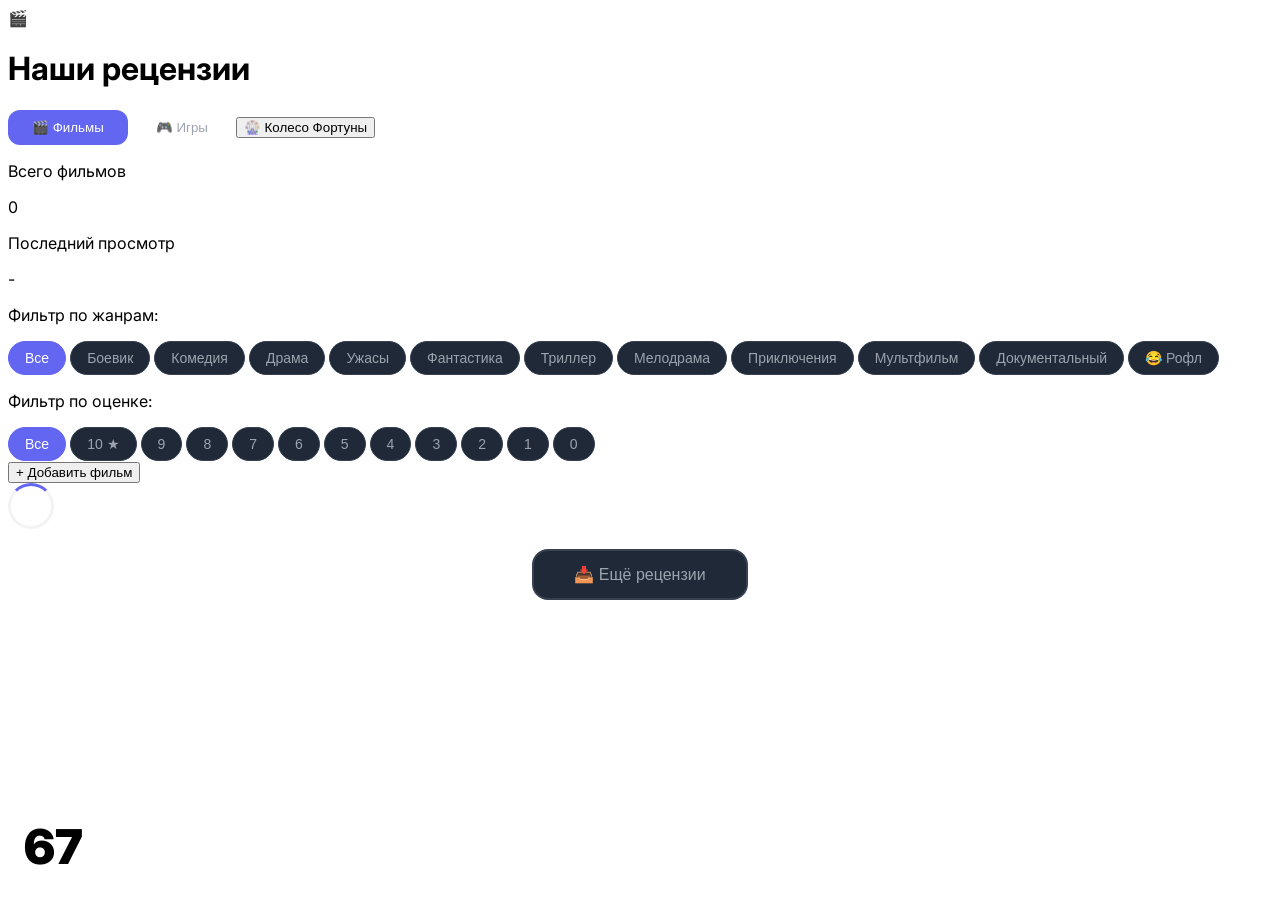
==== index.html @ 7b11441d "Update index.html" ====
<!DOCTYPE html>
<html lang="ru">
<head>
    <meta charset="UTF-8">
    <meta name="viewport" content="width=device-width, initial-scale=1.0">
    <title>🎬 Наши рецензии</title>
    <script src="https://cdn.tailwindcss.com"></script>
    <link href="https://fonts.googleapis.com/css2?family=Inter:wght@300;400;500;600;700&display=swap" rel="stylesheet">
    <style>
        body { font-family: 'Inter', sans-serif; }
        .movie-card, .game-card {
            transition: all 0.3s ease;
            cursor: pointer;
        }
        .movie-card:hover, .game-card:hover {
            transform: translateY(-5px);
            box-shadow: 0 20px 40px rgba(0,0,0,0.15);
        }
        .modal {
            display: none;
            animation: fadeIn 0.3s ease;
        }
        .modal.active {
            display: flex;
        }
        @keyframes fadeIn {
            from { opacity: 0; }
            to { opacity: 1; }
        }
        .poster-img {
            width: 100%;
            height: 300px;
            object-fit: cover;
            border-radius: 12px;
        }
        .loader {
            border: 3px solid #f3f3f3;
            border-top: 3px solid #6366f1;
            border-radius: 50%;
            width: 40px;
            height: 40px;
            animation: spin 1s linear infinite;
        }
        @keyframes spin {
            0% { transform: rotate(0deg); }
            100% { transform: rotate(360deg); }
        }
        .star-rating { color: #fbbf24; }
        .line-clamp-3 {
            display: -webkit-box;
            -webkit-line-clamp: 3;
            -webkit-box-orient: vertical;
            overflow: hidden;
        }
        .line-clamp-1 {
            display: -webkit-box;
            -webkit-line-clamp: 1;
            -webkit-box-orient: vertical;
            overflow: hidden;
        }
        .genre-tag {
            display: inline-block;
            padding: 4px 12px;
            border-radius: 20px;
            font-size: 12px;
            font-weight: 500;
            margin-right: 4px;
            margin-bottom: 4px;
        }
        .genre-action { background: #ef4444; color: white; }
        .genre-comedy { background: #f59e0b; color: white; }
        .genre-drama { background: #8b5cf6; color: white; }
        .genre-horror { background: #1f2937; color: #ef4444; border: 1px solid #ef4444; }
        .genre-scifi { background: #06b6d4; color: white; }
        .genre-thriller { background: #7c3aed; color: white; }
        .genre-romance { background: #ec4899; color: white; }
        .genre-adventure { background: #10b981; color: white; }
        .genre-animation { background: #f97316; color: white; }
        .genre-documentary { background: #6b7280; color: white; }
        .genre-rofl { 
            background: linear-gradient(135deg, #ff6b6b, #feca57, #48dbfb, #ff9ff3);
            color: #1f2937;
            font-weight: 700;
            text-shadow: 0 0 2px rgba(255,255,255,0.5);
            animation: rainbow 2s ease infinite;
        }
        @keyframes rainbow {
            0%, 100% { filter: hue-rotate(0deg); }
            50% { filter: hue-rotate(30deg); }
        }
        .draft-bubble {
            position: fixed;
            bottom: 24px;
            right: 24px;
            background: #6366f1;
            color: white;
            padding: 12px 20px;
            border-radius: 16px;
            cursor: pointer;
            box-shadow: 0 10px 30px rgba(99, 102, 241, 0.4);
            display: none;
            align-items: center;
            gap: 8px;
            z-index: 100;
            animation: slideUp 0.3s ease;
            transition: transform 0.2s;
        }
        .draft-bubble:hover {
            transform: scale(1.05);
        }
        .draft-bubble.active {
            display: flex;
        }
        @keyframes slideUp {
            from { transform: translateY(20px); opacity: 0; }
            to { transform: translateY(0); opacity: 1; }
        }
        .draft-badge {
            background: #ef4444;
            color: white;
            font-size: 11px;
            padding: 2px 8px;
            border-radius: 10px;
            font-weight: bold;
        }
        .filter-btn {
            padding: 8px 16px;
            border-radius: 20px;
            font-size: 14px;
            transition: all 0.2s;
            border: 1px solid #374151;
            background: #1f2937;
            color: #9ca3af;
            cursor: pointer;
        }
        .filter-btn:hover {
            border-color: #6366f1;
            color: #c7c8ff;
        }
        .filter-btn.active {
            background: #6366f1;
            color: white;
            border-color: #6366f1;
        }
        .spinning-67 {
            position: fixed;
            bottom: 24px;
            left: 24px;
            font-size: 48px;
            font-weight: 900;
            z-index: 100;
            animation: spin3d 3s linear infinite;
            transform-style: preserve-3d;
        }
        .spinning-67 .digit {
            display: inline-block;
            animation: colorCycle 2s linear infinite;
        }
        .spinning-67 .digit:nth-child(1) { animation-delay: 0s; }
        .spinning-67 .digit:nth-child(2) { animation-delay: 0.5s; }
        @keyframes spin3d {
            0% { transform: rotateY(0deg) rotateX(0deg); }
            25% { transform: rotateY(90deg) rotateX(10deg); }
            50% { transform: rotateY(180deg) rotateX(0deg); }
            75% { transform: rotateY(270deg) rotateX(-10deg); }
            100% { transform: rotateY(360deg) rotateX(0deg); }
        }
        @keyframes colorCycle {
            0% { color: #ef4444; text-shadow: 0 0 20px #ef4444; }
            16% { color: #f59e0b; text-shadow: 0 0 20px #f59e0b; }
            33% { color: #10b981; text-shadow: 0 0 20px #10b981; }
            50% { color: #06b6d4; text-shadow: 0 0 20px #06b6d4; }
            66% { color: #8b5cf6; text-shadow: 0 0 20px #8b5cf6; }
            83% { color: #ec4899; text-shadow: 0 0 20px #ec4899; }
            100% { color: #ef4444; text-shadow: 0 0 20px #ef4444; }
        }
        .load-more-btn {
            background: #1f2937;
            border: 2px solid #374151;
            color: #9ca3af;
            padding: 14px 40px;
            border-radius: 16px;
            font-size: 16px;
            font-weight: 500;
            cursor: pointer;
            transition: all 0.3s;
            margin: 20px auto;
            display: block;
        }
        .load-more-btn:hover {
            border-color: #6366f1;
            color: white;
            background: #374151;
        }
        .origin-badge {
            position: absolute;
            top: 3px;
            left: 3px;
            padding: 4px 10px;
            border-radius: 10px;
            font-size: 11px;
            font-weight: 700;
            z-index: 10;
        }
        .origin-russian {
            background: linear-gradient(135deg, #ffffff, #d4af37);
            color: #1e3a5f;
            border: 1px solid #d4af37;
        }
        .origin-foreign {
            background: linear-gradient(135deg, #3b82f6, #1e40af);
            color: white;
        }
        .multi-select {
            position: relative;
        }
        .multi-select-dropdown {
            display: none;
            position: absolute;
            top: 100%;
            left: 0;
            right: 0;
            background: #374151;
            border: 1px solid #4b5563;
            border-radius: 12px;
            margin-top: 4px;
            max-height: 200px;
            overflow-y: auto;
            z-index: 50;
            padding: 8px;
        }
        .multi-select-dropdown.active {
            display: block;
        }
        .multi-select-option {
            padding: 8px 12px;
            border-radius: 8px;
            cursor: pointer;
            display: flex;
            align-items: center;
            gap: 8px;
        }
        .multi-select-option:hover {
            background: #4b5563;
        }
        .multi-select-option input[type="checkbox"] {
            width: 16px;
            height: 16px;
            accent-color: #6366f1;
        }
        .multi-select-trigger {
            width: 100%;
            background: #374151;
            border: 1px solid #4b5563;
            border-radius: 12px;
            padding: 10px 14px;
            color: white;
            cursor: pointer;
            display: flex;
            justify-content: space-between;
            align-items: center;
        }
        .nav-tab {
            padding: 10px 24px;
            border-radius: 12px;
            font-weight: 500;
            cursor: pointer;
            transition: all 0.3s;
            border: none;
            background: transparent;
            color: #9ca3af;
        }
        .nav-tab:hover {
            color: white;
        }
        .nav-tab.active {
            background: #6366f1;
            color: white;
        }
        .section { display: none; }
        .section.active { display: block; }
        .rating-10 {
            display: flex;
            gap: 4px;
            flex-wrap: wrap;
        }
        .rating-10 .star-btn {
            font-size: 24px;
        }
        .rating-display {
            background: linear-gradient(135deg, #fbbf24, #f59e0b);
            color: #1f2937;
            padding: 4px 12px;
            border-radius: 20px;
            font-weight: bold;
            font-size: 14px;
        }
        .platform-tag {
            display: inline-block;
            padding: 3px 10px;
            border-radius: 8px;
            font-size: 11px;
            font-weight: 600;
            margin-right: 4px;
        }
        .platform-pc { background: #3b82f6; color: white; }
        .platform-ps { background: #003791; color: white; }
        .platform-xbox { background: #107c10; color: white; }
        .platform-switch { background: #e60012; color: white; }
        .platform-mobile { background: #8b5cf6; color: white; }
    
        /* Wheel of Fortune */
        .wheel-container {
            position: relative;
        }
        #wheelCanvas {
            transition: transform 0.1s linear;
        }
        #spinBtn {
            cursor: pointer;
            user-select: none;
        }
        #spinBtn:disabled {
            opacity: 0.5;
            cursor: not-allowed;
            transform: translate(-50%, -50%) scale(1) !important;
        }
        #spinBtn.spinning {
            animation: pulseSpin 0.5s ease infinite alternate;
        }
        @keyframes pulseSpin {
            from { box-shadow: 0 0 10px rgba(99, 102, 241, 0.5); }
            to { box-shadow: 0 0 25px rgba(168, 85, 247, 0.8); }
        }
        .wheel-segment-label {
            font-size: 11px;
            font-weight: 600;
            fill: white;
            text-anchor: middle;
            dominant-baseline: middle;
        }
</style>
<base target="_blank">
</head>
<body class="bg-gray-900 text-white min-h-screen">
    <!-- Spinning 67 -->
    <div class="spinning-67">
        <span class="digit">6</span><span class="digit">7</span>
    </div>

    <!-- Header -->
    <header class="bg-gray-800 border-b border-gray-700 sticky top-0 z-40">
        <div class="max-w-6xl mx-auto px-4 py-4">
            <div class="flex items-center justify-between mb-4">
                <div class="flex items-center gap-3">
                    <span class="text-3xl">🎬</span>
                    <h1 class="text-2xl font-bold bg-gradient-to-r from-indigo-400 to-purple-400 bg-clip-text text-transparent">
                        Наши рецензии
                    </h1>
                </div>
            </div>
            <nav class="flex gap-2 flex-wrap">
                <button class="nav-tab active" onclick="switchTab('movies')">🎬 Фильмы</button>
                <button class="nav-tab" onclick="switchTab('games')">🎮 Игры</button>
            
                <button onclick="openWheelModal()" class="ml-auto bg-gradient-to-r from-pink-500 to-purple-600 hover:from-pink-600 hover:to-purple-700 px-4 py-2 rounded-xl font-medium transition flex items-center gap-2 text-sm" title="Не знаешь что посмотреть?">
                    <span class="text-lg">🎡</span> Колесо Фортуны
                </button>
</nav>
        </div>
    </header>

    <!-- MOVIES SECTION -->
    <section id="moviesSection" class="section active">
        <main class="max-w-6xl mx-auto px-4 py-8">
            <!-- Stats -->
            <div class="grid grid-cols-1 md:grid-cols-2 gap-4 mb-6">
                <div class="bg-gray-800 rounded-2xl p-6 border border-gray-700">
                    <p class="text-gray-400 text-sm">Всего фильмов</p>
                    <p class="text-3xl font-bold text-indigo-400" id="totalMovies">0</p>
                </div>
                <div class="bg-gray-800 rounded-2xl p-6 border border-gray-700">
                    <p class="text-gray-400 text-sm">Последний просмотр</p>
                    <p class="text-xl font-bold text-pink-400 truncate" id="lastMovie">-</p>
                </div>
            </div>

            <!-- Genre Filter -->
            <div class="mb-6">
                <p class="text-gray-400 text-sm mb-3">Фильтр по жанрам:</p>
                <div class="flex flex-wrap gap-2" id="genreFilters">
                    <button class="filter-btn active" onclick="toggleGenre('all', this)">Все</button>
                    <button class="filter-btn" onclick="toggleGenre('Боевик', this)">Боевик</button>
                    <button class="filter-btn" onclick="toggleGenre('Комедия', this)">Комедия</button>
                    <button class="filter-btn" onclick="toggleGenre('Драма', this)">Драма</button>
                    <button class="filter-btn" onclick="toggleGenre('Ужасы', this)">Ужасы</button>
                    <button class="filter-btn" onclick="toggleGenre('Фантастика', this)">Фантастика</button>
                    <button class="filter-btn" onclick="toggleGenre('Триллер', this)">Триллер</button>
                    <button class="filter-btn" onclick="toggleGenre('Мелодрама', this)">Мелодрама</button>
                    <button class="filter-btn" onclick="toggleGenre('Приключения', this)">Приключения</button>
                    <button class="filter-btn" onclick="toggleGenre('Мультфильм', this)">Мультфильм</button>
                    <button class="filter-btn" onclick="toggleGenre('Документальный', this)">Документальный</button>
                    <button class="filter-btn" onclick="toggleGenre('Рофл', this)">😂 Рофл</button>
                </div>
            </div>


            <!-- Rating Filter -->
            <div class="mb-6">
                <p class="text-gray-400 text-sm mb-3">Фильтр по оценке:</p>
                <div class="flex flex-wrap gap-2 items-center" id="ratingFilters">
                    <button class="filter-btn active" onclick="toggleRating('all', this)">Все</button>
                    <button class="filter-btn" onclick="toggleRating(10, this)">10 ★</button>
                    <button class="filter-btn" onclick="toggleRating(9, this)">9</button>
                    <button class="filter-btn" onclick="toggleRating(8, this)">8</button>
                    <button class="filter-btn" onclick="toggleRating(7, this)">7</button>
                    <button class="filter-btn" onclick="toggleRating(6, this)">6</button>
                    <button class="filter-btn" onclick="toggleRating(5, this)">5</button>
                    <button class="filter-btn" onclick="toggleRating(4, this)">4</button>
                    <button class="filter-btn" onclick="toggleRating(3, this)">3</button>
                    <button class="filter-btn" onclick="toggleRating(2, this)">2</button>
                    <button class="filter-btn" onclick="toggleRating(1, this)">1</button>
                    <button class="filter-btn" onclick="toggleRating(0, this)">0</button>
                </div>
            </div>

            <button onclick="openAddModal('movie')" class="bg-indigo-600 hover:bg-indigo-700 px-6 py-2.5 rounded-xl font-medium transition flex items-center gap-2 mb-6">
                <span>+</span> Добавить фильм
            </button>

            <!-- Movies Grid -->
            <div id="moviesGrid" class="grid grid-cols-1 sm:grid-cols-2 lg:grid-cols-3 gap-6">
                <div class="col-span-full flex justify-center py-20">
                    <div class="loader"></div>
                </div>
            </div>

            <button id="loadMoreMoviesBtn" class="load-more-btn hidden" onclick="loadMore('movies')">
                📥 Ещё рецензии
            </button>
        </main>
    </section>

    <!-- GAMES SECTION -->
    <section id="gamesSection" class="section">
        <main class="max-w-6xl mx-auto px-4 py-8">
            <!-- Stats -->
            <div class="grid grid-cols-1 md:grid-cols-2 gap-4 mb-6">
                <div class="bg-gray-800 rounded-2xl p-6 border border-gray-700">
                    <p class="text-gray-400 text-sm">Всего игр</p>
                    <p class="text-3xl font-bold text-emerald-400" id="totalGames">0</p>
                </div>
                <div class="bg-gray-800 rounded-2xl p-6 border border-gray-700">
                    <p class="text-gray-400 text-sm">Последняя игра</p>
                    <p class="text-xl font-bold text-cyan-400 truncate" id="lastGame">-</p>
                </div>
            </div>

            <!-- Genre Filter Games -->
            <div class="mb-6">
                <p class="text-gray-400 text-sm mb-3">Фильтр по жанрам:</p>
                <div class="flex flex-wrap gap-2" id="genreFiltersGames">
                    <button class="filter-btn active" onclick="toggleGenreGame('all', this)">Все</button>
                    <button class="filter-btn" onclick="toggleGenreGame('Экшен', this)">Экшен</button>
                    <button class="filter-btn" onclick="toggleGenreGame('RPG', this)">RPG</button>
                    <button class="filter-btn" onclick="toggleGenreGame('Стратегия', this)">Стратегия</button>
                    <button class="filter-btn" onclick="toggleGenreGame('Хоррор', this)">Хоррор</button>
                    <button class="filter-btn" onclick="toggleGenreGame('Приключения', this)">Приключения</button>
                    <button class="filter-btn" onclick="toggleGenreGame('Гонки', this)">Гонки</button>
                    <button class="filter-btn" onclick="toggleGenreGame('Спорт', this)">Спорт</button>
                    <button class="filter-btn" onclick="toggleGenreGame('Платформер', this)">Платформер</button>
                    <button class="filter-btn" onclick="toggleGenreGame('Головоломка', this)">Головоломка</button>
                    <button class="filter-btn" onclick="toggleGenreGame('Симулятор', this)">Симулятор</button>
                    <button class="filter-btn" onclick="toggleGenreGame('Рофл', this)">😂 Рофл</button>
                </div>
            </div>


            <!-- Rating Filter Games -->
            <div class="mb-6">
                <p class="text-gray-400 text-sm mb-3">Фильтр по оценке:</p>
                <div class="flex flex-wrap gap-2 items-center" id="ratingFiltersGames">
                    <button class="filter-btn active" onclick="toggleRatingGame('all', this)">Все</button>
                    <button class="filter-btn" onclick="toggleRatingGame(10, this)">10 ★</button>
                    <button class="filter-btn" onclick="toggleRatingGame(9, this)">9</button>
                    <button class="filter-btn" onclick="toggleRatingGame(8, this)">8</button>
                    <button class="filter-btn" onclick="toggleRatingGame(7, this)">7</button>
                    <button class="filter-btn" onclick="toggleRatingGame(6, this)">6</button>
                    <button class="filter-btn" onclick="toggleRatingGame(5, this)">5</button>
                    <button class="filter-btn" onclick="toggleRatingGame(4, this)">4</button>
                    <button class="filter-btn" onclick="toggleRatingGame(3, this)">3</button>
                    <button class="filter-btn" onclick="toggleRatingGame(2, this)">2</button>
                    <button class="filter-btn" onclick="toggleRatingGame(1, this)">1</button>
                    <button class="filter-btn" onclick="toggleRatingGame(0, this)">0</button>
                </div>
            </div>

            <button onclick="openAddModal('game')" class="bg-emerald-600 hover:bg-emerald-700 px-6 py-2.5 rounded-xl font-medium transition flex items-center gap-2 mb-6">
                <span>+</span> Добавить игру
            </button>

            <!-- Games Grid -->
            <div id="gamesGrid" class="grid grid-cols-1 sm:grid-cols-2 lg:grid-cols-3 gap-6">
                <div class="col-span-full flex justify-center py-20">
                    <div class="loader"></div>
                </div>
            </div>

            <button id="loadMoreGamesBtn" class="load-more-btn hidden" onclick="loadMore('games')">
                📥 Ещё рецензии
            </button>
        </main>
    </section>

    <!-- Wheel of Fortune Modal -->
    <div id="wheelModal" class="modal fixed inset-0 bg-black/90 backdrop-blur-sm z-50 items-center justify-center p-4">
        <div class="bg-gray-800 rounded-2xl max-w-lg w-full border border-gray-700 relative overflow-hidden">
            <div class="p-6 border-b border-gray-700 flex justify-between items-center">
                <h2 class="text-xl font-bold">🎡 Что посмотреть?</h2>
                <button onclick="closeWheelModal()" class="text-gray-400 hover:text-white text-2xl">&times;</button>
            </div>
            <div class="p-6 flex flex-col items-center">
                <p class="text-gray-400 text-sm mb-4 text-center">Не знаешь что посмотреть? Крути колесо — выпадет случайный фильм с КиноПоиска!</p>

                <!-- Genre filter for wheel -->
                <div class="mb-4 w-full">
                    <p class="text-gray-400 text-sm mb-2 text-center">Фильтр по жанру:</p>
                    <div class="flex flex-wrap gap-2 justify-center" id="wheelGenreFilters">
                        <button class="filter-btn active" onclick="setWheelGenre('all', this)">Любой</button>
                        <button class="filter-btn" onclick="setWheelGenre('комедия', this)">Комедия</button>
                        <button class="filter-btn" onclick="setWheelGenre('боевик', this)">Боевик</button>
                        <button class="filter-btn" onclick="setWheelGenre('драма', this)">Драма</button>
                        <button class="filter-btn" onclick="setWheelGenre('ужасы', this)">Ужасы</button>
                        <button class="filter-btn" onclick="setWheelGenre('фантастика', this)">Фантастика</button>
                        <button class="filter-btn" onclick="setWheelGenre('триллер', this)">Триллер</button>
                        <button class="filter-btn" onclick="setWheelGenre('мелодрама', this)">Мелодрама</button>
                        <button class="filter-btn" onclick="setWheelGenre('приключения', this)">Приключения</button>
                        <button class="filter-btn" onclick="setWheelGenre('мультфильм', this)">Мультфильм</button>
                        <button class="filter-btn" onclick="setWheelGenre('детектив', this)">Детектив</button>
                        <button class="filter-btn" onclick="setWheelGenre('фэнтези', this)">Фэнтези</button>
                    </div>
                </div>

                <div class="relative mb-6">
                    <!-- Pointer -->
                    <div class="absolute -top-3 left-1/2 -translate-x-1/2 z-10" style="filter: drop-shadow(0 2px 4px rgba(0,0,0,0.5));">
                        <svg width="30" height="40" viewBox="0 0 30 40">
                            <polygon points="15,40 0,0 30,0" fill="#ef4444"/>
                        </svg>
                    </div>
                    <!-- Canvas -->
                    <canvas id="wheelCanvas" width="320" height="320" class="rounded-full border-4 border-gray-700"></canvas>
                    <!-- Center button -->
                    <button id="spinBtn" onclick="spinWheel()" class="absolute top-1/2 left-1/2 -translate-x-1/2 -translate-y-1/2 w-16 h-16 bg-gradient-to-br from-indigo-500 to-purple-600 rounded-full flex items-center justify-center text-white font-bold text-sm shadow-lg hover:scale-110 transition border-4 border-gray-800 z-20">
                        КРУТИ
                    </button>
                </div>

                <!-- Loading -->
                <div id="wheelLoading" class="hidden mb-4 flex flex-col items-center">
                    <div class="loader"></div>
                    <p class="text-gray-400 text-sm mt-2">Ищем фильм на КиноПоиске...</p>
                </div>

                <!-- Result area -->
                <div id="wheelResult" class="hidden w-full">
                    <div class="bg-gray-700/50 rounded-xl p-4">
                        <div class="flex gap-4">
                            <img id="wheelResultPoster" src="" alt="" class="w-24 h-36 object-cover rounded-lg flex-shrink-0">
                            <div class="flex-1 min-w-0">
                                <h3 id="wheelResultTitle" class="text-lg font-bold text-white mb-1 truncate"></h3>
                                <p id="wheelResultYear" class="text-gray-400 text-sm mb-1"></p>
                                <div id="wheelResultGenres" class="flex flex-wrap gap-1 mb-2"></div>
                                <div class="flex items-center gap-3 mb-2">
                                    <div class="flex items-center gap-1">
                                        <span class="text-yellow-400">★</span>
                                        <span id="wheelResultKpRating" class="text-white font-bold"></span>
                                        <span class="text-gray-500 text-xs">КП</span>
                                    </div>
                                    <div class="flex items-center gap-1">
                                        <span class="text-yellow-400">★</span>
                                        <span id="wheelResultImdbRating" class="text-white font-bold"></span>
                                        <span class="text-gray-500 text-xs">IMDb</span>
                                    </div>
                                </div>
                                <p id="wheelResultDesc" class="text-gray-300 text-sm line-clamp-3"></p>
                            </div>
                        </div>
                        <div class="mt-3 flex gap-2">
                            <a id="wheelKpLink" href="#" target="_blank" class="flex-1 bg-indigo-600 hover:bg-indigo-700 px-4 py-2 rounded-lg text-sm font-medium transition text-center">
                                Открыть на КиноПоиске
                            </a>
                            <button onclick="spinWheel()" class="bg-gray-700 hover:bg-gray-600 px-4 py-2 rounded-lg text-sm font-medium transition">
                                🔄 Ещё раз
                            </button>
                        </div>
                    </div>
                </div>
            </div>
        </div>
    </div>

<!-- Add Movie Modal -->
    <div id="addMovieModal" class="modal fixed inset-0 bg-black/80 backdrop-blur-sm z-50 items-center justify-center p-4">
        <div class="bg-gray-800 rounded-2xl max-w-lg w-full max-h-[90vh] overflow-y-auto border border-gray-700">
            <div class="p-6 border-b border-gray-700 flex justify-between items-center">
                <h2 class="text-xl font-bold">🎬 Новая рецензия на фильм</h2>
                <button onclick="closeAddModal('movie')" class="text-gray-400 hover:text-white text-2xl">&times;</button>
            </div>
            <form id="addMovieForm" class="p-6 space-y-4">
                <div>
                    <label class="block text-sm text-gray-400 mb-2">Название фильма *</label>
                    <input type="text" id="movieTitle" required class="w-full bg-gray-700 border border-gray-600 rounded-xl px-4 py-3 text-white focus:outline-none focus:border-indigo-500" placeholder="Например: Криминальное чтиво">
                </div>
                <div>
                    <label class="block text-sm text-gray-400 mb-2">Происхождение *</label>
                    <div class="flex gap-3">
                        <label class="flex items-center gap-2 cursor-pointer bg-gray-700 border border-gray-600 rounded-xl px-4 py-3 flex-1 hover:border-indigo-500 transition">
                            <input type="radio" name="movieOrigin" value="Русский" required class="accent-indigo-500 w-5 h-5">
                            <span>🇷🇺 Русский</span>
                        </label>
                        <label class="flex items-center gap-2 cursor-pointer bg-gray-700 border border-gray-600 rounded-xl px-4 py-3 flex-1 hover:border-indigo-500 transition">
                            <input type="radio" name="movieOrigin" value="Не русский" required class="accent-indigo-500 w-5 h-5">
                            <span>🌍 Не русский</span>
                        </label>
                    </div>
                </div>
                <div>
                    <label class="block text-sm text-gray-400 mb-2">Жанры (можно несколько) *</label>
                    <div class="multi-select" id="genreMultiSelect">
                        <div class="multi-select-trigger" onclick="toggleGenreDropdown()">
                            <span id="genreSelectedText">Выберите жанры...</span>
                            <span>▼</span>
                        </div>
                        <div class="multi-select-dropdown" id="genreDropdown">
                            <div class="multi-select-option" onclick="toggleGenreOption('Боевик')"><input type="checkbox" id="genre-Боевик"> Боевик</div>
                            <div class="multi-select-option" onclick="toggleGenreOption('Комедия')"><input type="checkbox" id="genre-Комедия"> Комедия</div>
                            <div class="multi-select-option" onclick="toggleGenreOption('Драма')"><input type="checkbox" id="genre-Драма"> Драма</div>
                            <div class="multi-select-option" onclick="toggleGenreOption('Ужасы')"><input type="checkbox" id="genre-Ужасы"> Ужасы</div>
                            <div class="multi-select-option" onclick="toggleGenreOption('Фантастика')"><input type="checkbox" id="genre-Фантастика"> Фантастика</div>
                            <div class="multi-select-option" onclick="toggleGenreOption('Триллер')"><input type="checkbox" id="genre-Триллер"> Триллер</div>
                            <div class="multi-select-option" onclick="toggleGenreOption('Мелодрама')"><input type="checkbox" id="genre-Мелодрама"> Мелодрама</div>
                            <div class="multi-select-option" onclick="toggleGenreOption('Приключения')"><input type="checkbox" id="genre-Приключения"> Приключения</div>
                            <div class="multi-select-option" onclick="toggleGenreOption('Мультфильм')"><input type="checkbox" id="genre-Мультфильм"> Мультфильм</div>
                            <div class="multi-select-option" onclick="toggleGenreOption('Документальный')"><input type="checkbox" id="genre-Документальный"> Документальный</div>
                            <div class="multi-select-option" onclick="toggleGenreOption('Рофл')"><input type="checkbox" id="genre-Рофл"> 😂 Рофл</div>
                        </div>
                    </div>
                    <input type="hidden" id="movieGenres" required>
                </div>
                <div>
                    <label class="block text-sm text-gray-400 mb-2">Оценка (0-10)</label>
                    <div class="rating-10" id="starInputMovie">
                        <button type="button" onclick="setRatingMovie(0)" class="star-btn text-2xl text-gray-600 hover:text-yellow-400 transition" data-rating="0">☆</button>
                        <button type="button" onclick="setRatingMovie(1)" class="star-btn text-2xl text-gray-600 hover:text-yellow-400 transition" data-rating="1">★</button>
                        <button type="button" onclick="setRatingMovie(2)" class="star-btn text-2xl text-gray-600 hover:text-yellow-400 transition" data-rating="2">★</button>
                        <button type="button" onclick="setRatingMovie(3)" class="star-btn text-2xl text-gray-600 hover:text-yellow-400 transition" data-rating="3">★</button>
                        <button type="button" onclick="setRatingMovie(4)" class="star-btn text-2xl text-gray-600 hover:text-yellow-400 transition" data-rating="4">★</button>
                        <button type="button" onclick="setRatingMovie(5)" class="star-btn text-2xl text-gray-600 hover:text-yellow-400 transition" data-rating="5">★</button>
                        <button type="button" onclick="setRatingMovie(6)" class="star-btn text-2xl text-gray-600 hover:text-yellow-400 transition" data-rating="6">★</button>
                        <button type="button" onclick="setRatingMovie(7)" class="star-btn text-2xl text-gray-600 hover:text-yellow-400 transition" data-rating="7">★</button>
                        <button type="button" onclick="setRatingMovie(8)" class="star-btn text-2xl text-gray-600 hover:text-yellow-400 transition" data-rating="8">★</button>
                        <button type="button" onclick="setRatingMovie(9)" class="star-btn text-2xl text-gray-600 hover:text-yellow-400 transition" data-rating="9">★</button>
                        <button type="button" onclick="setRatingMovie(10)" class="star-btn text-2xl text-gray-600 hover:text-yellow-400 transition" data-rating="10">★</button>
                    </div>
                    <input type="hidden" id="movieRating" value="0">
                    <p class="text-yellow-400 font-bold mt-2" id="movieRatingDisplay">0 / 10</p>
                </div>
                <div>
                    <label class="block text-sm text-gray-400 mb-2">Рецензия *</label>
                    <textarea id="movieReview" required rows="4" class="w-full bg-gray-700 border border-gray-600 rounded-xl px-4 py-3 text-white focus:outline-none focus:border-indigo-500 resize-none" placeholder="Напишите ваши впечатления..."></textarea>
                </div>
                <div>
                    <label class="block text-sm text-gray-400 mb-2">Ссылка на постер (URL)</label>
                    <input type="url" id="moviePosterUrl" class="w-full bg-gray-700 border border-gray-600 rounded-xl px-4 py-3 text-white focus:outline-none focus:border-indigo-500" placeholder="https://...">
                </div>
                <div>
                    <label class="block text-sm text-gray-400 mb-2">Кто смотрел</label>
                    <input type="text" id="movieWatcher" class="w-full bg-gray-700 border border-gray-600 rounded-xl px-4 py-3 text-white focus:outline-none focus:border-indigo-500" placeholder="Имя">
                </div>
                <button type="submit" class="w-full bg-indigo-600 hover:bg-indigo-700 py-3 rounded-xl font-medium transition flex items-center justify-center gap-2">
                    <span id="submitMovieText">Добавить рецензию</span>
                    <div id="submitMovieLoader" class="loader w-5 h-5 border-2 hidden"></div>
                </button>
            </form>
        </div>
    </div>

    <!-- Add Game Modal -->
    <div id="addGameModal" class="modal fixed inset-0 bg-black/80 backdrop-blur-sm z-50 items-center justify-center p-4">
        <div class="bg-gray-800 rounded-2xl max-w-lg w-full max-h-[90vh] overflow-y-auto border border-gray-700">
            <div class="p-6 border-b border-gray-700 flex justify-between items-center">
                <h2 class="text-xl font-bold">🎮 Новая рецензия на игру</h2>
                <button onclick="closeAddModal('game')" class="text-gray-400 hover:text-white text-2xl">&times;</button>
            </div>
            <form id="addGameForm" class="p-6 space-y-4">
                <div>
                    <label class="block text-sm text-gray-400 mb-2">Название игры *</label>
                    <input type="text" id="gameTitle" required class="w-full bg-gray-700 border border-gray-600 rounded-xl px-4 py-3 text-white focus:outline-none focus:border-emerald-500" placeholder="Например: The Witcher 3">
                </div>
                <div>
                    <label class="block text-sm text-gray-400 mb-2">Платформа *</label>
                    <div class="flex flex-wrap gap-2">
                        <label class="flex items-center gap-2 cursor-pointer bg-gray-700 border border-gray-600 rounded-xl px-3 py-2 hover:border-emerald-500 transition">
                            <input type="checkbox" name="gamePlatform" value="PC" class="accent-emerald-500 w-4 h-4">
                            <span>🖥️ PC</span>
                        </label>
                        <label class="flex items-center gap-2 cursor-pointer bg-gray-700 border border-gray-600 rounded-xl px-3 py-2 hover:border-emerald-500 transition">
                            <input type="checkbox" name="gamePlatform" value="PlayStation" class="accent-emerald-500 w-4 h-4">
                            <span>🎮 PS</span>
                        </label>
                        <label class="flex items-center gap-2 cursor-pointer bg-gray-700 border border-gray-600 rounded-xl px-3 py-2 hover:border-emerald-500 transition">
                            <input type="checkbox" name="gamePlatform" value="Xbox" class="accent-emerald-500 w-4 h-4">
                            <span>🎯 Xbox</span>
                        </label>
                        <label class="flex items-center gap-2 cursor-pointer bg-gray-700 border border-gray-600 rounded-xl px-3 py-2 hover:border-emerald-500 transition">
                            <input type="checkbox" name="gamePlatform" value="Switch" class="accent-emerald-500 w-4 h-4">
                            <span>🔴 Switch</span>
                        </label>
                        <label class="flex items-center gap-2 cursor-pointer bg-gray-700 border border-gray-600 rounded-xl px-3 py-2 hover:border-emerald-500 transition">
                            <input type="checkbox" name="gamePlatform" value="Mobile" class="accent-emerald-500 w-4 h-4">
                            <span>📱 Mobile</span>
                        </label>
                    </div>
                    <input type="hidden" id="gamePlatforms" required>
                </div>
                <div>
                    <label class="block text-sm text-gray-400 mb-2">Жанры (можно несколько) *</label>
                    <div class="multi-select" id="genreGameMultiSelect">
                        <div class="multi-select-trigger" onclick="toggleGenreGameDropdown()">
                            <span id="genreGameSelectedText">Выберите жанры...</span>
                            <span>▼</span>
                        </div>
                        <div class="multi-select-dropdown" id="genreGameDropdown">
                            <div class="multi-select-option" onclick="toggleGenreGameOption('Экшен')"><input type="checkbox" id="gamegenre-Экшен"> Экшен</div>
                            <div class="multi-select-option" onclick="toggleGenreGameOption('RPG')"><input type="checkbox" id="gamegenre-RPG"> RPG</div>
                            <div class="multi-select-option" onclick="toggleGenreGameOption('Стратегия')"><input type="checkbox" id="gamegenre-Стратегия"> Стратегия</div>
                            <div class="multi-select-option" onclick="toggleGenreGameOption('Хоррор')"><input type="checkbox" id="gamegenre-Хоррор"> Хоррор</div>
                            <div class="multi-select-option" onclick="toggleGenreGameOption('Приключения')"><input type="checkbox" id="gamegenre-Приключения"> Приключения</div>
                            <div class="multi-select-option" onclick="toggleGenreGameOption('Гонки')"><input type="checkbox" id="gamegenre-Гонки"> Гонки</div>
                            <div class="multi-select-option" onclick="toggleGenreGameOption('Спорт')"><input type="checkbox" id="gamegenre-Спорт"> Спорт</div>
                            <div class="multi-select-option" onclick="toggleGenreGameOption('Платформер')"><input type="checkbox" id="gamegenre-Платформер"> Платформер</div>
                            <div class="multi-select-option" onclick="toggleGenreGameOption('Головоломка')"><input type="checkbox" id="gamegenre-Головоломка"> Головоломка</div>
                            <div class="multi-select-option" onclick="toggleGenreGameOption('Симулятор')"><input type="checkbox" id="gamegenre-Симулятор"> Симулятор</div>
                            <div class="multi-select-option" onclick="toggleGenreGameOption('Рофл')"><input type="checkbox" id="gamegenre-Рофл"> 😂 Рофл</div>
                        </div>
                    </div>
                    <input type="hidden" id="gameGenres" required>
                </div>
                <div>
                    <label class="block text-sm text-gray-400 mb-2">Оценка (0-10)</label>
                    <div class="rating-10" id="starInputGame">
                        <button type="button" onclick="setRatingGame(0)" class="star-btn text-2xl text-gray-600 hover:text-yellow-400 transition" data-rating="0">☆</button>
                        <button type="button" onclick="setRatingGame(1)" class="star-btn text-2xl text-gray-600 hover:text-yellow-400 transition" data-rating="1">★</button>
                        <button type="button" onclick="setRatingGame(2)" class="star-btn text-2xl text-gray-600 hover:text-yellow-400 transition" data-rating="2">★</button>
                        <button type="button" onclick="setRatingGame(3)" class="star-btn text-2xl text-gray-600 hover:text-yellow-400 transition" data-rating="3">★</button>
                        <button type="button" onclick="setRatingGame(4)" class="star-btn text-2xl text-gray-600 hover:text-yellow-400 transition" data-rating="4">★</button>
                        <button type="button" onclick="setRatingGame(5)" class="star-btn text-2xl text-gray-600 hover:text-yellow-400 transition" data-rating="5">★</button>
                        <button type="button" onclick="setRatingGame(6)" class="star-btn text-2xl text-gray-600 hover:text-yellow-400 transition" data-rating="6">★</button>
                        <button type="button" onclick="setRatingGame(7)" class="star-btn text-2xl text-gray-600 hover:text-yellow-400 transition" data-rating="7">★</button>
                        <button type="button" onclick="setRatingGame(8)" class="star-btn text-2xl text-gray-600 hover:text-yellow-400 transition" data-rating="8">★</button>
                        <button type="button" onclick="setRatingGame(9)" class="star-btn text-2xl text-gray-600 hover:text-yellow-400 transition" data-rating="9">★</button>
                        <button type="button" onclick="setRatingGame(10)" class="star-btn text-2xl text-gray-600 hover:text-yellow-400 transition" data-rating="10">★</button>
                    </div>
                    <input type="hidden" id="gameRating" value="0">
                    <p class="text-yellow-400 font-bold mt-2" id="gameRatingDisplay">0 / 10</p>
                </div>
                <div>
                    <label class="block text-sm text-gray-400 mb-2">Рецензия *</label>
                    <textarea id="gameReview" required rows="4" class="w-full bg-gray-700 border border-gray-600 rounded-xl px-4 py-3 text-white focus:outline-none focus:border-emerald-500 resize-none" placeholder="Напишите ваши впечатления..."></textarea>
                </div>
                <div>
                    <label class="block text-sm text-gray-400 mb-2">Ссылка на постер (URL)</label>
                    <input type="url" id="gamePosterUrl" class="w-full bg-gray-700 border border-gray-600 rounded-xl px-4 py-3 text-white focus:outline-none focus:border-emerald-500" placeholder="https://...">
                </div>
                <div>
                    <label class="block text-sm text-gray-400 mb-2">Кто играл</label>
                    <input type="text" id="gamePlayer" class="w-full bg-gray-700 border border-gray-600 rounded-xl px-4 py-3 text-white focus:outline-none focus:border-emerald-500" placeholder="Имя">
                </div>
                <button type="submit" class="w-full bg-emerald-600 hover:bg-emerald-700 py-3 rounded-xl font-medium transition flex items-center justify-center gap-2">
                    <span id="submitGameText">Добавить рецензию</span>
                    <div id="submitGameLoader" class="loader w-5 h-5 border-2 hidden"></div>
                </button>
            </form>
        </div>
    </div>

    <!-- View Movie Modal -->
    <div id="viewMovieModal" class="modal fixed inset-0 bg-black/90 backdrop-blur-sm z-50 items-center justify-center p-4">
        <div class="bg-gray-800 rounded-2xl max-w-2xl w-full max-h-[90vh] overflow-y-auto border border-gray-700">
            <div class="relative">
                <img id="viewMoviePoster" src="" alt="" class="w-full h-64 object-cover">
                <div id="viewMovieOrigin" class="origin-badge"></div>
                <button onclick="closeViewModal('movie')" class="absolute top-4 right-4 bg-black/50 hover:bg-black/70 text-white w-10 h-10 rounded-full flex items-center justify-center text-xl transition backdrop-blur-sm">&times;</button>
            </div>
            <div class="p-6">
                <div class="flex items-start justify-between mb-4">
                    <div>
                        <h2 id="viewMovieTitle" class="text-2xl font-bold mb-1"></h2>
                        <div id="viewMovieGenres" class="mb-2 flex flex-wrap gap-1"></div>
                        <p class="text-gray-400 text-sm">Посмотрел: <span id="viewMovieWatcher" class="text-indigo-400"></span></p>
                    </div>
                    <div class="rating-display" id="viewMovieRating"></div>
                </div>
                <div class="bg-gray-700/50 rounded-xl p-4 mb-4">
                    <p id="viewMovieReview" class="text-gray-200 leading-relaxed"></p>
                </div>
                <p class="text-gray-500 text-xs" id="viewMovieDate"></p>
            </div>
        </div>
    </div>

    <!-- View Game Modal -->
    <div id="viewGameModal" class="modal fixed inset-0 bg-black/90 backdrop-blur-sm z-50 items-center justify-center p-4">
        <div class="bg-gray-800 rounded-2xl max-w-2xl w-full max-h-[90vh] overflow-y-auto border border-gray-700">
            <div class="relative">
                <img id="viewGamePoster" src="" alt="" class="w-full h-64 object-cover">
                <div id="viewGamePlatforms" class="absolute top-3 left-3 flex flex-wrap gap-1"></div>
                <button onclick="closeViewModal('game')" class="absolute top-4 right-4 bg-black/50 hover:bg-black/70 text-white w-10 h-10 rounded-full flex items-center justify-center text-xl transition backdrop-blur-sm">&times;</button>
            </div>
            <div class="p-6">
                <div class="flex items-start justify-between mb-4">
                    <div>
                        <h2 id="viewGameTitle" class="text-2xl font-bold mb-1"></h2>
                        <div id="viewGameGenres" class="mb-2 flex flex-wrap gap-1"></div>
                        <p class="text-gray-400 text-sm">Играл: <span id="viewGamePlayer" class="text-emerald-400"></span></p>
                    </div>
                    <div class="rating-display" id="viewGameRating"></div>
                </div>
                <div class="bg-gray-700/50 rounded-xl p-4 mb-4">
                    <p id="viewGameReview" class="text-gray-200 leading-relaxed"></p>
                </div>
                <p class="text-gray-500 text-xs" id="viewGameDate"></p>
            </div>
        </div>
    </div>

    <!-- Draft Bubble -->
    <div id="draftBubble" class="draft-bubble" onclick="restoreDraft()">
        <span>📝</span>
        <span>Черновик</span>
        <span class="draft-badge" id="draftBadge">!</span>
    </div>

    <!-- Firebase SDK -->
    <script type="module">
        import { initializeApp } from "https://www.gstatic.com/firebasejs/10.7.1/firebase-app.js";
        import { getFirestore, collection, addDoc, getDocs, query, orderBy } from "https://www.gstatic.com/firebasejs/10.7.1/firebase-firestore.js";

        const firebaseConfig = {
            apiKey: "AIzaSyArs2HWc_mLpkJfqhm6aFmkl9_4wSbjqNA",
            authDomain: "filmp-aced7.firebaseapp.com",
            projectId: "filmp-aced7",
            storageBucket: "filmp-aced7.firebasestorage.app",
            messagingSenderId: "84762572851",
            appId: "1:84762572851:web:e623ac57ae0e415c308b46"
        };

        const app = initializeApp(firebaseConfig);
        console.log('Script started, Firebase initialized');
        // Test if Firebase is working
        try {
            const testQuery = query(collection(db, "movies"), orderBy("date", "desc"));
            console.log('Firebase query created successfully');
        } catch (e) {
            console.error('Firebase query failed:', e);
        }
        const db = getFirestore(app);

        let currentTab = 'movies';
        let movies = [], games = [];
        let displayedMovies = 0, displayedGames = 0;
        const PAGE_SIZE = 9;
        let selectedGenres = ['all'], selectedGameGenres = ['all'];
        let selectedRating = 'all', selectedGameRating = 'all';
        let selectedGenresForm = [], selectedGameGenresForm = [];
        let draftData = null;
        let currentMovieRating = 0, currentGameRating = 0;

        // ==================== TAB SWITCHING ====================
        window.switchTab = function(tab) {
            currentTab = tab;
            document.querySelectorAll('.section').forEach(s => s.classList.remove('active'));
            document.querySelectorAll('.nav-tab').forEach(t => t.classList.remove('active'));
            
            document.getElementById(tab + 'Section').classList.add('active');
            event.target.classList.add('active');
        }

        // ==================== MOVIES ====================
        async function loadMovies() {
            const grid = document.getElementById('moviesGrid');
            grid.innerHTML = '<div class="col-span-full flex justify-center py-20"><div class="loader"></div></div>';
            
            try {
                const q = query(collection(db, "movies"), orderBy("date", "desc"));
                const snapshot = await getDocs(q);
                movies = [];
                snapshot.forEach(doc => {
                    const data = doc.data();
                    if (data.genre && !data.genres) data.genres = [data.genre];
                    movies.push({ id: doc.id, ...data });
                });
                updateMovieStats();
                displayedMovies = 0;
                renderMovies();
            } catch (error) {
                grid.innerHTML = `<div class="col-span-full text-center py-20 text-red-400">Ошибка: ${error.message}</div>`;
            }
        }

        function updateMovieStats() {
            document.getElementById('totalMovies').textContent = movies.length;
            if (movies.length > 0) document.getElementById('lastMovie').textContent = movies[0].title;
        }

        function getGenreClass(genre) {
            const map = {
                'Боевик': 'genre-action', 'Комедия': 'genre-comedy', 'Драма': 'genre-drama',
                'Ужасы': 'genre-horror', 'Фантастика': 'genre-scifi', 'Триллер': 'genre-thriller',
                'Мелодрама': 'genre-romance', 'Приключения': 'genre-adventure',
                'Мультфильм': 'genre-animation', 'Документальный': 'genre-documentary', 'Рофл': 'genre-rofl',
                'Экшен': 'genre-action', 'RPG': 'genre-drama', 'Стратегия': 'genre-thriller',
                'Хоррор': 'genre-horror', 'Гонки': 'genre-adventure', 'Спорт': 'genre-action',
                'Платформер': 'genre-animation', 'Головоломка': 'genre-scifi', 'Симулятор': 'genre-documentary'
            };
            return map[genre] || 'genre-documentary';
        }

        function getFilteredMovies() {
            let result = movies;
            // Genre filter
            if (!selectedGenres.includes('all')) {
                result = result.filter(m => {
                    const mg = m.genres || (m.genre ? [m.genre] : []);
                    return selectedGenres.some(g => mg.includes(g));
                });
            }
            // Rating filter - exact match
            if (selectedRating !== 'all') {
                const targetRating = parseInt(selectedRating);
                result = result.filter(m => (m.rating || 0) === targetRating);
            }
            return result;
        }

        function renderMovies() {
            const grid = document.getElementById('moviesGrid');
            const filtered = getFilteredMovies();
            
            if (filtered.length === 0) {
                grid.innerHTML = `<div class="col-span-full text-center py-20"><span class="text-6xl">🎬</span><p class="text-gray-400 mt-4">Нет фильмов</p></div>`;
                document.getElementById('loadMoreMoviesBtn').classList.add('hidden');
                return;
            }

            const toShow = filtered.slice(0, displayedMovies + PAGE_SIZE);
            const hasMore = filtered.length > toShow.length;

            grid.innerHTML = toShow.map(movie => {
                const genreTags = (movie.genres || []).map(g => `<span class="genre-tag ${getGenreClass(g)}">${g}</span>`).join('');
                const originClass = movie.origin === 'Русский' ? 'origin-russian' : 'origin-foreign';
                return `
                <div class="movie-card bg-gray-800 rounded-2xl overflow-hidden border border-gray-700" onclick='openViewModal("movie", "${movie.id}")'>
                    <div class="relative">
                        <img src="${movie.posterUrl || 'https://placehold.co/400x300/2d3748/718096?text=Нет+постера'}" class="poster-img" onerror="this.src='https://placehold.co/400x300/2d3748/718096?text=Нет+постера'">
                        <div class="origin-badge ${originClass}">${movie.origin === 'Русский' ? '🇷🇺' : '🌍'} ${movie.origin || ''}</div>
                        <div class="absolute top-3 right-3 rating-display">${movie.rating || 0}/10</div>
                        <div class="absolute bottom-3 left-3 flex flex-wrap gap-1">${genreTags}</div>
                    </div>
                    <div class="p-5">
                        <h3 class="text-lg font-bold mb-2 line-clamp-1">${movie.title}</h3>
                        <p class="text-gray-400 text-sm line-clamp-3 mb-3">${movie.review}</p>
                        <div class="flex items-center justify-between text-xs text-gray-500">
                            <span>👤 ${movie.watcher || 'Аноним'}</span>
                            <span>${movie.date ? new Date(movie.date).toLocaleDateString('ru-RU') : ''}</span>
                        </div>
                    </div>
                </div>`;
            }).join('');

            displayedMovies = toShow.length;
            document.getElementById('loadMoreMoviesBtn').classList.toggle('hidden', !hasMore);
        }

        window.toggleGenre = function(genre, btn) {
            if (genre === 'all') {
                selectedGenres = ['all'];
                document.querySelectorAll('#genreFilters .filter-btn').forEach(b => b.classList.remove('active'));
                btn.classList.add('active');
            } else {
                if (selectedGenres.includes('all')) {
                    selectedGenres = [];
                    document.querySelectorAll('#genreFilters .filter-btn').forEach(b => b.classList.remove('active'));
                }
                if (selectedGenres.includes(genre)) {
                    selectedGenres = selectedGenres.filter(g => g !== genre);
                    btn.classList.remove('active');
                } else {
                    selectedGenres.push(genre);
                    btn.classList.add('active');
                }
                if (selectedGenres.length === 0) {
                    selectedGenres = ['all'];
                    document.querySelector('#genreFilters .filter-btn:first-child').classList.add('active');
                }
            }
            displayedMovies = 0;
            renderMovies();
        }

        // ==================== GAMES ====================
        async function loadGames() {
            const grid = document.getElementById('gamesGrid');
            grid.innerHTML = '<div class="col-span-full flex justify-center py-20"><div class="loader"></div></div>';
            
            try {
                const q = query(collection(db, "games"), orderBy("date", "desc"));
                const snapshot = await getDocs(q);
                games = [];
                snapshot.forEach(doc => games.push({ id: doc.id, ...doc.data() }));
                updateGameStats();
                displayedGames = 0;
                renderGames();
            } catch (error) {
                grid.innerHTML = `<div class="col-span-full text-center py-20 text-red-400">Ошибка: ${error.message}</div>`;
            }
        }

        function updateGameStats() {
            document.getElementById('totalGames').textContent = games.length;
            if (games.length > 0) document.getElementById('lastGame').textContent = games[0].title;
        }

        function getPlatformClass(p) {
            const map = { 'PC': 'platform-pc', 'PlayStation': 'platform-ps', 'Xbox': 'platform-xbox', 'Switch': 'platform-switch', 'Mobile': 'platform-mobile' };
            return map[p] || 'platform-pc';
        }

        function getFilteredGames() {
            let result = games;
            // Genre filter
            if (!selectedGameGenres.includes('all')) {
                result = result.filter(g => {
                    const gg = g.genres || [];
                    return selectedGameGenres.some(genre => gg.includes(genre));
                });
            }
            // Rating filter - exact match
            if (selectedGameRating !== 'all') {
                const targetRating = parseInt(selectedGameRating);
                result = result.filter(g => (g.rating || 0) === targetRating);
            }
            return result;
        }

        function renderGames() {
            const grid = document.getElementById('gamesGrid');
            const filtered = getFilteredGames();
            
            if (filtered.length === 0) {
                grid.innerHTML = `<div class="col-span-full text-center py-20"><span class="text-6xl">🎮</span><p class="text-gray-400 mt-4">Нет игр</p></div>`;
                document.getElementById('loadMoreGamesBtn').classList.add('hidden');
                return;
            }

            const toShow = filtered.slice(0, displayedGames + PAGE_SIZE);
            const hasMore = filtered.length > toShow.length;

            grid.innerHTML = toShow.map(game => {
                const genreTags = (game.genres || []).map(g => `<span class="genre-tag ${getGenreClass(g)}">${g}</span>`).join('');
                const platformTags = (game.platforms || []).map(p => `<span class="platform-tag ${getPlatformClass(p)}">${p}</span>`).join('');
                return `
                <div class="game-card bg-gray-800 rounded-2xl overflow-hidden border border-gray-700" onclick='openViewModal("game", "${game.id}")'>
                    <div class="relative">
                        <img src="${game.posterUrl || 'https://placehold.co/400x300/2d3748/718096?text=Нет+постера'}" class="poster-img" onerror="this.src='https://placehold.co/400x300/2d3748/718096?text=Нет+постера'">
                        <div class="absolute top-3 left-3 flex flex-wrap gap-1">${platformTags}</div>
                        <div class="absolute top-3 right-3 rating-display">${game.rating || 0}/10</div>
                        <div class="absolute bottom-3 left-3 flex flex-wrap gap-1">${genreTags}</div>
                    </div>
                    <div class="p-5">
                        <h3 class="text-lg font-bold mb-2 line-clamp-1">${game.title}</h3>
                        <p class="text-gray-400 text-sm line-clamp-3 mb-3">${game.review}</p>
                        <div class="flex items-center justify-between text-xs text-gray-500">
                            <span>👤 ${game.player || 'Аноним'}</span>
                            <span>${game.date ? new Date(game.date).toLocaleDateString('ru-RU') : ''}</span>
                        </div>
                    </div>
                </div>`;
            }).join('');

            displayedGames = toShow.length;
            document.getElementById('loadMoreGamesBtn').classList.toggle('hidden', !hasMore);
        }

        window.toggleGenreGame = function(genre, btn) {
            if (genre === 'all') {
                selectedGameGenres = ['all'];
                document.querySelectorAll('#genreFiltersGames .filter-btn').forEach(b => b.classList.remove('active'));
                btn.classList.add('active');
            } else {
                if (selectedGameGenres.includes('all')) {
                    selectedGameGenres = [];
                    document.querySelectorAll('#genreFiltersGames .filter-btn').forEach(b => b.classList.remove('active'));
                }
                if (selectedGameGenres.includes(genre)) {
                    selectedGameGenres = selectedGameGenres.filter(g => g !== genre);
                    btn.classList.remove('active');
                } else {
                    selectedGameGenres.push(genre);
                    btn.classList.add('active');
                }
                if (selectedGameGenres.length === 0) {
                    selectedGameGenres = ['all'];
                    document.querySelector('#genreFiltersGames .filter-btn:first-child').classList.add('active');
                }
            }
            displayedGames = 0;
            renderGames();
        }

        
        // ==================== RATING FILTERS ====================
        window.toggleRating = function(rating, btn) {
            if (rating === 'all') {
                selectedRating = 'all';
                document.querySelectorAll('#ratingFilters .filter-btn').forEach(b => b.classList.remove('active'));
                btn.classList.add('active');
            } else {
                selectedRating = rating;
                document.querySelectorAll('#ratingFilters .filter-btn').forEach(b => b.classList.remove('active'));
                btn.classList.add('active');
            }
            displayedMovies = 0;
            renderMovies();
        }

        window.toggleRatingGame = function(rating, btn) {
            if (rating === 'all') {
                selectedGameRating = 'all';
                document.querySelectorAll('#ratingFiltersGames .filter-btn').forEach(b => b.classList.remove('active'));
                btn.classList.add('active');
            } else {
                selectedGameRating = rating;
                document.querySelectorAll('#ratingFiltersGames .filter-btn').forEach(b => b.classList.remove('active'));
                btn.classList.add('active');
            }
            displayedGames = 0;
            renderGames();
        }

// ==================== ADD MODALS ====================
        window.openAddModal = function(type) {
            document.getElementById('add' + (type === 'movie' ? 'Movie' : 'Game') + 'Modal').classList.add('active');
            document.body.style.overflow = 'hidden';
        }

        window.closeAddModal = function(type) {
            document.getElementById('add' + (type === 'movie' ? 'Movie' : 'Game') + 'Modal').classList.remove('active');
            document.body.style.overflow = '';
        }

        // Movie rating 0-10
        window.setRatingMovie = function(rating) {
            currentMovieRating = rating;
            document.getElementById('movieRating').value = rating;
            document.getElementById('movieRatingDisplay').textContent = rating + ' / 10';
            document.querySelectorAll('#starInputMovie .star-btn').forEach((btn, i) => {
                btn.classList.toggle('text-yellow-400', i <= rating);
                btn.classList.toggle('text-gray-600', i > rating);
            });
            saveDraft();
        }

        // Game rating 0-10
        window.setRatingGame = function(rating) {
            currentGameRating = rating;
            document.getElementById('gameRating').value = rating;
            document.getElementById('gameRatingDisplay').textContent = rating + ' / 10';
            document.querySelectorAll('#starInputGame .star-btn').forEach((btn, i) => {
                btn.classList.toggle('text-yellow-400', i <= rating);
                btn.classList.toggle('text-gray-600', i > rating);
            });
            saveDraft();
        }

        // Genre dropdowns
        window.toggleGenreDropdown = function() {
            document.getElementById('genreDropdown').classList.toggle('active');
        }
        window.toggleGenreGameDropdown = function() {
            document.getElementById('genreGameDropdown').classList.toggle('active');
        }

        document.addEventListener('click', (e) => {
            if (!document.getElementById('genreMultiSelect')?.contains(e.target)) {
                document.getElementById('genreDropdown')?.classList.remove('active');
            }
            if (!document.getElementById('genreGameMultiSelect')?.contains(e.target)) {
                document.getElementById('genreGameDropdown')?.classList.remove('active');
            }
        });

        window.toggleGenreOption = function(genre) {
            const cb = document.getElementById('genre-' + genre);
            cb.checked = !cb.checked;
            if (cb.checked) { if (!selectedGenresForm.includes(genre)) selectedGenresForm.push(genre); }
            else { selectedGenresForm = selectedGenresForm.filter(g => g !== genre); }
            document.getElementById('genreSelectedText').textContent = selectedGenresForm.length ? selectedGenresForm.join(', ') : 'Выберите жанры...';
            document.getElementById('movieGenres').value = selectedGenresForm.join(',');
            saveDraft();
        }

        window.toggleGenreGameOption = function(genre) {
            const cb = document.getElementById('gamegenre-' + genre);
            cb.checked = !cb.checked;
            if (cb.checked) { if (!selectedGameGenresForm.includes(genre)) selectedGameGenresForm.push(genre); }
            else { selectedGameGenresForm = selectedGameGenresForm.filter(g => g !== genre); }
            document.getElementById('genreGameSelectedText').textContent = selectedGameGenresForm.length ? selectedGameGenresForm.join(', ') : 'Выберите жанры...';
            document.getElementById('gameGenres').value = selectedGameGenresForm.join(',');
            saveDraft();
        }

        // ==================== VIEW MODALS ====================
        window.openViewModal = function(type, id) {
            const item = type === 'movie' ? movies.find(m => m.id === id) : games.find(g => g.id === id);
            if (!item) return;

            if (type === 'movie') {
                const genreTags = (item.genres || []).map(g => `<span class="genre-tag ${getGenreClass(g)}">${g}</span>`).join('');
                const originClass = item.origin === 'Русский' ? 'origin-russian' : 'origin-foreign';
                document.getElementById('viewMoviePoster').src = item.posterUrl || 'https://placehold.co/800x400/2d3748/718096?text=Нет+постера';
                document.getElementById('viewMovieOrigin').className = `origin-badge ${originClass}`;
                document.getElementById('viewMovieOrigin').textContent = (item.origin === 'Русский' ? '🇷🇺 ' : '🌍 ') + (item.origin || '');
                document.getElementById('viewMovieTitle').textContent = item.title;
                document.getElementById('viewMovieGenres').innerHTML = genreTags;
                document.getElementById('viewMovieWatcher').textContent = item.watcher || 'Аноним';
                document.getElementById('viewMovieRating').textContent = (item.rating || 0) + '/10';
                document.getElementById('viewMovieReview').textContent = item.review;
                document.getElementById('viewMovieDate').textContent = item.date ? 'Добавлено: ' + new Date(item.date).toLocaleString('ru-RU') : '';
                document.getElementById('viewMovieModal').classList.add('active');
            } else {
                const genreTags = (item.genres || []).map(g => `<span class="genre-tag ${getGenreClass(g)}">${g}</span>`).join('');
                const platformTags = (item.platforms || []).map(p => `<span class="platform-tag ${getPlatformClass(p)}">${p}</span>`).join('');
                document.getElementById('viewGamePoster').src = item.posterUrl || 'https://placehold.co/800x400/2d3748/718096?text=Нет+постера';
                document.getElementById('viewGamePlatforms').innerHTML = platformTags;
                document.getElementById('viewGameTitle').textContent = item.title;
                document.getElementById('viewGameGenres').innerHTML = genreTags;
                document.getElementById('viewGamePlayer').textContent = item.player || 'Аноним';
                document.getElementById('viewGameRating').textContent = (item.rating || 0) + '/10';
                document.getElementById('viewGameReview').textContent = item.review;
                document.getElementById('viewGameDate').textContent = item.date ? 'Добавлено: ' + new Date(item.date).toLocaleString('ru-RU') : '';
                document.getElementById('viewGameModal').classList.add('active');
            }
            document.body.style.overflow = 'hidden';
        }

        window.closeViewModal = function(type) {
            document.getElementById('view' + (type === 'movie' ? 'Movie' : 'Game') + 'Modal').classList.remove('active');
            document.body.style.overflow = '';
        }

        // ==================== LOAD MORE ====================
        window.loadMore = function(type) {
            if (type === 'movies') renderMovies();
            else renderGames();
        }

        // ==================== DRAFT ====================
        function checkDraft() {
            const saved = localStorage.getItem('movieDraft');
            if (saved) {
                draftData = JSON.parse(saved);
                document.getElementById('draftBubble').classList.add('active');
            }
        }

        function saveDraft() {
            const type = document.getElementById('addMovieModal').classList.contains('active') ? 'movie' : 'game';
            if (type === 'movie') {
                const origin = document.querySelector('input[name="movieOrigin"]:checked')?.value || '';
                draftData = {
                    type: 'movie',
                    title: document.getElementById('movieTitle').value,
                    origin, genres: selectedGenresForm, rating: currentMovieRating,
                    review: document.getElementById('movieReview').value,
                    posterUrl: document.getElementById('moviePosterUrl').value,
                    watcher: document.getElementById('movieWatcher').value
                };
            }
            localStorage.setItem('movieDraft', JSON.stringify(draftData));
            document.getElementById('draftBubble').classList.add('active');
        }

        window.restoreDraft = function() {
            if (!draftData) return;
            if (draftData.type === 'movie') {
                openAddModal('movie');
                document.getElementById('movieTitle').value = draftData.title || '';
                if (draftData.origin) {
                    const r = document.querySelector(`input[name="movieOrigin"][value="${draftData.origin}"]`);
                    if (r) r.checked = true;
                }
                selectedGenresForm = [...(draftData.genres || [])];
                document.querySelectorAll('#genreDropdown input').forEach(cb => {
                    cb.checked = selectedGenresForm.includes(cb.id.replace('genre-', ''));
                });
                document.getElementById('genreSelectedText').textContent = selectedGenresForm.length ? selectedGenresForm.join(', ') : 'Выберите жанры...';
                if (draftData.rating) setRatingMovie(draftData.rating);
                document.getElementById('movieReview').value = draftData.review || '';
                document.getElementById('moviePosterUrl').value = draftData.posterUrl || '';
                document.getElementById('movieWatcher').value = draftData.watcher || '';
            }
        }

        function clearDraft() {
            localStorage.removeItem('movieDraft');
            draftData = null;
            document.getElementById('draftBubble').classList.remove('active');
        }

        ['movieTitle', 'movieReview', 'moviePosterUrl', 'movieWatcher'].forEach(id => {
            document.getElementById(id)?.addEventListener('input', saveDraft);
        });
        document.querySelectorAll('input[name="movieOrigin"]').forEach(r => r.addEventListener('change', saveDraft));

        // ==================== FORMS ====================
        document.getElementById('addMovieForm').addEventListener('submit', async (e) => {
            e.preventDefault();
            const btn = e.target.querySelector('button[type="submit"]');
            const text = document.getElementById('submitMovieText');
            const loader = document.getElementById('submitMovieLoader');
            btn.disabled = true; text.textContent = 'Сохраняем...'; loader.classList.remove('hidden');

            try {
                await addDoc(collection(db, "movies"), {
                    title: document.getElementById('movieTitle').value,
                    origin: document.querySelector('input[name="movieOrigin"]:checked')?.value || '',
                    genres: selectedGenresForm,
                    rating: parseInt(document.getElementById('movieRating').value) || 0,
                    review: document.getElementById('movieReview').value,
                    watcher: document.getElementById('movieWatcher').value || 'Аноним',
                    posterUrl: document.getElementById('moviePosterUrl').value || '',
                    date: new Date().toISOString()
                });
                clearDraft(); e.target.reset(); setRatingMovie(0); selectedGenresForm = [];
                document.querySelectorAll('#genreDropdown input').forEach(cb => cb.checked = false);
                document.getElementById('genreSelectedText').textContent = 'Выберите жанры...';
                closeAddModal('movie'); loadMovies();
            } catch (err) { alert('Ошибка: ' + err.message); }
            finally { btn.disabled = false; text.textContent = 'Добавить рецензию'; loader.classList.add('hidden'); }
        });

        document.getElementById('addGameForm').addEventListener('submit', async (e) => {
            e.preventDefault();
            const btn = e.target.querySelector('button[type="submit"]');
            const text = document.getElementById('submitGameText');
            const loader = document.getElementById('submitGameLoader');
            btn.disabled = true; text.textContent = 'Сохраняем...'; loader.classList.remove('hidden');

            const platforms = Array.from(document.querySelectorAll('input[name="gamePlatform"]:checked')).map(cb => cb.value);

            try {
                await addDoc(collection(db, "games"), {
                    title: document.getElementById('gameTitle').value,
                    platforms: platforms,
                    genres: selectedGameGenresForm,
                    rating: parseInt(document.getElementById('gameRating').value) || 0,
                    review: document.getElementById('gameReview').value,
                    player: document.getElementById('gamePlayer').value || 'Аноним',
                    posterUrl: document.getElementById('gamePosterUrl').value || '',
                    date: new Date().toISOString()
                });
                e.target.reset(); setRatingGame(0); selectedGameGenresForm = [];
                document.querySelectorAll('#genreGameDropdown input').forEach(cb => cb.checked = false);
                document.getElementById('genreGameSelectedText').textContent = 'Выберите жанры...';
                closeAddModal('game'); loadGames();
            } catch (err) { alert('Ошибка: ' + err.message); }
            finally { btn.disabled = false; text.textContent = 'Добавить рецензию'; loader.classList.add('hidden'); }
        });

        // Close modals on backdrop
        document.getElementById('addMovieModal').addEventListener('click', (e) => { if (e.target === e.currentTarget) closeAddModal('movie'); });
        document.getElementById('addGameModal').addEventListener('click', (e) => { if (e.target === e.currentTarget) closeAddModal('game'); });
        document.getElementById('viewMovieModal').addEventListener('click', (e) => { if (e.target === e.currentTarget) closeViewModal('movie'); });
        document.getElementById('viewGameModal').addEventListener('click', (e) => { if (e.target === e.currentTarget) closeViewModal('game'); });

        document.addEventListener('keydown', (e) => {
            if (e.key === 'Escape') {
                closeAddModal('movie'); closeAddModal('game');
                closeViewModal('movie'); closeViewModal('game');
            }
        });

        // ==================== WHEEL OF FORTUNE ====================
        const KP_API_TOKEN = 'SHQAGPN-ZJG4EBW-GSTNMRY-FRXB727';
        let wheelGenre = 'all';
        let wheelRotation = 0;
        let isSpinning = false;
        let wheelResultItem = null;

        window.openWheelModal = function() {
            document.getElementById('wheelModal').classList.add('active');
            document.body.style.overflow = 'hidden';
            drawWheel();
        }

        window.closeWheelModal = function() {
            document.getElementById('wheelModal').classList.remove('active');
            document.body.style.overflow = '';
        }

        window.setWheelGenre = function(genre, btn) {
            wheelGenre = genre;
            document.querySelectorAll('#wheelGenreFilters .filter-btn').forEach(b => b.classList.remove('active'));
            btn.classList.add('active');
            document.getElementById('wheelResult').classList.add('hidden');
        }

        function drawWheel() {
            const canvas = document.getElementById('wheelCanvas');
            const ctx = canvas.getContext('2d');
            const centerX = canvas.width / 2;
            const centerY = canvas.height / 2;
            const radius = 150;
            const count = 12;

            ctx.clearRect(0, 0, canvas.width, canvas.height);

            const colors = [
                '#6366f1', '#8b5cf6', '#ec4899', '#f43f5e',
                '#f97316', '#eab308', '#22c55e', '#06b6d4',
                '#3b82f6', '#a855f7', '#d946ef', '#f59e0b'
            ];

            const anglePerItem = (2 * Math.PI) / count;

            for (let i = 0; i < count; i++) {
                const startAngle = i * anglePerItem + wheelRotation;
                const endAngle = (i + 1) * anglePerItem + wheelRotation;

                ctx.fillStyle = colors[i % colors.length];
                ctx.beginPath();
                ctx.moveTo(centerX, centerY);
                ctx.arc(centerX, centerY, radius, startAngle, endAngle);
                ctx.closePath();
                ctx.fill();

                ctx.strokeStyle = '#1f2937';
                ctx.lineWidth = 2;
                ctx.stroke();

                // Draw emoji icons instead of text
                const textAngle = startAngle + anglePerItem / 2;
                const textRadius = radius * 0.6;
                const textX = centerX + Math.cos(textAngle) * textRadius;
                const textY = centerY + Math.sin(textAngle) * textRadius;

                ctx.save();
                ctx.translate(textX, textY);
                ctx.rotate(textAngle + Math.PI / 2);
                ctx.font = '24px serif';
                ctx.textAlign = 'center';
                ctx.textBaseline = 'middle';
                const emojis = ['🎬', '🍿', '🎞️', '📽️', '🎭', '🎪', '🎨', '🎤', '🎧', '🎸', '🎹', '🎺'];
                ctx.fillText(emojis[i], 0, 0);
                ctx.restore();
            }

            // Center circle
            ctx.fillStyle = '#1f2937';
            ctx.beginPath();
            ctx.arc(centerX, centerY, 35, 0, 2 * Math.PI);
            ctx.fill();
        }

        async function fetchRandomMovieFromKinopoisk() {
            const url = new URL('https://api.kinopoisk.dev/v1.4/movie/random');
            if (wheelGenre !== 'all') {
                url.searchParams.append('genres.name', wheelGenre);
            }
            url.searchParams.append('type', 'movie');

            const response = await fetch(url, {
                headers: { 'X-API-KEY': KP_API_TOKEN }
            });

            if (!response.ok) {
                throw new Error('Ошибка API КиноПоиска: ' + response.status);
            }

            return await response.json();
        }

        window.spinWheel = async function() {
            if (isSpinning) return;

            isSpinning = true;
            const spinBtn = document.getElementById('spinBtn');
            spinBtn.disabled = true;
            spinBtn.classList.add('spinning');
            spinBtn.textContent = '...';
            document.getElementById('wheelResult').classList.add('hidden');
            document.getElementById('wheelLoading').classList.remove('hidden');

            // Start spinning animation
            const duration = 3000;
            const startTime = performance.now();
            const startRotation = wheelRotation;
            const extraSpins = 5 + Math.random() * 3;
            const targetRotation = extraSpins * 2 * Math.PI;
            const rotationDelta = targetRotation;

            function easeOutCubic(t) {
                return 1 - Math.pow(1 - t, 3);
            }

            function animate(currentTime) {
                const elapsed = currentTime - startTime;
                const progress = Math.min(elapsed / duration, 1);
                const eased = easeOutCubic(progress);
                wheelRotation = startRotation + rotationDelta * eased;
                drawWheel();

                if (progress < 1) {
                    requestAnimationFrame(animate);
                }
            }
            requestAnimationFrame(animate);

            // Fetch movie while wheel spins
            let movieData = null;
            let errorMsg = null;

            try {
                movieData = await fetchRandomMovieFromKinopoisk();
            } catch (err) {
                errorMsg = err.message;
            }

            // Wait for animation to finish
            await new Promise(r => setTimeout(r, duration));

            isSpinning = false;
            spinBtn.disabled = false;
            spinBtn.classList.remove('spinning');
            spinBtn.textContent = 'КРУТИ';
            document.getElementById('wheelLoading').classList.add('hidden');

            if (errorMsg) {
                alert('Ошибка: ' + errorMsg + '\n\nВозможно, нужно указать токен API КиноПоиска. Получите его на kinopoisk.dev');
                return;
            }

            wheelResultItem = movieData;
            showWheelResult(movieData);
        }

        function showWheelResult(movie) {
            const resultDiv = document.getElementById('wheelResult');
            const posterEl = document.getElementById('wheelResultPoster');
            const titleEl = document.getElementById('wheelResultTitle');
            const yearEl = document.getElementById('wheelResultYear');
            const genresEl = document.getElementById('wheelResultGenres');
            const kpRatingEl = document.getElementById('wheelResultKpRating');
            const imdbRatingEl = document.getElementById('wheelResultImdbRating');
            const descEl = document.getElementById('wheelResultDesc');
            const kpLinkEl = document.getElementById('wheelKpLink');

            // Poster
            const posterUrl = movie.poster?.url || movie.poster?.previewUrl || '';
            posterEl.src = posterUrl || 'https://placehold.co/96x144/2d3748/718096?text=Нет+постера';
            posterEl.onerror = function() { this.src = 'https://placehold.co/96x144/2d3748/718096?text=Нет+постера'; };

            // Title
            titleEl.textContent = movie.name || movie.alternativeName || 'Без названия';

            // Year
            yearEl.textContent = movie.year ? `${movie.year} г.` : '';
            if (movie.movieLength) {
                yearEl.textContent += ` • ${movie.movieLength} мин.`;
            }
            if (movie.countries && movie.countries.length > 0) {
                yearEl.textContent += ` • ${movie.countries.map(c => c.name).join(', ')}`;
            }

            // Genres
            const genres = (movie.genres || []).map(g => g.name);
            genresEl.innerHTML = genres.map(g => `<span class="genre-tag ${getGenreClass(g.charAt(0).toUpperCase() + g.slice(1))}">${g.charAt(0).toUpperCase() + g.slice(1)}</span>`).join('');

            // Ratings
            const kpRating = movie.rating?.kp || 0;
            const imdbRating = movie.rating?.imdb || 0;
            kpRatingEl.textContent = kpRating ? kpRating.toFixed(1) : '—';
            imdbRatingEl.textContent = imdbRating ? imdbRating.toFixed(1) : '—';

            // Description
            descEl.textContent = movie.description || movie.shortDescription || 'Описание отсутствует';

            // Link to Kinopoisk
            const kpId = movie.id || movie.kinopoiskId;
            kpLinkEl.href = kpId ? `https://www.kinopoisk.ru/film/${kpId}/` : '#';

            resultDiv.classList.remove('hidden');
        }

        // Close wheel modal on backdrop
        document.getElementById('wheelModal').addEventListener('click', (e) => {
            if (e.target === e.currentTarget) closeWheelModal();
        });

// Init
        // Global error handler for Firebase initialization issues
        window.addEventListener('error', (e) => {
            console.error('Global error:', e.error);
        });

        // Timeout fallback - if loading takes too long, show error
        const loadTimeout = setTimeout(() => {
            const moviesGrid = document.getElementById('moviesGrid');
            const gamesGrid = document.getElementById('gamesGrid');
            if (moviesGrid && moviesGrid.innerHTML.includes('loader')) {
                moviesGrid.innerHTML = `<div class="col-span-full text-center py-20"><div class="text-6xl mb-4">⚠️</div><p class="text-red-400 font-bold mb-2">Не удалось загрузить данные</p><p class="text-gray-400 text-sm max-w-md mx-auto">Проверьте консоль (F12 → Console) для деталей ошибки. Возможно, проблема с Firebase или CORS.</p></div>`;
            }
            if (gamesGrid && gamesGrid.innerHTML.includes('loader')) {
                gamesGrid.innerHTML = `<div class="col-span-full text-center py-20"><div class="text-6xl mb-4">⚠️</div><p class="text-red-400 font-bold mb-2">Не удалось загрузить данные</p><p class="text-gray-400 text-sm max-w-md mx-auto">Проверьте консоль (F12 → Console) для деталей ошибки.</p></div>`;
            }
        }, 10000); // 10 seconds timeout

        checkDraft();
        loadMovies().then(() => clearTimeout(loadTimeout)).catch(() => clearTimeout(loadTimeout));
        loadGames().then(() => clearTimeout(loadTimeout)).catch(() => clearTimeout(loadTimeout));
    </script>
</body>
</html>
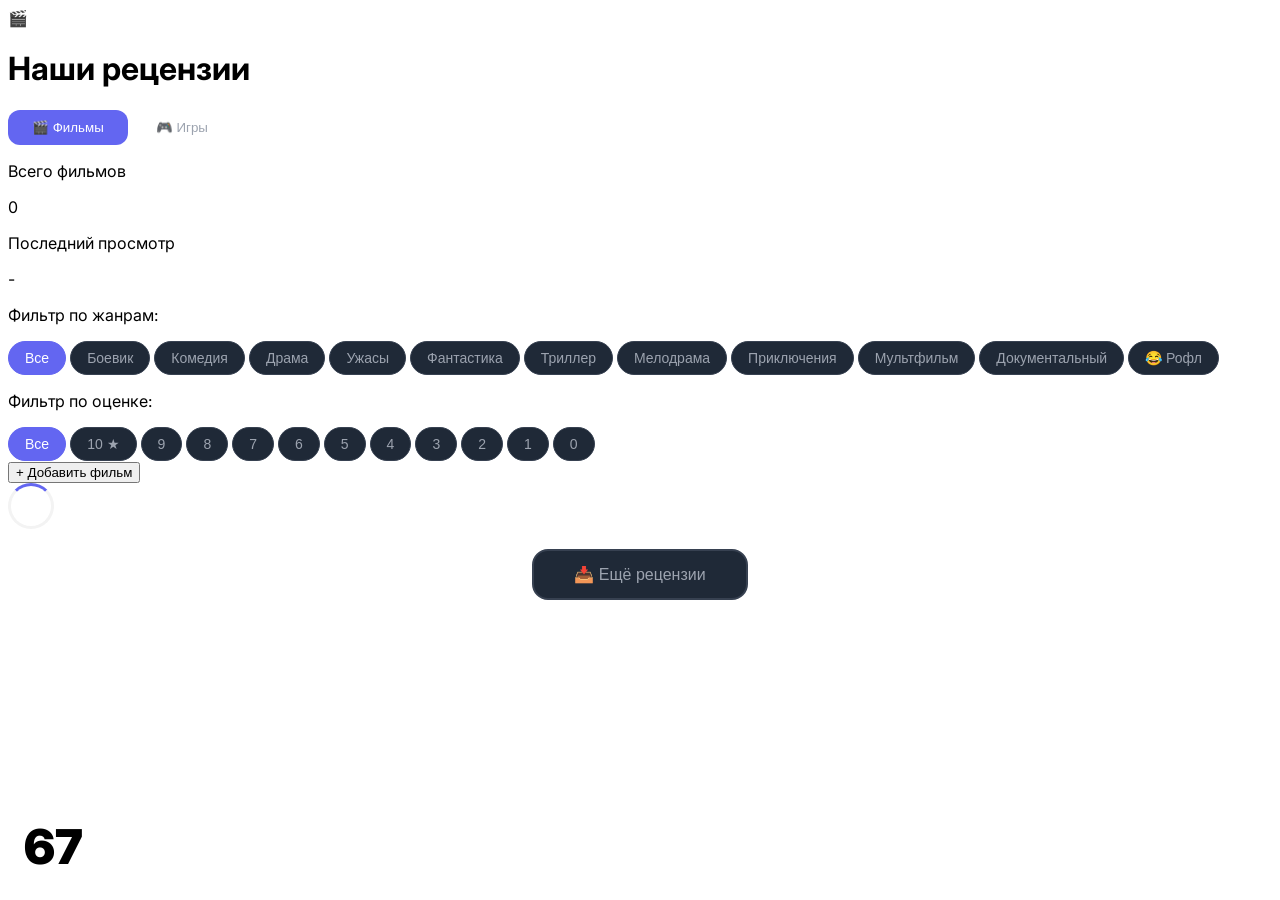
==== commit 1c15d267: "Add files via upload" ====
--- a/index.html
+++ b/index.html
@@ -1,1635 +1,386 @@
-<!DOCTYPE html>
-<html lang="ru">
-<head>
-    <meta charset="UTF-8">
-    <meta name="viewport" content="width=device-width, initial-scale=1.0">
-    <title>🎬 Наши рецензии</title>
-    <script src="https://cdn.tailwindcss.com"></script>
-    <link href="https://fonts.googleapis.com/css2?family=Inter:wght@300;400;500;600;700&display=swap" rel="stylesheet">
-    <style>
-        body { font-family: 'Inter', sans-serif; }
-        .movie-card, .game-card {
-            transition: all 0.3s ease;
-            cursor: pointer;
-        }
-        .movie-card:hover, .game-card:hover {
-            transform: translateY(-5px);
-            box-shadow: 0 20px 40px rgba(0,0,0,0.15);
-        }
-        .modal {
-            display: none;
-            animation: fadeIn 0.3s ease;
-        }
-        .modal.active {
-            display: flex;
-        }
-        @keyframes fadeIn {
-            from { opacity: 0; }
-            to { opacity: 1; }
-        }
-        .poster-img {
-            width: 100%;
-            height: 300px;
-            object-fit: cover;
-            border-radius: 12px;
-        }
-        .loader {
-            border: 3px solid #f3f3f3;
-            border-top: 3px solid #6366f1;
-            border-radius: 50%;
-            width: 40px;
-            height: 40px;
-            animation: spin 1s linear infinite;
-        }
-        @keyframes spin {
-            0% { transform: rotate(0deg); }
-            100% { transform: rotate(360deg); }
-        }
-        .star-rating { color: #fbbf24; }
-        .line-clamp-3 {
-            display: -webkit-box;
-            -webkit-line-clamp: 3;
-            -webkit-box-orient: vertical;
-            overflow: hidden;
-        }
-        .line-clamp-1 {
-            display: -webkit-box;
-            -webkit-line-clamp: 1;
-            -webkit-box-orient: vertical;
-            overflow: hidden;
-        }
-        .genre-tag {
-            display: inline-block;
-            padding: 4px 12px;
-            border-radius: 20px;
-            font-size: 12px;
-            font-weight: 500;
-            margin-right: 4px;
-            margin-bottom: 4px;
-        }
-        .genre-action { background: #ef4444; color: white; }
-        .genre-comedy { background: #f59e0b; color: white; }
-        .genre-drama { background: #8b5cf6; color: white; }
-        .genre-horror { background: #1f2937; color: #ef4444; border: 1px solid #ef4444; }
-        .genre-scifi { background: #06b6d4; color: white; }
-        .genre-thriller { background: #7c3aed; color: white; }
-        .genre-romance { background: #ec4899; color: white; }
-        .genre-adventure { background: #10b981; color: white; }
-        .genre-animation { background: #f97316; color: white; }
-        .genre-documentary { background: #6b7280; color: white; }
-        .genre-rofl { 
-            background: linear-gradient(135deg, #ff6b6b, #feca57, #48dbfb, #ff9ff3);
-            color: #1f2937;
-            font-weight: 700;
-            text-shadow: 0 0 2px rgba(255,255,255,0.5);
-            animation: rainbow 2s ease infinite;
-        }
-        @keyframes rainbow {
-            0%, 100% { filter: hue-rotate(0deg); }
-            50% { filter: hue-rotate(30deg); }
-        }
-        .draft-bubble {
-            position: fixed;
-            bottom: 24px;
-            right: 24px;
-            background: #6366f1;
-            color: white;
-            padding: 12px 20px;
-            border-radius: 16px;
-            cursor: pointer;
-            box-shadow: 0 10px 30px rgba(99, 102, 241, 0.4);
-            display: none;
-            align-items: center;
-            gap: 8px;
-            z-index: 100;
-            animation: slideUp 0.3s ease;
-            transition: transform 0.2s;
-        }
-        .draft-bubble:hover {
-            transform: scale(1.05);
-        }
-        .draft-bubble.active {
-            display: flex;
-        }
-        @keyframes slideUp {
-            from { transform: translateY(20px); opacity: 0; }
-            to { transform: translateY(0); opacity: 1; }
-        }
-        .draft-badge {
-            background: #ef4444;
-            color: white;
-            font-size: 11px;
-            padding: 2px 8px;
-            border-radius: 10px;
-            font-weight: bold;
-        }
-        .filter-btn {
-            padding: 8px 16px;
-            border-radius: 20px;
-            font-size: 14px;
-            transition: all 0.2s;
-            border: 1px solid #374151;
-            background: #1f2937;
-            color: #9ca3af;
-            cursor: pointer;
-        }
-        .filter-btn:hover {
-            border-color: #6366f1;
-            color: #c7c8ff;
-        }
-        .filter-btn.active {
-            background: #6366f1;
-            color: white;
-            border-color: #6366f1;
-        }
-        .spinning-67 {
-            position: fixed;
-            bottom: 24px;
-            left: 24px;
-            font-size: 48px;
-            font-weight: 900;
-            z-index: 100;
-            animation: spin3d 3s linear infinite;
-            transform-style: preserve-3d;
-        }
-        .spinning-67 .digit {
-            display: inline-block;
-            animation: colorCycle 2s linear infinite;
-        }
-        .spinning-67 .digit:nth-child(1) { animation-delay: 0s; }
-        .spinning-67 .digit:nth-child(2) { animation-delay: 0.5s; }
-        @keyframes spin3d {
-            0% { transform: rotateY(0deg) rotateX(0deg); }
-            25% { transform: rotateY(90deg) rotateX(10deg); }
-            50% { transform: rotateY(180deg) rotateX(0deg); }
-            75% { transform: rotateY(270deg) rotateX(-10deg); }
-            100% { transform: rotateY(360deg) rotateX(0deg); }
-        }
-        @keyframes colorCycle {
-            0% { color: #ef4444; text-shadow: 0 0 20px #ef4444; }
-            16% { color: #f59e0b; text-shadow: 0 0 20px #f59e0b; }
-            33% { color: #10b981; text-shadow: 0 0 20px #10b981; }
-            50% { color: #06b6d4; text-shadow: 0 0 20px #06b6d4; }
-            66% { color: #8b5cf6; text-shadow: 0 0 20px #8b5cf6; }
-            83% { color: #ec4899; text-shadow: 0 0 20px #ec4899; }
-            100% { color: #ef4444; text-shadow: 0 0 20px #ef4444; }
-        }
-        .load-more-btn {
-            background: #1f2937;
-            border: 2px solid #374151;
-            color: #9ca3af;
-            padding: 14px 40px;
-            border-radius: 16px;
-            font-size: 16px;
-            font-weight: 500;
-            cursor: pointer;
-            transition: all 0.3s;
-            margin: 20px auto;
-            display: block;
-        }
-        .load-more-btn:hover {
-            border-color: #6366f1;
-            color: white;
-            background: #374151;
-        }
-        .origin-badge {
-            position: absolute;
-            top: 3px;
-            left: 3px;
-            padding: 4px 10px;
-            border-radius: 10px;
-            font-size: 11px;
-            font-weight: 700;
-            z-index: 10;
-        }
-        .origin-russian {
-            background: linear-gradient(135deg, #ffffff, #d4af37);
-            color: #1e3a5f;
-            border: 1px solid #d4af37;
-        }
-        .origin-foreign {
-            background: linear-gradient(135deg, #3b82f6, #1e40af);
-            color: white;
-        }
-        .multi-select {
-            position: relative;
-        }
-        .multi-select-dropdown {
-            display: none;
-            position: absolute;
-            top: 100%;
-            left: 0;
-            right: 0;
-            background: #374151;
-            border: 1px solid #4b5563;
-            border-radius: 12px;
-            margin-top: 4px;
-            max-height: 200px;
-            overflow-y: auto;
-            z-index: 50;
-            padding: 8px;
-        }
-        .multi-select-dropdown.active {
-            display: block;
-        }
-        .multi-select-option {
-            padding: 8px 12px;
-            border-radius: 8px;
-            cursor: pointer;
-            display: flex;
-            align-items: center;
-            gap: 8px;
-        }
-        .multi-select-option:hover {
-            background: #4b5563;
-        }
-        .multi-select-option input[type="checkbox"] {
-            width: 16px;
-            height: 16px;
-            accent-color: #6366f1;
-        }
-        .multi-select-trigger {
-            width: 100%;
-            background: #374151;
-            border: 1px solid #4b5563;
-            border-radius: 12px;
-            padding: 10px 14px;
-            color: white;
-            cursor: pointer;
-            display: flex;
-            justify-content: space-between;
-            align-items: center;
-        }
-        .nav-tab {
-            padding: 10px 24px;
-            border-radius: 12px;
-            font-weight: 500;
-            cursor: pointer;
-            transition: all 0.3s;
-            border: none;
-            background: transparent;
-            color: #9ca3af;
-        }
-        .nav-tab:hover {
-            color: white;
-        }
-        .nav-tab.active {
-            background: #6366f1;
-            color: white;
-        }
-        .section { display: none; }
-        .section.active { display: block; }
-        .rating-10 {
-            display: flex;
-            gap: 4px;
-            flex-wrap: wrap;
-        }
-        .rating-10 .star-btn {
-            font-size: 24px;
-        }
-        .rating-display {
-            background: linear-gradient(135deg, #fbbf24, #f59e0b);
-            color: #1f2937;
-            padding: 4px 12px;
-            border-radius: 20px;
-            font-weight: bold;
-            font-size: 14px;
-        }
-        .platform-tag {
-            display: inline-block;
-            padding: 3px 10px;
-            border-radius: 8px;
-            font-size: 11px;
-            font-weight: 600;
-            margin-right: 4px;
-        }
-        .platform-pc { background: #3b82f6; color: white; }
-        .platform-ps { background: #003791; color: white; }
-        .platform-xbox { background: #107c10; color: white; }
-        .platform-switch { background: #e60012; color: white; }
-        .platform-mobile { background: #8b5cf6; color: white; }
-    
-        /* Wheel of Fortune */
-        .wheel-container {
-            position: relative;
-        }
-        #wheelCanvas {
-            transition: transform 0.1s linear;
-        }
-        #spinBtn {
-            cursor: pointer;
-            user-select: none;
-        }
-        #spinBtn:disabled {
-            opacity: 0.5;
-            cursor: not-allowed;
-            transform: translate(-50%, -50%) scale(1) !important;
-        }
-        #spinBtn.spinning {
-            animation: pulseSpin 0.5s ease infinite alternate;
-        }
-        @keyframes pulseSpin {
-            from { box-shadow: 0 0 10px rgba(99, 102, 241, 0.5); }
-            to { box-shadow: 0 0 25px rgba(168, 85, 247, 0.8); }
-        }
-        .wheel-segment-label {
-            font-size: 11px;
-            font-weight: 600;
-            fill: white;
-            text-anchor: middle;
-            dominant-baseline: middle;
-        }
-</style>
-<base target="_blank">
-</head>
-<body class="bg-gray-900 text-white min-h-screen">
-    <!-- Spinning 67 -->
-    <div class="spinning-67">
-        <span class="digit">6</span><span class="digit">7</span>
-    </div>
-
-    <!-- Header -->
-    <header class="bg-gray-800 border-b border-gray-700 sticky top-0 z-40">
-        <div class="max-w-6xl mx-auto px-4 py-4">
-            <div class="flex items-center justify-between mb-4">
-                <div class="flex items-center gap-3">
-                    <span class="text-3xl">🎬</span>
-                    <h1 class="text-2xl font-bold bg-gradient-to-r from-indigo-400 to-purple-400 bg-clip-text text-transparent">
-                        Наши рецензии
-                    </h1>
-                </div>
-            </div>
-            <nav class="flex gap-2 flex-wrap">
-                <button class="nav-tab active" onclick="switchTab('movies')">🎬 Фильмы</button>
-                <button class="nav-tab" onclick="switchTab('games')">🎮 Игры</button>
-            
-                <button onclick="openWheelModal()" class="ml-auto bg-gradient-to-r from-pink-500 to-purple-600 hover:from-pink-600 hover:to-purple-700 px-4 py-2 rounded-xl font-medium transition flex items-center gap-2 text-sm" title="Не знаешь что посмотреть?">
-                    <span class="text-lg">🎡</span> Колесо Фортуны
-                </button>
-</nav>
-        </div>
-    </header>
-
-    <!-- MOVIES SECTION -->
-    <section id="moviesSection" class="section active">
-        <main class="max-w-6xl mx-auto px-4 py-8">
-            <!-- Stats -->
-            <div class="grid grid-cols-1 md:grid-cols-2 gap-4 mb-6">
-                <div class="bg-gray-800 rounded-2xl p-6 border border-gray-700">
-                    <p class="text-gray-400 text-sm">Всего фильмов</p>
-                    <p class="text-3xl font-bold text-indigo-400" id="totalMovies">0</p>
-                </div>
-                <div class="bg-gray-800 rounded-2xl p-6 border border-gray-700">
-                    <p class="text-gray-400 text-sm">Последний просмотр</p>
-                    <p class="text-xl font-bold text-pink-400 truncate" id="lastMovie">-</p>
-                </div>
-            </div>
-
-            <!-- Genre Filter -->
-            <div class="mb-6">
-                <p class="text-gray-400 text-sm mb-3">Фильтр по жанрам:</p>
-                <div class="flex flex-wrap gap-2" id="genreFilters">
-                    <button class="filter-btn active" onclick="toggleGenre('all', this)">Все</button>
-                    <button class="filter-btn" onclick="toggleGenre('Боевик', this)">Боевик</button>
-                    <button class="filter-btn" onclick="toggleGenre('Комедия', this)">Комедия</button>
-                    <button class="filter-btn" onclick="toggleGenre('Драма', this)">Драма</button>
-                    <button class="filter-btn" onclick="toggleGenre('Ужасы', this)">Ужасы</button>
-                    <button class="filter-btn" onclick="toggleGenre('Фантастика', this)">Фантастика</button>
-                    <button class="filter-btn" onclick="toggleGenre('Триллер', this)">Триллер</button>
-                    <button class="filter-btn" onclick="toggleGenre('Мелодрама', this)">Мелодрама</button>
-                    <button class="filter-btn" onclick="toggleGenre('Приключения', this)">Приключения</button>
-                    <button class="filter-btn" onclick="toggleGenre('Мультфильм', this)">Мультфильм</button>
-                    <button class="filter-btn" onclick="toggleGenre('Документальный', this)">Документальный</button>
-                    <button class="filter-btn" onclick="toggleGenre('Рофл', this)">😂 Рофл</button>
-                </div>
-            </div>
-
-
-            <!-- Rating Filter -->
-            <div class="mb-6">
-                <p class="text-gray-400 text-sm mb-3">Фильтр по оценке:</p>
-                <div class="flex flex-wrap gap-2 items-center" id="ratingFilters">
-                    <button class="filter-btn active" onclick="toggleRating('all', this)">Все</button>
-                    <button class="filter-btn" onclick="toggleRating(10, this)">10 ★</button>
-                    <button class="filter-btn" onclick="toggleRating(9, this)">9</button>
-                    <button class="filter-btn" onclick="toggleRating(8, this)">8</button>
-                    <button class="filter-btn" onclick="toggleRating(7, this)">7</button>
-                    <button class="filter-btn" onclick="toggleRating(6, this)">6</button>
-                    <button class="filter-btn" onclick="toggleRating(5, this)">5</button>
-                    <button class="filter-btn" onclick="toggleRating(4, this)">4</button>
-                    <button class="filter-btn" onclick="toggleRating(3, this)">3</button>
-                    <button class="filter-btn" onclick="toggleRating(2, this)">2</button>
-                    <button class="filter-btn" onclick="toggleRating(1, this)">1</button>
-                    <button class="filter-btn" onclick="toggleRating(0, this)">0</button>
-                </div>
-            </div>
-
-            <button onclick="openAddModal('movie')" class="bg-indigo-600 hover:bg-indigo-700 px-6 py-2.5 rounded-xl font-medium transition flex items-center gap-2 mb-6">
-                <span>+</span> Добавить фильм
-            </button>
-
-            <!-- Movies Grid -->
-            <div id="moviesGrid" class="grid grid-cols-1 sm:grid-cols-2 lg:grid-cols-3 gap-6">
-                <div class="col-span-full flex justify-center py-20">
-                    <div class="loader"></div>
-                </div>
-            </div>
-
-            <button id="loadMoreMoviesBtn" class="load-more-btn hidden" onclick="loadMore('movies')">
-                📥 Ещё рецензии
-            </button>
-        </main>
-    </section>
-
-    <!-- GAMES SECTION -->
-    <section id="gamesSection" class="section">
-        <main class="max-w-6xl mx-auto px-4 py-8">
-            <!-- Stats -->
-            <div class="grid grid-cols-1 md:grid-cols-2 gap-4 mb-6">
-                <div class="bg-gray-800 rounded-2xl p-6 border border-gray-700">
-                    <p class="text-gray-400 text-sm">Всего игр</p>
-                    <p class="text-3xl font-bold text-emerald-400" id="totalGames">0</p>
-                </div>
-                <div class="bg-gray-800 rounded-2xl p-6 border border-gray-700">
-                    <p class="text-gray-400 text-sm">Последняя игра</p>
-                    <p class="text-xl font-bold text-cyan-400 truncate" id="lastGame">-</p>
-                </div>
-            </div>
-
-            <!-- Genre Filter Games -->
-            <div class="mb-6">
-                <p class="text-gray-400 text-sm mb-3">Фильтр по жанрам:</p>
-                <div class="flex flex-wrap gap-2" id="genreFiltersGames">
-                    <button class="filter-btn active" onclick="toggleGenreGame('all', this)">Все</button>
-                    <button class="filter-btn" onclick="toggleGenreGame('Экшен', this)">Экшен</button>
-                    <button class="filter-btn" onclick="toggleGenreGame('RPG', this)">RPG</button>
-                    <button class="filter-btn" onclick="toggleGenreGame('Стратегия', this)">Стратегия</button>
-                    <button class="filter-btn" onclick="toggleGenreGame('Хоррор', this)">Хоррор</button>
-                    <button class="filter-btn" onclick="toggleGenreGame('Приключения', this)">Приключения</button>
-                    <button class="filter-btn" onclick="toggleGenreGame('Гонки', this)">Гонки</button>
-                    <button class="filter-btn" onclick="toggleGenreGame('Спорт', this)">Спорт</button>
-                    <button class="filter-btn" onclick="toggleGenreGame('Платформер', this)">Платформер</button>
-                    <button class="filter-btn" onclick="toggleGenreGame('Головоломка', this)">Головоломка</button>
-                    <button class="filter-btn" onclick="toggleGenreGame('Симулятор', this)">Симулятор</button>
-                    <button class="filter-btn" onclick="toggleGenreGame('Рофл', this)">😂 Рофл</button>
-                </div>
-            </div>
-
-
-            <!-- Rating Filter Games -->
-            <div class="mb-6">
-                <p class="text-gray-400 text-sm mb-3">Фильтр по оценке:</p>
-                <div class="flex flex-wrap gap-2 items-center" id="ratingFiltersGames">
-                    <button class="filter-btn active" onclick="toggleRatingGame('all', this)">Все</button>
-                    <button class="filter-btn" onclick="toggleRatingGame(10, this)">10 ★</button>
-                    <button class="filter-btn" onclick="toggleRatingGame(9, this)">9</button>
-                    <button class="filter-btn" onclick="toggleRatingGame(8, this)">8</button>
-                    <button class="filter-btn" onclick="toggleRatingGame(7, this)">7</button>
-                    <button class="filter-btn" onclick="toggleRatingGame(6, this)">6</button>
-                    <button class="filter-btn" onclick="toggleRatingGame(5, this)">5</button>
-                    <button class="filter-btn" onclick="toggleRatingGame(4, this)">4</button>
-                    <button class="filter-btn" onclick="toggleRatingGame(3, this)">3</button>
-                    <button class="filter-btn" onclick="toggleRatingGame(2, this)">2</button>
-                    <button class="filter-btn" onclick="toggleRatingGame(1, this)">1</button>
-                    <button class="filter-btn" onclick="toggleRatingGame(0, this)">0</button>
-                </div>
-            </div>
-
-            <button onclick="openAddModal('game')" class="bg-emerald-600 hover:bg-emerald-700 px-6 py-2.5 rounded-xl font-medium transition flex items-center gap-2 mb-6">
-                <span>+</span> Добавить игру
-            </button>
-
-            <!-- Games Grid -->
-            <div id="gamesGrid" class="grid grid-cols-1 sm:grid-cols-2 lg:grid-cols-3 gap-6">
-                <div class="col-span-full flex justify-center py-20">
-                    <div class="loader"></div>
-                </div>
-            </div>
-
-            <button id="loadMoreGamesBtn" class="load-more-btn hidden" onclick="loadMore('games')">
-                📥 Ещё рецензии
-            </button>
-        </main>
-    </section>
-
-    <!-- Wheel of Fortune Modal -->
-    <div id="wheelModal" class="modal fixed inset-0 bg-black/90 backdrop-blur-sm z-50 items-center justify-center p-4">
-        <div class="bg-gray-800 rounded-2xl max-w-lg w-full border border-gray-700 relative overflow-hidden">
-            <div class="p-6 border-b border-gray-700 flex justify-between items-center">
-                <h2 class="text-xl font-bold">🎡 Что посмотреть?</h2>
-                <button onclick="closeWheelModal()" class="text-gray-400 hover:text-white text-2xl">&times;</button>
-            </div>
-            <div class="p-6 flex flex-col items-center">
-                <p class="text-gray-400 text-sm mb-4 text-center">Не знаешь что посмотреть? Крути колесо — выпадет случайный фильм с КиноПоиска!</p>
-
-                <!-- Genre filter for wheel -->
-                <div class="mb-4 w-full">
-                    <p class="text-gray-400 text-sm mb-2 text-center">Фильтр по жанру:</p>
-                    <div class="flex flex-wrap gap-2 justify-center" id="wheelGenreFilters">
-                        <button class="filter-btn active" onclick="setWheelGenre('all', this)">Любой</button>
-                        <button class="filter-btn" onclick="setWheelGenre('комедия', this)">Комедия</button>
-                        <button class="filter-btn" onclick="setWheelGenre('боевик', this)">Боевик</button>
-                        <button class="filter-btn" onclick="setWheelGenre('драма', this)">Драма</button>
-                        <button class="filter-btn" onclick="setWheelGenre('ужасы', this)">Ужасы</button>
-                        <button class="filter-btn" onclick="setWheelGenre('фантастика', this)">Фантастика</button>
-                        <button class="filter-btn" onclick="setWheelGenre('триллер', this)">Триллер</button>
-                        <button class="filter-btn" onclick="setWheelGenre('мелодрама', this)">Мелодрама</button>
-                        <button class="filter-btn" onclick="setWheelGenre('приключения', this)">Приключения</button>
-                        <button class="filter-btn" onclick="setWheelGenre('мультфильм', this)">Мультфильм</button>
-                        <button class="filter-btn" onclick="setWheelGenre('детектив', this)">Детектив</button>
-                        <button class="filter-btn" onclick="setWheelGenre('фэнтези', this)">Фэнтези</button>
-                    </div>
-                </div>
-
-                <div class="relative mb-6">
-                    <!-- Pointer -->
-                    <div class="absolute -top-3 left-1/2 -translate-x-1/2 z-10" style="filter: drop-shadow(0 2px 4px rgba(0,0,0,0.5));">
-                        <svg width="30" height="40" viewBox="0 0 30 40">
-                            <polygon points="15,40 0,0 30,0" fill="#ef4444"/>
-                        </svg>
-                    </div>
-                    <!-- Canvas -->
-                    <canvas id="wheelCanvas" width="320" height="320" class="rounded-full border-4 border-gray-700"></canvas>
-                    <!-- Center button -->
-                    <button id="spinBtn" onclick="spinWheel()" class="absolute top-1/2 left-1/2 -translate-x-1/2 -translate-y-1/2 w-16 h-16 bg-gradient-to-br from-indigo-500 to-purple-600 rounded-full flex items-center justify-center text-white font-bold text-sm shadow-lg hover:scale-110 transition border-4 border-gray-800 z-20">
-                        КРУТИ
-                    </button>
-                </div>
-
-                <!-- Loading -->
-                <div id="wheelLoading" class="hidden mb-4 flex flex-col items-center">
-                    <div class="loader"></div>
-                    <p class="text-gray-400 text-sm mt-2">Ищем фильм на КиноПоиске...</p>
-                </div>
-
-                <!-- Result area -->
-                <div id="wheelResult" class="hidden w-full">
-                    <div class="bg-gray-700/50 rounded-xl p-4">
-                        <div class="flex gap-4">
-                            <img id="wheelResultPoster" src="" alt="" class="w-24 h-36 object-cover rounded-lg flex-shrink-0">
-                            <div class="flex-1 min-w-0">
-                                <h3 id="wheelResultTitle" class="text-lg font-bold text-white mb-1 truncate"></h3>
-                                <p id="wheelResultYear" class="text-gray-400 text-sm mb-1"></p>
-                                <div id="wheelResultGenres" class="flex flex-wrap gap-1 mb-2"></div>
-                                <div class="flex items-center gap-3 mb-2">
-                                    <div class="flex items-center gap-1">
-                                        <span class="text-yellow-400">★</span>
-                                        <span id="wheelResultKpRating" class="text-white font-bold"></span>
-                                        <span class="text-gray-500 text-xs">КП</span>
-                                    </div>
-                                    <div class="flex items-center gap-1">
-                                        <span class="text-yellow-400">★</span>
-                                        <span id="wheelResultImdbRating" class="text-white font-bold"></span>
-                                        <span class="text-gray-500 text-xs">IMDb</span>
-                                    </div>
-                                </div>
-                                <p id="wheelResultDesc" class="text-gray-300 text-sm line-clamp-3"></p>
-                            </div>
-                        </div>
-                        <div class="mt-3 flex gap-2">
-                            <a id="wheelKpLink" href="#" target="_blank" class="flex-1 bg-indigo-600 hover:bg-indigo-700 px-4 py-2 rounded-lg text-sm font-medium transition text-center">
-                                Открыть на КиноПоиске
-                            </a>
-                            <button onclick="spinWheel()" class="bg-gray-700 hover:bg-gray-600 px-4 py-2 rounded-lg text-sm font-medium transition">
-                                🔄 Ещё раз
-                            </button>
-                        </div>
-                    </div>
-                </div>
-            </div>
-        </div>
-    </div>
-
-<!-- Add Movie Modal -->
-    <div id="addMovieModal" class="modal fixed inset-0 bg-black/80 backdrop-blur-sm z-50 items-center justify-center p-4">
-        <div class="bg-gray-800 rounded-2xl max-w-lg w-full max-h-[90vh] overflow-y-auto border border-gray-700">
-            <div class="p-6 border-b border-gray-700 flex justify-between items-center">
-                <h2 class="text-xl font-bold">🎬 Новая рецензия на фильм</h2>
-                <button onclick="closeAddModal('movie')" class="text-gray-400 hover:text-white text-2xl">&times;</button>
-            </div>
-            <form id="addMovieForm" class="p-6 space-y-4">
-                <div>
-                    <label class="block text-sm text-gray-400 mb-2">Название фильма *</label>
-                    <input type="text" id="movieTitle" required class="w-full bg-gray-700 border border-gray-600 rounded-xl px-4 py-3 text-white focus:outline-none focus:border-indigo-500" placeholder="Например: Криминальное чтиво">
-                </div>
-                <div>
-                    <label class="block text-sm text-gray-400 mb-2">Происхождение *</label>
-                    <div class="flex gap-3">
-                        <label class="flex items-center gap-2 cursor-pointer bg-gray-700 border border-gray-600 rounded-xl px-4 py-3 flex-1 hover:border-indigo-500 transition">
-                            <input type="radio" name="movieOrigin" value="Русский" required class="accent-indigo-500 w-5 h-5">
-                            <span>🇷🇺 Русский</span>
-                        </label>
-                        <label class="flex items-center gap-2 cursor-pointer bg-gray-700 border border-gray-600 rounded-xl px-4 py-3 flex-1 hover:border-indigo-500 transition">
-                            <input type="radio" name="movieOrigin" value="Не русский" required class="accent-indigo-500 w-5 h-5">
-                            <span>🌍 Не русский</span>
-                        </label>
-                    </div>
-                </div>
-                <div>
-                    <label class="block text-sm text-gray-400 mb-2">Жанры (можно несколько) *</label>
-                    <div class="multi-select" id="genreMultiSelect">
-                        <div class="multi-select-trigger" onclick="toggleGenreDropdown()">
-                            <span id="genreSelectedText">Выберите жанры...</span>
-                            <span>▼</span>
-                        </div>
-                        <div class="multi-select-dropdown" id="genreDropdown">
-                            <div class="multi-select-option" onclick="toggleGenreOption('Боевик')"><input type="checkbox" id="genre-Боевик"> Боевик</div>
-                            <div class="multi-select-option" onclick="toggleGenreOption('Комедия')"><input type="checkbox" id="genre-Комедия"> Комедия</div>
-                            <div class="multi-select-option" onclick="toggleGenreOption('Драма')"><input type="checkbox" id="genre-Драма"> Драма</div>
-                            <div class="multi-select-option" onclick="toggleGenreOption('Ужасы')"><input type="checkbox" id="genre-Ужасы"> Ужасы</div>
-                            <div class="multi-select-option" onclick="toggleGenreOption('Фантастика')"><input type="checkbox" id="genre-Фантастика"> Фантастика</div>
-                            <div class="multi-select-option" onclick="toggleGenreOption('Триллер')"><input type="checkbox" id="genre-Триллер"> Триллер</div>
-                            <div class="multi-select-option" onclick="toggleGenreOption('Мелодрама')"><input type="checkbox" id="genre-Мелодрама"> Мелодрама</div>
-                            <div class="multi-select-option" onclick="toggleGenreOption('Приключения')"><input type="checkbox" id="genre-Приключения"> Приключения</div>
-                            <div class="multi-select-option" onclick="toggleGenreOption('Мультфильм')"><input type="checkbox" id="genre-Мультфильм"> Мультфильм</div>
-                            <div class="multi-select-option" onclick="toggleGenreOption('Документальный')"><input type="checkbox" id="genre-Документальный"> Документальный</div>
-                            <div class="multi-select-option" onclick="toggleGenreOption('Рофл')"><input type="checkbox" id="genre-Рофл"> 😂 Рофл</div>
-                        </div>
-                    </div>
-                    <input type="hidden" id="movieGenres" required>
-                </div>
-                <div>
-                    <label class="block text-sm text-gray-400 mb-2">Оценка (0-10)</label>
-                    <div class="rating-10" id="starInputMovie">
-                        <button type="button" onclick="setRatingMovie(0)" class="star-btn text-2xl text-gray-600 hover:text-yellow-400 transition" data-rating="0">☆</button>
-                        <button type="button" onclick="setRatingMovie(1)" class="star-btn text-2xl text-gray-600 hover:text-yellow-400 transition" data-rating="1">★</button>
-                        <button type="button" onclick="setRatingMovie(2)" class="star-btn text-2xl text-gray-600 hover:text-yellow-400 transition" data-rating="2">★</button>
-                        <button type="button" onclick="setRatingMovie(3)" class="star-btn text-2xl text-gray-600 hover:text-yellow-400 transition" data-rating="3">★</button>
-                        <button type="button" onclick="setRatingMovie(4)" class="star-btn text-2xl text-gray-600 hover:text-yellow-400 transition" data-rating="4">★</button>
-                        <button type="button" onclick="setRatingMovie(5)" class="star-btn text-2xl text-gray-600 hover:text-yellow-400 transition" data-rating="5">★</button>
-                        <button type="button" onclick="setRatingMovie(6)" class="star-btn text-2xl text-gray-600 hover:text-yellow-400 transition" data-rating="6">★</button>
-                        <button type="button" onclick="setRatingMovie(7)" class="star-btn text-2xl text-gray-600 hover:text-yellow-400 transition" data-rating="7">★</button>
-                        <button type="button" onclick="setRatingMovie(8)" class="star-btn text-2xl text-gray-600 hover:text-yellow-400 transition" data-rating="8">★</button>
-                        <button type="button" onclick="setRatingMovie(9)" class="star-btn text-2xl text-gray-600 hover:text-yellow-400 transition" data-rating="9">★</button>
-                        <button type="button" onclick="setRatingMovie(10)" class="star-btn text-2xl text-gray-600 hover:text-yellow-400 transition" data-rating="10">★</button>
-                    </div>
-                    <input type="hidden" id="movieRating" value="0">
-                    <p class="text-yellow-400 font-bold mt-2" id="movieRatingDisplay">0 / 10</p>
-                </div>
-                <div>
-                    <label class="block text-sm text-gray-400 mb-2">Рецензия *</label>
-                    <textarea id="movieReview" required rows="4" class="w-full bg-gray-700 border border-gray-600 rounded-xl px-4 py-3 text-white focus:outline-none focus:border-indigo-500 resize-none" placeholder="Напишите ваши впечатления..."></textarea>
-                </div>
-                <div>
-                    <label class="block text-sm text-gray-400 mb-2">Ссылка на постер (URL)</label>
-                    <input type="url" id="moviePosterUrl" class="w-full bg-gray-700 border border-gray-600 rounded-xl px-4 py-3 text-white focus:outline-none focus:border-indigo-500" placeholder="https://...">
-                </div>
-                <div>
-                    <label class="block text-sm text-gray-400 mb-2">Кто смотрел</label>
-                    <input type="text" id="movieWatcher" class="w-full bg-gray-700 border border-gray-600 rounded-xl px-4 py-3 text-white focus:outline-none focus:border-indigo-500" placeholder="Имя">
-                </div>
-                <button type="submit" class="w-full bg-indigo-600 hover:bg-indigo-700 py-3 rounded-xl font-medium transition flex items-center justify-center gap-2">
-                    <span id="submitMovieText">Добавить рецензию</span>
-                    <div id="submitMovieLoader" class="loader w-5 h-5 border-2 hidden"></div>
-                </button>
-            </form>
-        </div>
-    </div>
-
-    <!-- Add Game Modal -->
-    <div id="addGameModal" class="modal fixed inset-0 bg-black/80 backdrop-blur-sm z-50 items-center justify-center p-4">
-        <div class="bg-gray-800 rounded-2xl max-w-lg w-full max-h-[90vh] overflow-y-auto border border-gray-700">
-            <div class="p-6 border-b border-gray-700 flex justify-between items-center">
-                <h2 class="text-xl font-bold">🎮 Новая рецензия на игру</h2>
-                <button onclick="closeAddModal('game')" class="text-gray-400 hover:text-white text-2xl">&times;</button>
-            </div>
-            <form id="addGameForm" class="p-6 space-y-4">
-                <div>
-                    <label class="block text-sm text-gray-400 mb-2">Название игры *</label>
-                    <input type="text" id="gameTitle" required class="w-full bg-gray-700 border border-gray-600 rounded-xl px-4 py-3 text-white focus:outline-none focus:border-emerald-500" placeholder="Например: The Witcher 3">
-                </div>
-                <div>
-                    <label class="block text-sm text-gray-400 mb-2">Платформа *</label>
-                    <div class="flex flex-wrap gap-2">
-                        <label class="flex items-center gap-2 cursor-pointer bg-gray-700 border border-gray-600 rounded-xl px-3 py-2 hover:border-emerald-500 transition">
-                            <input type="checkbox" name="gamePlatform" value="PC" class="accent-emerald-500 w-4 h-4">
-                            <span>🖥️ PC</span>
-                        </label>
-                        <label class="flex items-center gap-2 cursor-pointer bg-gray-700 border border-gray-600 rounded-xl px-3 py-2 hover:border-emerald-500 transition">
-                            <input type="checkbox" name="gamePlatform" value="PlayStation" class="accent-emerald-500 w-4 h-4">
-                            <span>🎮 PS</span>
-                        </label>
-                        <label class="flex items-center gap-2 cursor-pointer bg-gray-700 border border-gray-600 rounded-xl px-3 py-2 hover:border-emerald-500 transition">
-                            <input type="checkbox" name="gamePlatform" value="Xbox" class="accent-emerald-500 w-4 h-4">
-                            <span>🎯 Xbox</span>
-                        </label>
-                        <label class="flex items-center gap-2 cursor-pointer bg-gray-700 border border-gray-600 rounded-xl px-3 py-2 hover:border-emerald-500 transition">
-                            <input type="checkbox" name="gamePlatform" value="Switch" class="accent-emerald-500 w-4 h-4">
-                            <span>🔴 Switch</span>
-                        </label>
-                        <label class="flex items-center gap-2 cursor-pointer bg-gray-700 border border-gray-600 rounded-xl px-3 py-2 hover:border-emerald-500 transition">
-                            <input type="checkbox" name="gamePlatform" value="Mobile" class="accent-emerald-500 w-4 h-4">
-                            <span>📱 Mobile</span>
-                        </label>
-                    </div>
-                    <input type="hidden" id="gamePlatforms" required>
-                </div>
-                <div>
-                    <label class="block text-sm text-gray-400 mb-2">Жанры (можно несколько) *</label>
-                    <div class="multi-select" id="genreGameMultiSelect">
-                        <div class="multi-select-trigger" onclick="toggleGenreGameDropdown()">
-                            <span id="genreGameSelectedText">Выберите жанры...</span>
-                            <span>▼</span>
-                        </div>
-                        <div class="multi-select-dropdown" id="genreGameDropdown">
-                            <div class="multi-select-option" onclick="toggleGenreGameOption('Экшен')"><input type="checkbox" id="gamegenre-Экшен"> Экшен</div>
-                            <div class="multi-select-option" onclick="toggleGenreGameOption('RPG')"><input type="checkbox" id="gamegenre-RPG"> RPG</div>
-                            <div class="multi-select-option" onclick="toggleGenreGameOption('Стратегия')"><input type="checkbox" id="gamegenre-Стратегия"> Стратегия</div>
-                            <div class="multi-select-option" onclick="toggleGenreGameOption('Хоррор')"><input type="checkbox" id="gamegenre-Хоррор"> Хоррор</div>
-                            <div class="multi-select-option" onclick="toggleGenreGameOption('Приключения')"><input type="checkbox" id="gamegenre-Приключения"> Приключения</div>
-                            <div class="multi-select-option" onclick="toggleGenreGameOption('Гонки')"><input type="checkbox" id="gamegenre-Гонки"> Гонки</div>
-                            <div class="multi-select-option" onclick="toggleGenreGameOption('Спорт')"><input type="checkbox" id="gamegenre-Спорт"> Спорт</div>
-                            <div class="multi-select-option" onclick="toggleGenreGameOption('Платформер')"><input type="checkbox" id="gamegenre-Платформер"> Платформер</div>
-                            <div class="multi-select-option" onclick="toggleGenreGameOption('Головоломка')"><input type="checkbox" id="gamegenre-Головоломка"> Головоломка</div>
-                            <div class="multi-select-option" onclick="toggleGenreGameOption('Симулятор')"><input type="checkbox" id="gamegenre-Симулятор"> Симулятор</div>
-                            <div class="multi-select-option" onclick="toggleGenreGameOption('Рофл')"><input type="checkbox" id="gamegenre-Рофл"> 😂 Рофл</div>
-                        </div>
-                    </div>
-                    <input type="hidden" id="gameGenres" required>
-                </div>
-                <div>
-                    <label class="block text-sm text-gray-400 mb-2">Оценка (0-10)</label>
-                    <div class="rating-10" id="starInputGame">
-                        <button type="button" onclick="setRatingGame(0)" class="star-btn text-2xl text-gray-600 hover:text-yellow-400 transition" data-rating="0">☆</button>
-                        <button type="button" onclick="setRatingGame(1)" class="star-btn text-2xl text-gray-600 hover:text-yellow-400 transition" data-rating="1">★</button>
-                        <button type="button" onclick="setRatingGame(2)" class="star-btn text-2xl text-gray-600 hover:text-yellow-400 transition" data-rating="2">★</button>
-                        <button type="button" onclick="setRatingGame(3)" class="star-btn text-2xl text-gray-600 hover:text-yellow-400 transition" data-rating="3">★</button>
-                        <button type="button" onclick="setRatingGame(4)" class="star-btn text-2xl text-gray-600 hover:text-yellow-400 transition" data-rating="4">★</button>
-                        <button type="button" onclick="setRatingGame(5)" class="star-btn text-2xl text-gray-600 hover:text-yellow-400 transition" data-rating="5">★</button>
-                        <button type="button" onclick="setRatingGame(6)" class="star-btn text-2xl text-gray-600 hover:text-yellow-400 transition" data-rating="6">★</button>
-                        <button type="button" onclick="setRatingGame(7)" class="star-btn text-2xl text-gray-600 hover:text-yellow-400 transition" data-rating="7">★</button>
-                        <button type="button" onclick="setRatingGame(8)" class="star-btn text-2xl text-gray-600 hover:text-yellow-400 transition" data-rating="8">★</button>
-                        <button type="button" onclick="setRatingGame(9)" class="star-btn text-2xl text-gray-600 hover:text-yellow-400 transition" data-rating="9">★</button>
-                        <button type="button" onclick="setRatingGame(10)" class="star-btn text-2xl text-gray-600 hover:text-yellow-400 transition" data-rating="10">★</button>
-                    </div>
-                    <input type="hidden" id="gameRating" value="0">
-                    <p class="text-yellow-400 font-bold mt-2" id="gameRatingDisplay">0 / 10</p>
-                </div>
-                <div>
-                    <label class="block text-sm text-gray-400 mb-2">Рецензия *</label>
-                    <textarea id="gameReview" required rows="4" class="w-full bg-gray-700 border border-gray-600 rounded-xl px-4 py-3 text-white focus:outline-none focus:border-emerald-500 resize-none" placeholder="Напишите ваши впечатления..."></textarea>
-                </div>
-                <div>
-                    <label class="block text-sm text-gray-400 mb-2">Ссылка на постер (URL)</label>
-                    <input type="url" id="gamePosterUrl" class="w-full bg-gray-700 border border-gray-600 rounded-xl px-4 py-3 text-white focus:outline-none focus:border-emerald-500" placeholder="https://...">
-                </div>
-                <div>
-                    <label class="block text-sm text-gray-400 mb-2">Кто играл</label>
-                    <input type="text" id="gamePlayer" class="w-full bg-gray-700 border border-gray-600 rounded-xl px-4 py-3 text-white focus:outline-none focus:border-emerald-500" placeholder="Имя">
-                </div>
-                <button type="submit" class="w-full bg-emerald-600 hover:bg-emerald-700 py-3 rounded-xl font-medium transition flex items-center justify-center gap-2">
-                    <span id="submitGameText">Добавить рецензию</span>
-                    <div id="submitGameLoader" class="loader w-5 h-5 border-2 hidden"></div>
-                </button>
-            </form>
-        </div>
-    </div>
-
-    <!-- View Movie Modal -->
-    <div id="viewMovieModal" class="modal fixed inset-0 bg-black/90 backdrop-blur-sm z-50 items-center justify-center p-4">
-        <div class="bg-gray-800 rounded-2xl max-w-2xl w-full max-h-[90vh] overflow-y-auto border border-gray-700">
-            <div class="relative">
-                <img id="viewMoviePoster" src="" alt="" class="w-full h-64 object-cover">
-                <div id="viewMovieOrigin" class="origin-badge"></div>
-                <button onclick="closeViewModal('movie')" class="absolute top-4 right-4 bg-black/50 hover:bg-black/70 text-white w-10 h-10 rounded-full flex items-center justify-center text-xl transition backdrop-blur-sm">&times;</button>
-            </div>
-            <div class="p-6">
-                <div class="flex items-start justify-between mb-4">
-                    <div>
-                        <h2 id="viewMovieTitle" class="text-2xl font-bold mb-1"></h2>
-                        <div id="viewMovieGenres" class="mb-2 flex flex-wrap gap-1"></div>
-                        <p class="text-gray-400 text-sm">Посмотрел: <span id="viewMovieWatcher" class="text-indigo-400"></span></p>
-                    </div>
-                    <div class="rating-display" id="viewMovieRating"></div>
-                </div>
-                <div class="bg-gray-700/50 rounded-xl p-4 mb-4">
-                    <p id="viewMovieReview" class="text-gray-200 leading-relaxed"></p>
-                </div>
-                <p class="text-gray-500 text-xs" id="viewMovieDate"></p>
-            </div>
-        </div>
-    </div>
-
-    <!-- View Game Modal -->
-    <div id="viewGameModal" class="modal fixed inset-0 bg-black/90 backdrop-blur-sm z-50 items-center justify-center p-4">
-        <div class="bg-gray-800 rounded-2xl max-w-2xl w-full max-h-[90vh] overflow-y-auto border border-gray-700">
-            <div class="relative">
-                <img id="viewGamePoster" src="" alt="" class="w-full h-64 object-cover">
-                <div id="viewGamePlatforms" class="absolute top-3 left-3 flex flex-wrap gap-1"></div>
-                <button onclick="closeViewModal('game')" class="absolute top-4 right-4 bg-black/50 hover:bg-black/70 text-white w-10 h-10 rounded-full flex items-center justify-center text-xl transition backdrop-blur-sm">&times;</button>
-            </div>
-            <div class="p-6">
-                <div class="flex items-start justify-between mb-4">
-                    <div>
-                        <h2 id="viewGameTitle" class="text-2xl font-bold mb-1"></h2>
-                        <div id="viewGameGenres" class="mb-2 flex flex-wrap gap-1"></div>
-                        <p class="text-gray-400 text-sm">Играл: <span id="viewGamePlayer" class="text-emerald-400"></span></p>
-                    </div>
-                    <div class="rating-display" id="viewGameRating"></div>
-                </div>
-                <div class="bg-gray-700/50 rounded-xl p-4 mb-4">
-                    <p id="viewGameReview" class="text-gray-200 leading-relaxed"></p>
-                </div>
-                <p class="text-gray-500 text-xs" id="viewGameDate"></p>
-            </div>
-        </div>
-    </div>
-
-    <!-- Draft Bubble -->
-    <div id="draftBubble" class="draft-bubble" onclick="restoreDraft()">
-        <span>📝</span>
-        <span>Черновик</span>
-        <span class="draft-badge" id="draftBadge">!</span>
-    </div>
-
-    <!-- Firebase SDK -->
-    <script type="module">
-        import { initializeApp } from "https://www.gstatic.com/firebasejs/10.7.1/firebase-app.js";
-        import { getFirestore, collection, addDoc, getDocs, query, orderBy } from "https://www.gstatic.com/firebasejs/10.7.1/firebase-firestore.js";
-
-        const firebaseConfig = {
-            apiKey: "AIzaSyArs2HWc_mLpkJfqhm6aFmkl9_4wSbjqNA",
-            authDomain: "filmp-aced7.firebaseapp.com",
-            projectId: "filmp-aced7",
-            storageBucket: "filmp-aced7.firebasestorage.app",
-            messagingSenderId: "84762572851",
-            appId: "1:84762572851:web:e623ac57ae0e415c308b46"
-        };
-
-        const app = initializeApp(firebaseConfig);
-        console.log('Script started, Firebase initialized');
-        // Test if Firebase is working
-        try {
-            const testQuery = query(collection(db, "movies"), orderBy("date", "desc"));
-            console.log('Firebase query created successfully');
-        } catch (e) {
-            console.error('Firebase query failed:', e);
-        }
-        const db = getFirestore(app);
-
-        let currentTab = 'movies';
-        let movies = [], games = [];
-        let displayedMovies = 0, displayedGames = 0;
-        const PAGE_SIZE = 9;
-        let selectedGenres = ['all'], selectedGameGenres = ['all'];
-        let selectedRating = 'all', selectedGameRating = 'all';
-        let selectedGenresForm = [], selectedGameGenresForm = [];
-        let draftData = null;
-        let currentMovieRating = 0, currentGameRating = 0;
-
-        // ==================== TAB SWITCHING ====================
-        window.switchTab = function(tab) {
-            currentTab = tab;
-            document.querySelectorAll('.section').forEach(s => s.classList.remove('active'));
-            document.querySelectorAll('.nav-tab').forEach(t => t.classList.remove('active'));
-            
-            document.getElementById(tab + 'Section').classList.add('active');
-            event.target.classList.add('active');
-        }
-
-        // ==================== MOVIES ====================
-        async function loadMovies() {
-            const grid = document.getElementById('moviesGrid');
-            grid.innerHTML = '<div class="col-span-full flex justify-center py-20"><div class="loader"></div></div>';
-            
-            try {
-                const q = query(collection(db, "movies"), orderBy("date", "desc"));
-                const snapshot = await getDocs(q);
-                movies = [];
-                snapshot.forEach(doc => {
-                    const data = doc.data();
-                    if (data.genre && !data.genres) data.genres = [data.genre];
-                    movies.push({ id: doc.id, ...data });
-                });
-                updateMovieStats();
-                displayedMovies = 0;
-                renderMovies();
-            } catch (error) {
-                grid.innerHTML = `<div class="col-span-full text-center py-20 text-red-400">Ошибка: ${error.message}</div>`;
-            }
-        }
-
-        function updateMovieStats() {
-            document.getElementById('totalMovies').textContent = movies.length;
-            if (movies.length > 0) document.getElementById('lastMovie').textContent = movies[0].title;
-        }
-
-        function getGenreClass(genre) {
-            const map = {
-                'Боевик': 'genre-action', 'Комедия': 'genre-comedy', 'Драма': 'genre-drama',
-                'Ужасы': 'genre-horror', 'Фантастика': 'genre-scifi', 'Триллер': 'genre-thriller',
-                'Мелодрама': 'genre-romance', 'Приключения': 'genre-adventure',
-                'Мультфильм': 'genre-animation', 'Документальный': 'genre-documentary', 'Рофл': 'genre-rofl',
-                'Экшен': 'genre-action', 'RPG': 'genre-drama', 'Стратегия': 'genre-thriller',
-                'Хоррор': 'genre-horror', 'Гонки': 'genre-adventure', 'Спорт': 'genre-action',
-                'Платформер': 'genre-animation', 'Головоломка': 'genre-scifi', 'Симулятор': 'genre-documentary'
-            };
-            return map[genre] || 'genre-documentary';
-        }
-
-        function getFilteredMovies() {
-            let result = movies;
-            // Genre filter
-            if (!selectedGenres.includes('all')) {
-                result = result.filter(m => {
-                    const mg = m.genres || (m.genre ? [m.genre] : []);
-                    return selectedGenres.some(g => mg.includes(g));
-                });
-            }
-            // Rating filter - exact match
-            if (selectedRating !== 'all') {
-                const targetRating = parseInt(selectedRating);
-                result = result.filter(m => (m.rating || 0) === targetRating);
-            }
-            return result;
-        }
-
-        function renderMovies() {
-            const grid = document.getElementById('moviesGrid');
-            const filtered = getFilteredMovies();
-            
-            if (filtered.length === 0) {
-                grid.innerHTML = `<div class="col-span-full text-center py-20"><span class="text-6xl">🎬</span><p class="text-gray-400 mt-4">Нет фильмов</p></div>`;
-                document.getElementById('loadMoreMoviesBtn').classList.add('hidden');
-                return;
-            }
-
-            const toShow = filtered.slice(0, displayedMovies + PAGE_SIZE);
-            const hasMore = filtered.length > toShow.length;
-
-            grid.innerHTML = toShow.map(movie => {
-                const genreTags = (movie.genres || []).map(g => `<span class="genre-tag ${getGenreClass(g)}">${g}</span>`).join('');
-                const originClass = movie.origin === 'Русский' ? 'origin-russian' : 'origin-foreign';
-                return `
-                <div class="movie-card bg-gray-800 rounded-2xl overflow-hidden border border-gray-700" onclick='openViewModal("movie", "${movie.id}")'>
-                    <div class="relative">
-                        <img src="${movie.posterUrl || 'https://placehold.co/400x300/2d3748/718096?text=Нет+постера'}" class="poster-img" onerror="this.src='https://placehold.co/400x300/2d3748/718096?text=Нет+постера'">
-                        <div class="origin-badge ${originClass}">${movie.origin === 'Русский' ? '🇷🇺' : '🌍'} ${movie.origin || ''}</div>
-                        <div class="absolute top-3 right-3 rating-display">${movie.rating || 0}/10</div>
-                        <div class="absolute bottom-3 left-3 flex flex-wrap gap-1">${genreTags}</div>
-                    </div>
-                    <div class="p-5">
-                        <h3 class="text-lg font-bold mb-2 line-clamp-1">${movie.title}</h3>
-                        <p class="text-gray-400 text-sm line-clamp-3 mb-3">${movie.review}</p>
-                        <div class="flex items-center justify-between text-xs text-gray-500">
-                            <span>👤 ${movie.watcher || 'Аноним'}</span>
-                            <span>${movie.date ? new Date(movie.date).toLocaleDateString('ru-RU') : ''}</span>
-                        </div>
-                    </div>
-                </div>`;
-            }).join('');
-
-            displayedMovies = toShow.length;
-            document.getElementById('loadMoreMoviesBtn').classList.toggle('hidden', !hasMore);
-        }
-
-        window.toggleGenre = function(genre, btn) {
-            if (genre === 'all') {
-                selectedGenres = ['all'];
-                document.querySelectorAll('#genreFilters .filter-btn').forEach(b => b.classList.remove('active'));
-                btn.classList.add('active');
-            } else {
-                if (selectedGenres.includes('all')) {
-                    selectedGenres = [];
-                    document.querySelectorAll('#genreFilters .filter-btn').forEach(b => b.classList.remove('active'));
-                }
-                if (selectedGenres.includes(genre)) {
-                    selectedGenres = selectedGenres.filter(g => g !== genre);
-                    btn.classList.remove('active');
-                } else {
-                    selectedGenres.push(genre);
-                    btn.classList.add('active');
-                }
-                if (selectedGenres.length === 0) {
-                    selectedGenres = ['all'];
-                    document.querySelector('#genreFilters .filter-btn:first-child').classList.add('active');
-                }
-            }
-            displayedMovies = 0;
-            renderMovies();
-        }
-
-        // ==================== GAMES ====================
-        async function loadGames() {
-            const grid = document.getElementById('gamesGrid');
-            grid.innerHTML = '<div class="col-span-full flex justify-center py-20"><div class="loader"></div></div>';
-            
-            try {
-                const q = query(collection(db, "games"), orderBy("date", "desc"));
-                const snapshot = await getDocs(q);
-                games = [];
-                snapshot.forEach(doc => games.push({ id: doc.id, ...doc.data() }));
-                updateGameStats();
-                displayedGames = 0;
-                renderGames();
-            } catch (error) {
-                grid.innerHTML = `<div class="col-span-full text-center py-20 text-red-400">Ошибка: ${error.message}</div>`;
-            }
-        }
-
-        function updateGameStats() {
-            document.getElementById('totalGames').textContent = games.length;
-            if (games.length > 0) document.getElementById('lastGame').textContent = games[0].title;
-        }
-
-        function getPlatformClass(p) {
-            const map = { 'PC': 'platform-pc', 'PlayStation': 'platform-ps', 'Xbox': 'platform-xbox', 'Switch': 'platform-switch', 'Mobile': 'platform-mobile' };
-            return map[p] || 'platform-pc';
-        }
-
-        function getFilteredGames() {
-            let result = games;
-            // Genre filter
-            if (!selectedGameGenres.includes('all')) {
-                result = result.filter(g => {
-                    const gg = g.genres || [];
-                    return selectedGameGenres.some(genre => gg.includes(genre));
-                });
-            }
-            // Rating filter - exact match
-            if (selectedGameRating !== 'all') {
-                const targetRating = parseInt(selectedGameRating);
-                result = result.filter(g => (g.rating || 0) === targetRating);
-            }
-            return result;
-        }
-
-        function renderGames() {
-            const grid = document.getElementById('gamesGrid');
-            const filtered = getFilteredGames();
-            
-            if (filtered.length === 0) {
-                grid.innerHTML = `<div class="col-span-full text-center py-20"><span class="text-6xl">🎮</span><p class="text-gray-400 mt-4">Нет игр</p></div>`;
-                document.getElementById('loadMoreGamesBtn').classList.add('hidden');
-                return;
-            }
-
-            const toShow = filtered.slice(0, displayedGames + PAGE_SIZE);
-            const hasMore = filtered.length > toShow.length;
-
-            grid.innerHTML = toShow.map(game => {
-                const genreTags = (game.genres || []).map(g => `<span class="genre-tag ${getGenreClass(g)}">${g}</span>`).join('');
-                const platformTags = (game.platforms || []).map(p => `<span class="platform-tag ${getPlatformClass(p)}">${p}</span>`).join('');
-                return `
-                <div class="game-card bg-gray-800 rounded-2xl overflow-hidden border border-gray-700" onclick='openViewModal("game", "${game.id}")'>
-                    <div class="relative">
-                        <img src="${game.posterUrl || 'https://placehold.co/400x300/2d3748/718096?text=Нет+постера'}" class="poster-img" onerror="this.src='https://placehold.co/400x300/2d3748/718096?text=Нет+постера'">
-                        <div class="absolute top-3 left-3 flex flex-wrap gap-1">${platformTags}</div>
-                        <div class="absolute top-3 right-3 rating-display">${game.rating || 0}/10</div>
-                        <div class="absolute bottom-3 left-3 flex flex-wrap gap-1">${genreTags}</div>
-                    </div>
-                    <div class="p-5">
-                        <h3 class="text-lg font-bold mb-2 line-clamp-1">${game.title}</h3>
-                        <p class="text-gray-400 text-sm line-clamp-3 mb-3">${game.review}</p>
-                        <div class="flex items-center justify-between text-xs text-gray-500">
-                            <span>👤 ${game.player || 'Аноним'}</span>
-                            <span>${game.date ? new Date(game.date).toLocaleDateString('ru-RU') : ''}</span>
-                        </div>
-                    </div>
-                </div>`;
-            }).join('');
-
-            displayedGames = toShow.length;
-            document.getElementById('loadMoreGamesBtn').classList.toggle('hidden', !hasMore);
-        }
-
-        window.toggleGenreGame = function(genre, btn) {
-            if (genre === 'all') {
-                selectedGameGenres = ['all'];
-                document.querySelectorAll('#genreFiltersGames .filter-btn').forEach(b => b.classList.remove('active'));
-                btn.classList.add('active');
-            } else {
-                if (selectedGameGenres.includes('all')) {
-                    selectedGameGenres = [];
-                    document.querySelectorAll('#genreFiltersGames .filter-btn').forEach(b => b.classList.remove('active'));
-                }
-                if (selectedGameGenres.includes(genre)) {
-                    selectedGameGenres = selectedGameGenres.filter(g => g !== genre);
-                    btn.classList.remove('active');
-                } else {
-                    selectedGameGenres.push(genre);
-                    btn.classList.add('active');
-                }
-                if (selectedGameGenres.length === 0) {
-                    selectedGameGenres = ['all'];
-                    document.querySelector('#genreFiltersGames .filter-btn:first-child').classList.add('active');
-                }
-            }
-            displayedGames = 0;
-            renderGames();
-        }
-
-        
-        // ==================== RATING FILTERS ====================
-        window.toggleRating = function(rating, btn) {
-            if (rating === 'all') {
-                selectedRating = 'all';
-                document.querySelectorAll('#ratingFilters .filter-btn').forEach(b => b.classList.remove('active'));
-                btn.classList.add('active');
-            } else {
-                selectedRating = rating;
-                document.querySelectorAll('#ratingFilters .filter-btn').forEach(b => b.classList.remove('active'));
-                btn.classList.add('active');
-            }
-            displayedMovies = 0;
-            renderMovies();
-        }
-
-        window.toggleRatingGame = function(rating, btn) {
-            if (rating === 'all') {
-                selectedGameRating = 'all';
-                document.querySelectorAll('#ratingFiltersGames .filter-btn').forEach(b => b.classList.remove('active'));
-                btn.classList.add('active');
-            } else {
-                selectedGameRating = rating;
-                document.querySelectorAll('#ratingFiltersGames .filter-btn').forEach(b => b.classList.remove('active'));
-                btn.classList.add('active');
-            }
-            displayedGames = 0;
-            renderGames();
-        }
-
-// ==================== ADD MODALS ====================
-        window.openAddModal = function(type) {
-            document.getElementById('add' + (type === 'movie' ? 'Movie' : 'Game') + 'Modal').classList.add('active');
-            document.body.style.overflow = 'hidden';
-        }
-
-        window.closeAddModal = function(type) {
-            document.getElementById('add' + (type === 'movie' ? 'Movie' : 'Game') + 'Modal').classList.remove('active');
-            document.body.style.overflow = '';
-        }
-
-        // Movie rating 0-10
-        window.setRatingMovie = function(rating) {
-            currentMovieRating = rating;
-            document.getElementById('movieRating').value = rating;
-            document.getElementById('movieRatingDisplay').textContent = rating + ' / 10';
-            document.querySelectorAll('#starInputMovie .star-btn').forEach((btn, i) => {
-                btn.classList.toggle('text-yellow-400', i <= rating);
-                btn.classList.toggle('text-gray-600', i > rating);
-            });
-            saveDraft();
-        }
-
-        // Game rating 0-10
-        window.setRatingGame = function(rating) {
-            currentGameRating = rating;
-            document.getElementById('gameRating').value = rating;
-            document.getElementById('gameRatingDisplay').textContent = rating + ' / 10';
-            document.querySelectorAll('#starInputGame .star-btn').forEach((btn, i) => {
-                btn.classList.toggle('text-yellow-400', i <= rating);
-                btn.classList.toggle('text-gray-600', i > rating);
-            });
-            saveDraft();
-        }
-
-        // Genre dropdowns
-        window.toggleGenreDropdown = function() {
-            document.getElementById('genreDropdown').classList.toggle('active');
-        }
-        window.toggleGenreGameDropdown = function() {
-            document.getElementById('genreGameDropdown').classList.toggle('active');
-        }
-
-        document.addEventListener('click', (e) => {
-            if (!document.getElementById('genreMultiSelect')?.contains(e.target)) {
-                document.getElementById('genreDropdown')?.classList.remove('active');
-            }
-            if (!document.getElementById('genreGameMultiSelect')?.contains(e.target)) {
-                document.getElementById('genreGameDropdown')?.classList.remove('active');
-            }
-        });
-
-        window.toggleGenreOption = function(genre) {
-            const cb = document.getElementById('genre-' + genre);
-            cb.checked = !cb.checked;
-            if (cb.checked) { if (!selectedGenresForm.includes(genre)) selectedGenresForm.push(genre); }
-            else { selectedGenresForm = selectedGenresForm.filter(g => g !== genre); }
-            document.getElementById('genreSelectedText').textContent = selectedGenresForm.length ? selectedGenresForm.join(', ') : 'Выберите жанры...';
-            document.getElementById('movieGenres').value = selectedGenresForm.join(',');
-            saveDraft();
-        }
-
-        window.toggleGenreGameOption = function(genre) {
-            const cb = document.getElementById('gamegenre-' + genre);
-            cb.checked = !cb.checked;
-            if (cb.checked) { if (!selectedGameGenresForm.includes(genre)) selectedGameGenresForm.push(genre); }
-            else { selectedGameGenresForm = selectedGameGenresForm.filter(g => g !== genre); }
-            document.getElementById('genreGameSelectedText').textContent = selectedGameGenresForm.length ? selectedGameGenresForm.join(', ') : 'Выберите жанры...';
-            document.getElementById('gameGenres').value = selectedGameGenresForm.join(',');
-            saveDraft();
-        }
-
-        // ==================== VIEW MODALS ====================
-        window.openViewModal = function(type, id) {
-            const item = type === 'movie' ? movies.find(m => m.id === id) : games.find(g => g.id === id);
-            if (!item) return;
-
-            if (type === 'movie') {
-                const genreTags = (item.genres || []).map(g => `<span class="genre-tag ${getGenreClass(g)}">${g}</span>`).join('');
-                const originClass = item.origin === 'Русский' ? 'origin-russian' : 'origin-foreign';
-                document.getElementById('viewMoviePoster').src = item.posterUrl || 'https://placehold.co/800x400/2d3748/718096?text=Нет+постера';
-                document.getElementById('viewMovieOrigin').className = `origin-badge ${originClass}`;
-                document.getElementById('viewMovieOrigin').textContent = (item.origin === 'Русский' ? '🇷🇺 ' : '🌍 ') + (item.origin || '');
-                document.getElementById('viewMovieTitle').textContent = item.title;
-                document.getElementById('viewMovieGenres').innerHTML = genreTags;
-                document.getElementById('viewMovieWatcher').textContent = item.watcher || 'Аноним';
-                document.getElementById('viewMovieRating').textContent = (item.rating || 0) + '/10';
-                document.getElementById('viewMovieReview').textContent = item.review;
-                document.getElementById('viewMovieDate').textContent = item.date ? 'Добавлено: ' + new Date(item.date).toLocaleString('ru-RU') : '';
-                document.getElementById('viewMovieModal').classList.add('active');
-            } else {
-                const genreTags = (item.genres || []).map(g => `<span class="genre-tag ${getGenreClass(g)}">${g}</span>`).join('');
-                const platformTags = (item.platforms || []).map(p => `<span class="platform-tag ${getPlatformClass(p)}">${p}</span>`).join('');
-                document.getElementById('viewGamePoster').src = item.posterUrl || 'https://placehold.co/800x400/2d3748/718096?text=Нет+постера';
-                document.getElementById('viewGamePlatforms').innerHTML = platformTags;
-                document.getElementById('viewGameTitle').textContent = item.title;
-                document.getElementById('viewGameGenres').innerHTML = genreTags;
-                document.getElementById('viewGamePlayer').textContent = item.player || 'Аноним';
-                document.getElementById('viewGameRating').textContent = (item.rating || 0) + '/10';
-                document.getElementById('viewGameReview').textContent = item.review;
-                document.getElementById('viewGameDate').textContent = item.date ? 'Добавлено: ' + new Date(item.date).toLocaleString('ru-RU') : '';
-                document.getElementById('viewGameModal').classList.add('active');
-            }
-            document.body.style.overflow = 'hidden';
-        }
-
-        window.closeViewModal = function(type) {
-            document.getElementById('view' + (type === 'movie' ? 'Movie' : 'Game') + 'Modal').classList.remove('active');
-            document.body.style.overflow = '';
-        }
-
-        // ==================== LOAD MORE ====================
-        window.loadMore = function(type) {
-            if (type === 'movies') renderMovies();
-            else renderGames();
-        }
-
-        // ==================== DRAFT ====================
-        function checkDraft() {
-            const saved = localStorage.getItem('movieDraft');
-            if (saved) {
-                draftData = JSON.parse(saved);
-                document.getElementById('draftBubble').classList.add('active');
-            }
-        }
-
-        function saveDraft() {
-            const type = document.getElementById('addMovieModal').classList.contains('active') ? 'movie' : 'game';
-            if (type === 'movie') {
-                const origin = document.querySelector('input[name="movieOrigin"]:checked')?.value || '';
-                draftData = {
-                    type: 'movie',
-                    title: document.getElementById('movieTitle').value,
-                    origin, genres: selectedGenresForm, rating: currentMovieRating,
-                    review: document.getElementById('movieReview').value,
-                    posterUrl: document.getElementById('moviePosterUrl').value,
-                    watcher: document.getElementById('movieWatcher').value
-                };
-            }
-            localStorage.setItem('movieDraft', JSON.stringify(draftData));
-            document.getElementById('draftBubble').classList.add('active');
-        }
-
-        window.restoreDraft = function() {
-            if (!draftData) return;
-            if (draftData.type === 'movie') {
-                openAddModal('movie');
-                document.getElementById('movieTitle').value = draftData.title || '';
-                if (draftData.origin) {
-                    const r = document.querySelector(`input[name="movieOrigin"][value="${draftData.origin}"]`);
-                    if (r) r.checked = true;
-                }
-                selectedGenresForm = [...(draftData.genres || [])];
-                document.querySelectorAll('#genreDropdown input').forEach(cb => {
-                    cb.checked = selectedGenresForm.includes(cb.id.replace('genre-', ''));
-                });
-                document.getElementById('genreSelectedText').textContent = selectedGenresForm.length ? selectedGenresForm.join(', ') : 'Выберите жанры...';
-                if (draftData.rating) setRatingMovie(draftData.rating);
-                document.getElementById('movieReview').value = draftData.review || '';
-                document.getElementById('moviePosterUrl').value = draftData.posterUrl || '';
-                document.getElementById('movieWatcher').value = draftData.watcher || '';
-            }
-        }
-
-        function clearDraft() {
-            localStorage.removeItem('movieDraft');
-            draftData = null;
-            document.getElementById('draftBubble').classList.remove('active');
-        }
-
-        ['movieTitle', 'movieReview', 'moviePosterUrl', 'movieWatcher'].forEach(id => {
-            document.getElementById(id)?.addEventListener('input', saveDraft);
-        });
-        document.querySelectorAll('input[name="movieOrigin"]').forEach(r => r.addEventListener('change', saveDraft));
-
-        // ==================== FORMS ====================
-        document.getElementById('addMovieForm').addEventListener('submit', async (e) => {
-            e.preventDefault();
-            const btn = e.target.querySelector('button[type="submit"]');
-            const text = document.getElementById('submitMovieText');
-            const loader = document.getElementById('submitMovieLoader');
-            btn.disabled = true; text.textContent = 'Сохраняем...'; loader.classList.remove('hidden');
-
-            try {
-                await addDoc(collection(db, "movies"), {
-                    title: document.getElementById('movieTitle').value,
-                    origin: document.querySelector('input[name="movieOrigin"]:checked')?.value || '',
-                    genres: selectedGenresForm,
-                    rating: parseInt(document.getElementById('movieRating').value) || 0,
-                    review: document.getElementById('movieReview').value,
-                    watcher: document.getElementById('movieWatcher').value || 'Аноним',
-                    posterUrl: document.getElementById('moviePosterUrl').value || '',
-                    date: new Date().toISOString()
-                });
-                clearDraft(); e.target.reset(); setRatingMovie(0); selectedGenresForm = [];
-                document.querySelectorAll('#genreDropdown input').forEach(cb => cb.checked = false);
-                document.getElementById('genreSelectedText').textContent = 'Выберите жанры...';
-                closeAddModal('movie'); loadMovies();
-            } catch (err) { alert('Ошибка: ' + err.message); }
-            finally { btn.disabled = false; text.textContent = 'Добавить рецензию'; loader.classList.add('hidden'); }
-        });
-
-        document.getElementById('addGameForm').addEventListener('submit', async (e) => {
-            e.preventDefault();
-            const btn = e.target.querySelector('button[type="submit"]');
-            const text = document.getElementById('submitGameText');
-            const loader = document.getElementById('submitGameLoader');
-            btn.disabled = true; text.textContent = 'Сохраняем...'; loader.classList.remove('hidden');
-
-            const platforms = Array.from(document.querySelectorAll('input[name="gamePlatform"]:checked')).map(cb => cb.value);
-
-            try {
-                await addDoc(collection(db, "games"), {
-                    title: document.getElementById('gameTitle').value,
-                    platforms: platforms,
-                    genres: selectedGameGenresForm,
-                    rating: parseInt(document.getElementById('gameRating').value) || 0,
-                    review: document.getElementById('gameReview').value,
-                    player: document.getElementById('gamePlayer').value || 'Аноним',
-                    posterUrl: document.getElementById('gamePosterUrl').value || '',
-                    date: new Date().toISOString()
-                });
-                e.target.reset(); setRatingGame(0); selectedGameGenresForm = [];
-                document.querySelectorAll('#genreGameDropdown input').forEach(cb => cb.checked = false);
-                document.getElementById('genreGameSelectedText').textContent = 'Выберите жанры...';
-                closeAddModal('game'); loadGames();
-            } catch (err) { alert('Ошибка: ' + err.message); }
-            finally { btn.disabled = false; text.textContent = 'Добавить рецензию'; loader.classList.add('hidden'); }
-        });
-
-        // Close modals on backdrop
-        document.getElementById('addMovieModal').addEventListener('click', (e) => { if (e.target === e.currentTarget) closeAddModal('movie'); });
-        document.getElementById('addGameModal').addEventListener('click', (e) => { if (e.target === e.currentTarget) closeAddModal('game'); });
-        document.getElementById('viewMovieModal').addEventListener('click', (e) => { if (e.target === e.currentTarget) closeViewModal('movie'); });
-        document.getElementById('viewGameModal').addEventListener('click', (e) => { if (e.target === e.currentTarget) closeViewModal('game'); });
-
-        document.addEventListener('keydown', (e) => {
-            if (e.key === 'Escape') {
-                closeAddModal('movie'); closeAddModal('game');
-                closeViewModal('movie'); closeViewModal('game');
-            }
-        });
-
-        // ==================== WHEEL OF FORTUNE ====================
-        const KP_API_TOKEN = 'SHQAGPN-ZJG4EBW-GSTNMRY-FRXB727';
-        let wheelGenre = 'all';
-        let wheelRotation = 0;
-        let isSpinning = false;
-        let wheelResultItem = null;
-
-        window.openWheelModal = function() {
-            document.getElementById('wheelModal').classList.add('active');
-            document.body.style.overflow = 'hidden';
-            drawWheel();
-        }
-
-        window.closeWheelModal = function() {
-            document.getElementById('wheelModal').classList.remove('active');
-            document.body.style.overflow = '';
-        }
-
-        window.setWheelGenre = function(genre, btn) {
-            wheelGenre = genre;
-            document.querySelectorAll('#wheelGenreFilters .filter-btn').forEach(b => b.classList.remove('active'));
-            btn.classList.add('active');
-            document.getElementById('wheelResult').classList.add('hidden');
-        }
-
-        function drawWheel() {
-            const canvas = document.getElementById('wheelCanvas');
-            const ctx = canvas.getContext('2d');
-            const centerX = canvas.width / 2;
-            const centerY = canvas.height / 2;
-            const radius = 150;
-            const count = 12;
-
-            ctx.clearRect(0, 0, canvas.width, canvas.height);
-
-            const colors = [
-                '#6366f1', '#8b5cf6', '#ec4899', '#f43f5e',
-                '#f97316', '#eab308', '#22c55e', '#06b6d4',
-                '#3b82f6', '#a855f7', '#d946ef', '#f59e0b'
-            ];
-
-            const anglePerItem = (2 * Math.PI) / count;
-
-            for (let i = 0; i < count; i++) {
-                const startAngle = i * anglePerItem + wheelRotation;
-                const endAngle = (i + 1) * anglePerItem + wheelRotation;
-
-                ctx.fillStyle = colors[i % colors.length];
-                ctx.beginPath();
-                ctx.moveTo(centerX, centerY);
-                ctx.arc(centerX, centerY, radius, startAngle, endAngle);
-                ctx.closePath();
-                ctx.fill();
-
-                ctx.strokeStyle = '#1f2937';
-                ctx.lineWidth = 2;
-                ctx.stroke();
-
-                // Draw emoji icons instead of text
-                const textAngle = startAngle + anglePerItem / 2;
-                const textRadius = radius * 0.6;
-                const textX = centerX + Math.cos(textAngle) * textRadius;
-                const textY = centerY + Math.sin(textAngle) * textRadius;
-
-                ctx.save();
-                ctx.translate(textX, textY);
-                ctx.rotate(textAngle + Math.PI / 2);
-                ctx.font = '24px serif';
-                ctx.textAlign = 'center';
-                ctx.textBaseline = 'middle';
-                const emojis = ['🎬', '🍿', '🎞️', '📽️', '🎭', '🎪', '🎨', '🎤', '🎧', '🎸', '🎹', '🎺'];
-                ctx.fillText(emojis[i], 0, 0);
-                ctx.restore();
-            }
-
-            // Center circle
-            ctx.fillStyle = '#1f2937';
-            ctx.beginPath();
-            ctx.arc(centerX, centerY, 35, 0, 2 * Math.PI);
-            ctx.fill();
-        }
-
-        async function fetchRandomMovieFromKinopoisk() {
-            const url = new URL('https://api.kinopoisk.dev/v1.4/movie/random');
-            if (wheelGenre !== 'all') {
-                url.searchParams.append('genres.name', wheelGenre);
-            }
-            url.searchParams.append('type', 'movie');
-
-            const response = await fetch(url, {
-                headers: { 'X-API-KEY': KP_API_TOKEN }
-            });
-
-            if (!response.ok) {
-                throw new Error('Ошибка API КиноПоиска: ' + response.status);
-            }
-
-            return await response.json();
-        }
-
-        window.spinWheel = async function() {
-            if (isSpinning) return;
-
-            isSpinning = true;
-            const spinBtn = document.getElementById('spinBtn');
-            spinBtn.disabled = true;
-            spinBtn.classList.add('spinning');
-            spinBtn.textContent = '...';
-            document.getElementById('wheelResult').classList.add('hidden');
-            document.getElementById('wheelLoading').classList.remove('hidden');
-
-            // Start spinning animation
-            const duration = 3000;
-            const startTime = performance.now();
-            const startRotation = wheelRotation;
-            const extraSpins = 5 + Math.random() * 3;
-            const targetRotation = extraSpins * 2 * Math.PI;
-            const rotationDelta = targetRotation;
-
-            function easeOutCubic(t) {
-                return 1 - Math.pow(1 - t, 3);
-            }
-
-            function animate(currentTime) {
-                const elapsed = currentTime - startTime;
-                const progress = Math.min(elapsed / duration, 1);
-                const eased = easeOutCubic(progress);
-                wheelRotation = startRotation + rotationDelta * eased;
-                drawWheel();
-
-                if (progress < 1) {
-                    requestAnimationFrame(animate);
-                }
-            }
-            requestAnimationFrame(animate);
-
-            // Fetch movie while wheel spins
-            let movieData = null;
-            let errorMsg = null;
-
-            try {
-                movieData = await fetchRandomMovieFromKinopoisk();
-            } catch (err) {
-                errorMsg = err.message;
-            }
-
-            // Wait for animation to finish
-            await new Promise(r => setTimeout(r, duration));
-
-            isSpinning = false;
-            spinBtn.disabled = false;
-            spinBtn.classList.remove('spinning');
-            spinBtn.textContent = 'КРУТИ';
-            document.getElementById('wheelLoading').classList.add('hidden');
-
-            if (errorMsg) {
-                alert('Ошибка: ' + errorMsg + '\n\nВозможно, нужно указать токен API КиноПоиска. Получите его на kinopoisk.dev');
-                return;
-            }
-
-            wheelResultItem = movieData;
-            showWheelResult(movieData);
-        }
-
-        function showWheelResult(movie) {
-            const resultDiv = document.getElementById('wheelResult');
-            const posterEl = document.getElementById('wheelResultPoster');
-            const titleEl = document.getElementById('wheelResultTitle');
-            const yearEl = document.getElementById('wheelResultYear');
-            const genresEl = document.getElementById('wheelResultGenres');
-            const kpRatingEl = document.getElementById('wheelResultKpRating');
-            const imdbRatingEl = document.getElementById('wheelResultImdbRating');
-            const descEl = document.getElementById('wheelResultDesc');
-            const kpLinkEl = document.getElementById('wheelKpLink');
-
-            // Poster
-            const posterUrl = movie.poster?.url || movie.poster?.previewUrl || '';
-            posterEl.src = posterUrl || 'https://placehold.co/96x144/2d3748/718096?text=Нет+постера';
-            posterEl.onerror = function() { this.src = 'https://placehold.co/96x144/2d3748/718096?text=Нет+постера'; };
-
-            // Title
-            titleEl.textContent = movie.name || movie.alternativeName || 'Без названия';
-
-            // Year
-            yearEl.textContent = movie.year ? `${movie.year} г.` : '';
-            if (movie.movieLength) {
-                yearEl.textContent += ` • ${movie.movieLength} мин.`;
-            }
-            if (movie.countries && movie.countries.length > 0) {
-                yearEl.textContent += ` • ${movie.countries.map(c => c.name).join(', ')}`;
-            }
-
-            // Genres
-            const genres = (movie.genres || []).map(g => g.name);
-            genresEl.innerHTML = genres.map(g => `<span class="genre-tag ${getGenreClass(g.charAt(0).toUpperCase() + g.slice(1))}">${g.charAt(0).toUpperCase() + g.slice(1)}</span>`).join('');
-
-            // Ratings
-            const kpRating = movie.rating?.kp || 0;
-            const imdbRating = movie.rating?.imdb || 0;
-            kpRatingEl.textContent = kpRating ? kpRating.toFixed(1) : '—';
-            imdbRatingEl.textContent = imdbRating ? imdbRating.toFixed(1) : '—';
-
-            // Description
-            descEl.textContent = movie.description || movie.shortDescription || 'Описание отсутствует';
-
-            // Link to Kinopoisk
-            const kpId = movie.id || movie.kinopoiskId;
-            kpLinkEl.href = kpId ? `https://www.kinopoisk.ru/film/${kpId}/` : '#';
-
-            resultDiv.classList.remove('hidden');
-        }
-
-        // Close wheel modal on backdrop
-        document.getElementById('wheelModal').addEventListener('click', (e) => {
-            if (e.target === e.currentTarget) closeWheelModal();
-        });
-
-// Init
-        // Global error handler for Firebase initialization issues
-        window.addEventListener('error', (e) => {
-            console.error('Global error:', e.error);
-        });
-
-        // Timeout fallback - if loading takes too long, show error
-        const loadTimeout = setTimeout(() => {
-            const moviesGrid = document.getElementById('moviesGrid');
-            const gamesGrid = document.getElementById('gamesGrid');
-            if (moviesGrid && moviesGrid.innerHTML.includes('loader')) {
-                moviesGrid.innerHTML = `<div class="col-span-full text-center py-20"><div class="text-6xl mb-4">⚠️</div><p class="text-red-400 font-bold mb-2">Не удалось загрузить данные</p><p class="text-gray-400 text-sm max-w-md mx-auto">Проверьте консоль (F12 → Console) для деталей ошибки. Возможно, проблема с Firebase или CORS.</p></div>`;
-            }
-            if (gamesGrid && gamesGrid.innerHTML.includes('loader')) {
-                gamesGrid.innerHTML = `<div class="col-span-full text-center py-20"><div class="text-6xl mb-4">⚠️</div><p class="text-red-400 font-bold mb-2">Не удалось загрузить данные</p><p class="text-gray-400 text-sm max-w-md mx-auto">Проверьте консоль (F12 → Console) для деталей ошибки.</p></div>`;
-            }
-        }, 10000); // 10 seconds timeout
-
-        checkDraft();
-        loadMovies().then(() => clearTimeout(loadTimeout)).catch(() => clearTimeout(loadTimeout));
-        loadGames().then(() => clearTimeout(loadTimeout)).catch(() => clearTimeout(loadTimeout));
-    </script>
-</body>
-</html>
+<!DOCTYPE html>
+<html lang="ru">
+<head>
+    <meta charset="UTF-8">
+    <meta name="viewport" content="width=device-width, initial-scale=1.0">
+    <title>🎬 Наши рецензии</title>
+    <script src="https://cdn.tailwindcss.com"></script>
+    <link href="https://fonts.googleapis.com/css2?family=Inter:wght@300;400;500;600;700&display=swap" rel="stylesheet">
+    <link rel="stylesheet" href="styles.css">
+    <base target="_blank">
+</head>
+<body class="bg-gray-900 text-white min-h-screen">
+    <div class="spinning-67"><span class="digit">6</span><span class="digit">7</span></div>
+
+    <header class="bg-gray-800 border-b border-gray-700 sticky top-0 z-40">
+        <div class="max-w-6xl mx-auto px-4 py-4">
+            <div class="flex items-center justify-between mb-4">
+                <div class="flex items-center gap-3">
+                    <span class="text-3xl">🎬</span>
+                    <h1 class="text-2xl font-bold bg-gradient-to-r from-indigo-400 to-purple-400 bg-clip-text text-transparent">Наши рецензии</h1>
+                </div>
+            </div>
+            <nav class="flex gap-2 flex-wrap items-center">
+                <button class="nav-tab active" onclick="switchTab('movies')">🎬 Фильмы</button>
+                <button class="nav-tab" onclick="switchTab('games')">🎮 Игры</button>
+            </nav>
+        </div>
+    </header>
+
+    <section id="moviesSection" class="section active">
+        <main class="max-w-6xl mx-auto px-4 py-8">
+            <div class="grid grid-cols-1 md:grid-cols-2 gap-4 mb-6">
+                <div class="bg-gray-800 rounded-2xl p-6 border border-gray-700">
+                    <p class="text-gray-400 text-sm">Всего фильмов</p>
+                    <p class="text-3xl font-bold text-indigo-400" id="totalMovies">0</p>
+                </div>
+                <div class="bg-gray-800 rounded-2xl p-6 border border-gray-700">
+                    <p class="text-gray-400 text-sm">Последний просмотр</p>
+                    <p class="text-xl font-bold text-pink-400 truncate" id="lastMovie">-</p>
+                </div>
+            </div>
+            <div class="mb-6">
+                <p class="text-gray-400 text-sm mb-3">Фильтр по жанрам:</p>
+                <div class="flex flex-wrap gap-2" id="genreFilters">
+                    <button class="filter-btn active" onclick="toggleGenre('all', this)">Все</button>
+                    <button class="filter-btn" onclick="toggleGenre('Боевик', this)">Боевик</button>
+                    <button class="filter-btn" onclick="toggleGenre('Комедия', this)">Комедия</button>
+                    <button class="filter-btn" onclick="toggleGenre('Драма', this)">Драма</button>
+                    <button class="filter-btn" onclick="toggleGenre('Ужасы', this)">Ужасы</button>
+                    <button class="filter-btn" onclick="toggleGenre('Фантастика', this)">Фантастика</button>
+                    <button class="filter-btn" onclick="toggleGenre('Триллер', this)">Триллер</button>
+                    <button class="filter-btn" onclick="toggleGenre('Мелодрама', this)">Мелодрама</button>
+                    <button class="filter-btn" onclick="toggleGenre('Приключения', this)">Приключения</button>
+                    <button class="filter-btn" onclick="toggleGenre('Мультфильм', this)">Мультфильм</button>
+                    <button class="filter-btn" onclick="toggleGenre('Документальный', this)">Документальный</button>
+                    <button class="filter-btn" onclick="toggleGenre('Рофл', this)">😂 Рофл</button>
+                </div>
+            </div>
+            <div class="mb-6">
+                <p class="text-gray-400 text-sm mb-3">Фильтр по оценке:</p>
+                <div class="flex flex-wrap gap-2 items-center" id="ratingFilters">
+                    <button class="filter-btn active" onclick="toggleRating('all', this)">Все</button>
+                    <button class="filter-btn" onclick="toggleRating(10, this)">10 ★</button>
+                    <button class="filter-btn" onclick="toggleRating(9, this)">9</button>
+                    <button class="filter-btn" onclick="toggleRating(8, this)">8</button>
+                    <button class="filter-btn" onclick="toggleRating(7, this)">7</button>
+                    <button class="filter-btn" onclick="toggleRating(6, this)">6</button>
+                    <button class="filter-btn" onclick="toggleRating(5, this)">5</button>
+                    <button class="filter-btn" onclick="toggleRating(4, this)">4</button>
+                    <button class="filter-btn" onclick="toggleRating(3, this)">3</button>
+                    <button class="filter-btn" onclick="toggleRating(2, this)">2</button>
+                    <button class="filter-btn" onclick="toggleRating(1, this)">1</button>
+                    <button class="filter-btn" onclick="toggleRating(0, this)">0</button>
+                </div>
+            </div>
+            <button onclick="openAddModal('movie')" class="bg-indigo-600 hover:bg-indigo-700 px-6 py-2.5 rounded-xl font-medium transition flex items-center gap-2 mb-6">
+                <span>+</span> Добавить фильм
+            </button>
+            <div id="moviesGrid" class="grid grid-cols-1 sm:grid-cols-2 lg:grid-cols-3 gap-6">
+                <div class="col-span-full flex justify-center py-20"><div class="loader"></div></div>
+            </div>
+            <button id="loadMoreMoviesBtn" class="load-more-btn hidden" onclick="loadMore('movies')">📥 Ещё рецензии</button>
+        </main>
+    </section>
+
+    <section id="gamesSection" class="section">
+        <main class="max-w-6xl mx-auto px-4 py-8">
+            <div class="grid grid-cols-1 md:grid-cols-2 gap-4 mb-6">
+                <div class="bg-gray-800 rounded-2xl p-6 border border-gray-700">
+                    <p class="text-gray-400 text-sm">Всего игр</p>
+                    <p class="text-3xl font-bold text-emerald-400" id="totalGames">0</p>
+                </div>
+                <div class="bg-gray-800 rounded-2xl p-6 border border-gray-700">
+                    <p class="text-gray-400 text-sm">Последняя игра</p>
+                    <p class="text-xl font-bold text-cyan-400 truncate" id="lastGame">-</p>
+                </div>
+            </div>
+            <div class="mb-6">
+                <p class="text-gray-400 text-sm mb-3">Фильтр по жанрам:</p>
+                <div class="flex flex-wrap gap-2" id="genreFiltersGames">
+                    <button class="filter-btn active" onclick="toggleGenreGame('all', this)">Все</button>
+                    <button class="filter-btn" onclick="toggleGenreGame('Экшен', this)">Экшен</button>
+                    <button class="filter-btn" onclick="toggleGenreGame('RPG', this)">RPG</button>
+                    <button class="filter-btn" onclick="toggleGenreGame('Стратегия', this)">Стратегия</button>
+                    <button class="filter-btn" onclick="toggleGenreGame('Хоррор', this)">Хоррор</button>
+                    <button class="filter-btn" onclick="toggleGenreGame('Приключения', this)">Приключения</button>
+                    <button class="filter-btn" onclick="toggleGenreGame('Гонки', this)">Гонки</button>
+                    <button class="filter-btn" onclick="toggleGenreGame('Спорт', this)">Спорт</button>
+                    <button class="filter-btn" onclick="toggleGenreGame('Платформер', this)">Платформер</button>
+                    <button class="filter-btn" onclick="toggleGenreGame('Головоломка', this)">Головоломка</button>
+                    <button class="filter-btn" onclick="toggleGenreGame('Симулятор', this)">Симулятор</button>
+                    <button class="filter-btn" onclick="toggleGenreGame('Рофл', this)">😂 Рофл</button>
+                </div>
+            </div>
+            <div class="mb-6">
+                <p class="text-gray-400 text-sm mb-3">Фильтр по оценке:</p>
+                <div class="flex flex-wrap gap-2 items-center" id="ratingFiltersGames">
+                    <button class="filter-btn active" onclick="toggleRatingGame('all', this)">Все</button>
+                    <button class="filter-btn" onclick="toggleRatingGame(10, this)">10 ★</button>
+                    <button class="filter-btn" onclick="toggleRatingGame(9, this)">9</button>
+                    <button class="filter-btn" onclick="toggleRatingGame(8, this)">8</button>
+                    <button class="filter-btn" onclick="toggleRatingGame(7, this)">7</button>
+                    <button class="filter-btn" onclick="toggleRatingGame(6, this)">6</button>
+                    <button class="filter-btn" onclick="toggleRatingGame(5, this)">5</button>
+                    <button class="filter-btn" onclick="toggleRatingGame(4, this)">4</button>
+                    <button class="filter-btn" onclick="toggleRatingGame(3, this)">3</button>
+                    <button class="filter-btn" onclick="toggleRatingGame(2, this)">2</button>
+                    <button class="filter-btn" onclick="toggleRatingGame(1, this)">1</button>
+                    <button class="filter-btn" onclick="toggleRatingGame(0, this)">0</button>
+                </div>
+            </div>
+            <button onclick="openAddModal('game')" class="bg-emerald-600 hover:bg-emerald-700 px-6 py-2.5 rounded-xl font-medium transition flex items-center gap-2 mb-6">
+                <span>+</span> Добавить игру
+            </button>
+            <div id="gamesGrid" class="grid grid-cols-1 sm:grid-cols-2 lg:grid-cols-3 gap-6">
+                <div class="col-span-full flex justify-center py-20"><div class="loader"></div></div>
+            </div>
+            <button id="loadMoreGamesBtn" class="load-more-btn hidden" onclick="loadMore('games')">📥 Ещё рецензии</button>
+        </main>
+    </section>
+
+    <!-- Add Movie Modal -->
+    <div id="addMovieModal" class="modal fixed inset-0 bg-black/80 backdrop-blur-sm z-50 items-center justify-center p-4">
+        <div class="bg-gray-800 rounded-2xl max-w-lg w-full max-h-[90vh] overflow-y-auto border border-gray-700">
+            <div class="p-6 border-b border-gray-700 flex justify-between items-center">
+                <h2 class="text-xl font-bold">🎬 Новая рецензия на фильм</h2>
+                <button onclick="closeAddModal('movie')" class="text-gray-400 hover:text-white text-2xl">&times;</button>
+            </div>
+            <form id="addMovieForm" class="p-6 space-y-4">
+                <div>
+                    <label class="block text-sm text-gray-400 mb-2">Название фильма *</label>
+                    <input type="text" id="movieTitle" required class="w-full bg-gray-700 border border-gray-600 rounded-xl px-4 py-3 text-white focus:outline-none focus:border-indigo-500" placeholder="Например: Криминальное чтиво">
+                </div>
+                <div>
+                    <label class="block text-sm text-gray-400 mb-2">Происхождение *</label>
+                    <div class="flex gap-3">
+                        <label class="flex items-center gap-2 cursor-pointer bg-gray-700 border border-gray-600 rounded-xl px-4 py-3 flex-1 hover:border-indigo-500 transition">
+                            <input type="radio" name="movieOrigin" value="Русский" required class="accent-indigo-500 w-5 h-5">
+                            <span>🇷🇺 Русский</span>
+                        </label>
+                        <label class="flex items-center gap-2 cursor-pointer bg-gray-700 border border-gray-600 rounded-xl px-4 py-3 flex-1 hover:border-indigo-500 transition">
+                            <input type="radio" name="movieOrigin" value="Не русский" required class="accent-indigo-500 w-5 h-5">
+                            <span>🌍 Не русский</span>
+                        </label>
+                    </div>
+                </div>
+                <div>
+                    <label class="block text-sm text-gray-400 mb-2">Жанры (можно несколько) *</label>
+                    <div class="multi-select" id="genreMultiSelect">
+                        <div class="multi-select-trigger" onclick="toggleGenreDropdown()">
+                            <span id="genreSelectedText">Выберите жанры...</span>
+                            <span>▼</span>
+                        </div>
+                        <div class="multi-select-dropdown" id="genreDropdown">
+                            <div class="multi-select-option" onclick="toggleGenreOption('Боевик')"><input type="checkbox" id="genre-Боевик"> Боевик</div>
+                            <div class="multi-select-option" onclick="toggleGenreOption('Комедия')"><input type="checkbox" id="genre-Комедия"> Комедия</div>
+                            <div class="multi-select-option" onclick="toggleGenreOption('Драма')"><input type="checkbox" id="genre-Драма"> Драма</div>
+                            <div class="multi-select-option" onclick="toggleGenreOption('Ужасы')"><input type="checkbox" id="genre-Ужасы"> Ужасы</div>
+                            <div class="multi-select-option" onclick="toggleGenreOption('Фантастика')"><input type="checkbox" id="genre-Фантастика"> Фантастика</div>
+                            <div class="multi-select-option" onclick="toggleGenreOption('Триллер')"><input type="checkbox" id="genre-Триллер"> Триллер</div>
+                            <div class="multi-select-option" onclick="toggleGenreOption('Мелодрама')"><input type="checkbox" id="genre-Мелодрама"> Мелодрама</div>
+                            <div class="multi-select-option" onclick="toggleGenreOption('Приключения')"><input type="checkbox" id="genre-Приключения"> Приключения</div>
+                            <div class="multi-select-option" onclick="toggleGenreOption('Мультфильм')"><input type="checkbox" id="genre-Мультфильм"> Мультфильм</div>
+                            <div class="multi-select-option" onclick="toggleGenreOption('Документальный')"><input type="checkbox" id="genre-Документальный"> Документальный</div>
+                            <div class="multi-select-option" onclick="toggleGenreOption('Рофл')"><input type="checkbox" id="genre-Рофл"> 😂 Рофл</div>
+                        </div>
+                    </div>
+                    <input type="hidden" id="movieGenres" required>
+                </div>
+                <div>
+                    <label class="block text-sm text-gray-400 mb-2">Оценка (0-10)</label>
+                    <div class="rating-10" id="starInputMovie">
+                        <button type="button" onclick="setRatingMovie(0)" class="star-btn text-2xl text-gray-600 hover:text-yellow-400 transition" data-rating="0">☆</button>
+                        <button type="button" onclick="setRatingMovie(1)" class="star-btn text-2xl text-gray-600 hover:text-yellow-400 transition" data-rating="1">★</button>
+                        <button type="button" onclick="setRatingMovie(2)" class="star-btn text-2xl text-gray-600 hover:text-yellow-400 transition" data-rating="2">★</button>
+                        <button type="button" onclick="setRatingMovie(3)" class="star-btn text-2xl text-gray-600 hover:text-yellow-400 transition" data-rating="3">★</button>
+                        <button type="button" onclick="setRatingMovie(4)" class="star-btn text-2xl text-gray-600 hover:text-yellow-400 transition" data-rating="4">★</button>
+                        <button type="button" onclick="setRatingMovie(5)" class="star-btn text-2xl text-gray-600 hover:text-yellow-400 transition" data-rating="5">★</button>
+                        <button type="button" onclick="setRatingMovie(6)" class="star-btn text-2xl text-gray-600 hover:text-yellow-400 transition" data-rating="6">★</button>
+                        <button type="button" onclick="setRatingMovie(7)" class="star-btn text-2xl text-gray-600 hover:text-yellow-400 transition" data-rating="7">★</button>
+                        <button type="button" onclick="setRatingMovie(8)" class="star-btn text-2xl text-gray-600 hover:text-yellow-400 transition" data-rating="8">★</button>
+                        <button type="button" onclick="setRatingMovie(9)" class="star-btn text-2xl text-gray-600 hover:text-yellow-400 transition" data-rating="9">★</button>
+                        <button type="button" onclick="setRatingMovie(10)" class="star-btn text-2xl text-gray-600 hover:text-yellow-400 transition" data-rating="10">★</button>
+                    </div>
+                    <input type="hidden" id="movieRating" value="0">
+                    <p class="text-yellow-400 font-bold mt-2" id="movieRatingDisplay">0 / 10</p>
+                </div>
+                <div>
+                    <label class="block text-sm text-gray-400 mb-2">Рецензия *</label>
+                    <textarea id="movieReview" required rows="4" class="w-full bg-gray-700 border border-gray-600 rounded-xl px-4 py-3 text-white focus:outline-none focus:border-indigo-500 resize-none" placeholder="Напишите ваши впечатления..."></textarea>
+                </div>
+                <div>
+                    <label class="block text-sm text-gray-400 mb-2">Ссылка на постер (URL)</label>
+                    <input type="url" id="moviePosterUrl" class="w-full bg-gray-700 border border-gray-600 rounded-xl px-4 py-3 text-white focus:outline-none focus:border-indigo-500" placeholder="https://...">
+                </div>
+                <div>
+                    <label class="block text-sm text-gray-400 mb-2">Кто смотрел</label>
+                    <input type="text" id="movieWatcher" class="w-full bg-gray-700 border border-gray-600 rounded-xl px-4 py-3 text-white focus:outline-none focus:border-indigo-500" placeholder="Имя">
+                </div>
+                <button type="submit" class="w-full bg-indigo-600 hover:bg-indigo-700 py-3 rounded-xl font-medium transition flex items-center justify-center gap-2">
+                    <span id="submitMovieText">Добавить рецензию</span>
+                    <div id="submitMovieLoader" class="loader w-5 h-5 border-2 hidden"></div>
+                </button>
+            </form>
+        </div>
+    </div>
+
+    <!-- Add Game Modal -->
+    <div id="addGameModal" class="modal fixed inset-0 bg-black/80 backdrop-blur-sm z-50 items-center justify-center p-4">
+        <div class="bg-gray-800 rounded-2xl max-w-lg w-full max-h-[90vh] overflow-y-auto border border-gray-700">
+            <div class="p-6 border-b border-gray-700 flex justify-between items-center">
+                <h2 class="text-xl font-bold">🎮 Новая рецензия на игру</h2>
+                <button onclick="closeAddModal('game')" class="text-gray-400 hover:text-white text-2xl">&times;</button>
+            </div>
+            <form id="addGameForm" class="p-6 space-y-4">
+                <div>
+                    <label class="block text-sm text-gray-400 mb-2">Название игры *</label>
+                    <input type="text" id="gameTitle" required class="w-full bg-gray-700 border border-gray-600 rounded-xl px-4 py-3 text-white focus:outline-none focus:border-emerald-500" placeholder="Например: The Witcher 3">
+                </div>
+                <div>
+                    <label class="block text-sm text-gray-400 mb-2">Платформа *</label>
+                    <div class="flex flex-wrap gap-2">
+                        <label class="flex items-center gap-2 cursor-pointer bg-gray-700 border border-gray-600 rounded-xl px-3 py-2 hover:border-emerald-500 transition">
+                            <input type="checkbox" name="gamePlatform" value="PC" class="accent-emerald-500 w-4 h-4">
+                            <span>🖥️ PC</span>
+                        </label>
+                        <label class="flex items-center gap-2 cursor-pointer bg-gray-700 border border-gray-600 rounded-xl px-3 py-2 hover:border-emerald-500 transition">
+                            <input type="checkbox" name="gamePlatform" value="PlayStation" class="accent-emerald-500 w-4 h-4">
+                            <span>🎮 PS</span>
+                        </label>
+                        <label class="flex items-center gap-2 cursor-pointer bg-gray-700 border border-gray-600 rounded-xl px-3 py-2 hover:border-emerald-500 transition">
+                            <input type="checkbox" name="gamePlatform" value="Xbox" class="accent-emerald-500 w-4 h-4">
+                            <span>🎯 Xbox</span>
+                        </label>
+                        <label class="flex items-center gap-2 cursor-pointer bg-gray-700 border border-gray-600 rounded-xl px-3 py-2 hover:border-emerald-500 transition">
+                            <input type="checkbox" name="gamePlatform" value="Switch" class="accent-emerald-500 w-4 h-4">
+                            <span>🔴 Switch</span>
+                        </label>
+                        <label class="flex items-center gap-2 cursor-pointer bg-gray-700 border border-gray-600 rounded-xl px-3 py-2 hover:border-emerald-500 transition">
+                            <input type="checkbox" name="gamePlatform" value="Mobile" class="accent-emerald-500 w-4 h-4">
+                            <span>📱 Mobile</span>
+                        </label>
+                    </div>
+                    <input type="hidden" id="gamePlatforms" required>
+                </div>
+                <div>
+                    <label class="block text-sm text-gray-400 mb-2">Жанры (можно несколько) *</label>
+                    <div class="multi-select" id="genreGameMultiSelect">
+                        <div class="multi-select-trigger" onclick="toggleGenreGameDropdown()">
+                            <span id="genreGameSelectedText">Выберите жанры...</span>
+                            <span>▼</span>
+                        </div>
+                        <div class="multi-select-dropdown" id="genreGameDropdown">
+                            <div class="multi-select-option" onclick="toggleGenreGameOption('Экшен')"><input type="checkbox" id="gamegenre-Экшен"> Экшен</div>
+                            <div class="multi-select-option" onclick="toggleGenreGameOption('RPG')"><input type="checkbox" id="gamegenre-RPG"> RPG</div>
+                            <div class="multi-select-option" onclick="toggleGenreGameOption('Стратегия')"><input type="checkbox" id="gamegenre-Стратегия"> Стратегия</div>
+                            <div class="multi-select-option" onclick="toggleGenreGameOption('Хоррор')"><input type="checkbox" id="gamegenre-Хоррор"> Хоррор</div>
+                            <div class="multi-select-option" onclick="toggleGenreGameOption('Приключения')"><input type="checkbox" id="gamegenre-Приключения"> Приключения</div>
+                            <div class="multi-select-option" onclick="toggleGenreGameOption('Гонки')"><input type="checkbox" id="gamegenre-Гонки"> Гонки</div>
+                            <div class="multi-select-option" onclick="toggleGenreGameOption('Спорт')"><input type="checkbox" id="gamegenre-Спорт"> Спорт</div>
+                            <div class="multi-select-option" onclick="toggleGenreGameOption('Платформер')"><input type="checkbox" id="gamegenre-Платформер"> Платформер</div>
+                            <div class="multi-select-option" onclick="toggleGenreGameOption('Головоломка')"><input type="checkbox" id="gamegenre-Головоломка"> Головоломка</div>
+                            <div class="multi-select-option" onclick="toggleGenreGameOption('Симулятор')"><input type="checkbox" id="gamegenre-Симулятор"> Симулятор</div>
+                            <div class="multi-select-option" onclick="toggleGenreGameOption('Рофл')"><input type="checkbox" id="gamegenre-Рофл"> 😂 Рофл</div>
+                        </div>
+                    </div>
+                    <input type="hidden" id="gameGenres" required>
+                </div>
+                <div>
+                    <label class="block text-sm text-gray-400 mb-2">Оценка (0-10)</label>
+                    <div class="rating-10" id="starInputGame">
+                        <button type="button" onclick="setRatingGame(0)" class="star-btn text-2xl text-gray-600 hover:text-yellow-400 transition" data-rating="0">☆</button>
+                        <button type="button" onclick="setRatingGame(1)" class="star-btn text-2xl text-gray-600 hover:text-yellow-400 transition" data-rating="1">★</button>
+                        <button type="button" onclick="setRatingGame(2)" class="star-btn text-2xl text-gray-600 hover:text-yellow-400 transition" data-rating="2">★</button>
+                        <button type="button" onclick="setRatingGame(3)" class="star-btn text-2xl text-gray-600 hover:text-yellow-400 transition" data-rating="3">★</button>
+                        <button type="button" onclick="setRatingGame(4)" class="star-btn text-2xl text-gray-600 hover:text-yellow-400 transition" data-rating="4">★</button>
+                        <button type="button" onclick="setRatingGame(5)" class="star-btn text-2xl text-gray-600 hover:text-yellow-400 transition" data-rating="5">★</button>
+                        <button type="button" onclick="setRatingGame(6)" class="star-btn text-2xl text-gray-600 hover:text-yellow-400 transition" data-rating="6">★</button>
+                        <button type="button" onclick="setRatingGame(7)" class="star-btn text-2xl text-gray-600 hover:text-yellow-400 transition" data-rating="7">★</button>
+                        <button type="button" onclick="setRatingGame(8)" class="star-btn text-2xl text-gray-600 hover:text-yellow-400 transition" data-rating="8">★</button>
+                        <button type="button" onclick="setRatingGame(9)" class="star-btn text-2xl text-gray-600 hover:text-yellow-400 transition" data-rating="9">★</button>
+                        <button type="button" onclick="setRatingGame(10)" class="star-btn text-2xl text-gray-600 hover:text-yellow-400 transition" data-rating="10">★</button>
+                    </div>
+                    <input type="hidden" id="gameRating" value="0">
+                    <p class="text-yellow-400 font-bold mt-2" id="gameRatingDisplay">0 / 10</p>
+                </div>
+                <div>
+                    <label class="block text-sm text-gray-400 mb-2">Рецензия *</label>
+                    <textarea id="gameReview" required rows="4" class="w-full bg-gray-700 border border-gray-600 rounded-xl px-4 py-3 text-white focus:outline-none focus:border-emerald-500 resize-none" placeholder="Напишите ваши впечатления..."></textarea>
+                </div>
+                <div>
+                    <label class="block text-sm text-gray-400 mb-2">Ссылка на постер (URL)</label>
+                    <input type="url" id="gamePosterUrl" class="w-full bg-gray-700 border border-gray-600 rounded-xl px-4 py-3 text-white focus:outline-none focus:border-emerald-500" placeholder="https://...">
+                </div>
+                <div>
+                    <label class="block text-sm text-gray-400 mb-2">Кто играл</label>
+                    <input type="text" id="gamePlayer" class="w-full bg-gray-700 border border-gray-600 rounded-xl px-4 py-3 text-white focus:outline-none focus:border-emerald-500" placeholder="Имя">
+                </div>
+                <button type="submit" class="w-full bg-emerald-600 hover:bg-emerald-700 py-3 rounded-xl font-medium transition flex items-center justify-center gap-2">
+                    <span id="submitGameText">Добавить рецензию</span>
+                    <div id="submitGameLoader" class="loader w-5 h-5 border-2 hidden"></div>
+                </button>
+            </form>
+        </div>
+    </div>
+
+    <!-- View Movie Modal -->
+    <div id="viewMovieModal" class="modal fixed inset-0 bg-black/90 backdrop-blur-sm z-50 items-center justify-center p-4">
+        <div class="bg-gray-800 rounded-2xl max-w-2xl w-full max-h-[90vh] overflow-y-auto border border-gray-700">
+            <div class="relative">
+                <img id="viewMoviePoster" src="" alt="" class="w-full h-64 object-cover">
+                <div id="viewMovieOrigin" class="origin-badge"></div>
+                <button onclick="closeViewModal('movie')" class="absolute top-4 right-4 bg-black/50 hover:bg-black/70 text-white w-10 h-10 rounded-full flex items-center justify-center text-xl transition backdrop-blur-sm">&times;</button>
+            </div>
+            <div class="p-6">
+                <div class="flex items-start justify-between mb-4">
+                    <div>
+                        <h2 id="viewMovieTitle" class="text-2xl font-bold mb-1"></h2>
+                        <div id="viewMovieGenres" class="mb-2 flex flex-wrap gap-1"></div>
+                        <p class="text-gray-400 text-sm">Посмотрел: <span id="viewMovieWatcher" class="text-indigo-400"></span></p>
+                    </div>
+                    <div class="rating-display" id="viewMovieRating"></div>
+                </div>
+                <div class="bg-gray-700/50 rounded-xl p-4 mb-4">
+                    <p id="viewMovieReview" class="text-gray-200 leading-relaxed"></p>
+                </div>
+                <p class="text-gray-500 text-xs" id="viewMovieDate"></p>
+            </div>
+        </div>
+    </div>
+
+    <!-- View Game Modal -->
+    <div id="viewGameModal" class="modal fixed inset-0 bg-black/90 backdrop-blur-sm z-50 items-center justify-center p-4">
+        <div class="bg-gray-800 rounded-2xl max-w-2xl w-full max-h-[90vh] overflow-y-auto border border-gray-700">
+            <div class="relative">
+                <img id="viewGamePoster" src="" alt="" class="w-full h-64 object-cover">
+                <div id="viewGamePlatforms" class="absolute top-3 left-3 flex flex-wrap gap-1"></div>
+                <button onclick="closeViewModal('game')" class="absolute top-4 right-4 bg-black/50 hover:bg-black/70 text-white w-10 h-10 rounded-full flex items-center justify-center text-xl transition backdrop-blur-sm">&times;</button>
+            </div>
+            <div class="p-6">
+                <div class="flex items-start justify-between mb-4">
+                    <div>
+                        <h2 id="viewGameTitle" class="text-2xl font-bold mb-1"></h2>
+                        <div id="viewGameGenres" class="mb-2 flex flex-wrap gap-1"></div>
+                        <p class="text-gray-400 text-sm">Играл: <span id="viewGamePlayer" class="text-emerald-400"></span></p>
+                    </div>
+                    <div class="rating-display" id="viewGameRating"></div>
+                </div>
+                <div class="bg-gray-700/50 rounded-xl p-4 mb-4">
+                    <p id="viewGameReview" class="text-gray-200 leading-relaxed"></p>
+                </div>
+                <p class="text-gray-500 text-xs" id="viewGameDate"></p>
+            </div>
+        </div>
+    </div>
+
+    <!-- Draft Bubble -->
+    <div id="draftBubble" class="draft-bubble" onclick="restoreDraft()">
+        <span>📝</span>
+        <span>Черновик</span>
+        <span class="draft-badge" id="draftBadge">!</span>
+    </div>
+
+    <script type="module" src="main.js"></script>
+</body>
+</html>
--- a/styles.css
+++ b/styles.css
@@ -0,0 +1,319 @@
+/* ===== BASE STYLES ===== */
+body { font-family: 'Inter', sans-serif; }
+
+/* ===== CARDS ===== */
+.movie-card, .game-card { 
+    transition: all 0.3s ease; 
+    cursor: pointer; 
+}
+.movie-card:hover, .game-card:hover { 
+    transform: translateY(-5px); 
+    box-shadow: 0 20px 40px rgba(0,0,0,0.15); 
+}
+
+/* ===== MODALS ===== */
+.modal { 
+    display: none; 
+    animation: fadeIn 0.3s ease; 
+}
+.modal.active { 
+    display: flex; 
+}
+@keyframes fadeIn { 
+    from { opacity: 0; } 
+    to { opacity: 1; } 
+}
+
+/* ===== POSTERS ===== */
+.poster-img { 
+    width: 100%; 
+    height: 300px; 
+    object-fit: cover; 
+    border-radius: 12px; 
+}
+
+/* ===== LOADER ===== */
+.loader { 
+    border: 3px solid #f3f3f3; 
+    border-top: 3px solid #6366f1; 
+    border-radius: 50%; 
+    width: 40px; 
+    height: 40px; 
+    animation: spin 1s linear infinite; 
+}
+@keyframes spin { 
+    0% { transform: rotate(0deg); } 
+    100% { transform: rotate(360deg); } 
+}
+
+/* ===== TEXT CLAMPING ===== */
+.line-clamp-3 { 
+    display: -webkit-box; 
+    -webkit-line-clamp: 3; 
+    -webkit-box-orient: vertical; 
+    overflow: hidden; 
+}
+.line-clamp-1 { 
+    display: -webkit-box; 
+    -webkit-line-clamp: 1; 
+    -webkit-box-orient: vertical; 
+    overflow: hidden; 
+}
+
+/* ===== GENRE TAGS ===== */
+.genre-tag { 
+    display: inline-block; 
+    padding: 4px 12px; 
+    border-radius: 20px; 
+    font-size: 12px; 
+    font-weight: 500; 
+    margin-right: 4px; 
+    margin-bottom: 4px; 
+}
+.genre-action { background: #ef4444; color: white; }
+.genre-comedy { background: #f59e0b; color: white; }
+.genre-drama { background: #8b5cf6; color: white; }
+.genre-horror { background: #1f2937; color: #ef4444; border: 1px solid #ef4444; }
+.genre-scifi { background: #06b6d4; color: white; }
+.genre-thriller { background: #7c3aed; color: white; }
+.genre-romance { background: #ec4899; color: white; }
+.genre-adventure { background: #10b981; color: white; }
+.genre-animation { background: #f97316; color: white; }
+.genre-documentary { background: #6b7280; color: white; }
+.genre-rofl { 
+    background: linear-gradient(135deg, #ff6b6b, #feca57, #48dbfb, #ff9ff3); 
+    color: #1f2937; 
+    font-weight: 700; 
+    text-shadow: 0 0 2px rgba(255,255,255,0.5); 
+    animation: rainbow 2s ease infinite; 
+}
+@keyframes rainbow { 
+    0%, 100% { filter: hue-rotate(0deg); } 
+    50% { filter: hue-rotate(30deg); } 
+}
+
+/* ===== DRAFT BUBBLE ===== */
+.draft-bubble { 
+    position: fixed; 
+    bottom: 24px; 
+    right: 24px; 
+    background: #6366f1; 
+    color: white; 
+    padding: 12px 20px; 
+    border-radius: 16px; 
+    cursor: pointer; 
+    box-shadow: 0 10px 30px rgba(99, 102, 241, 0.4); 
+    display: none; 
+    align-items: center; 
+    gap: 8px; 
+    z-index: 100; 
+    animation: slideUp 0.3s ease; 
+    transition: transform 0.2s; 
+}
+.draft-bubble:hover { transform: scale(1.05); }
+.draft-bubble.active { display: flex; }
+@keyframes slideUp { 
+    from { transform: translateY(20px); opacity: 0; } 
+    to { transform: translateY(0); opacity: 1; } 
+}
+.draft-badge { 
+    background: #ef4444; 
+    color: white; 
+    font-size: 11px; 
+    padding: 2px 8px; 
+    border-radius: 10px; 
+    font-weight: bold; 
+}
+
+/* ===== FILTER BUTTONS ===== */
+.filter-btn { 
+    padding: 8px 16px; 
+    border-radius: 20px; 
+    font-size: 14px; 
+    transition: all 0.2s; 
+    border: 1px solid #374151; 
+    background: #1f2937; 
+    color: #9ca3af; 
+    cursor: pointer; 
+}
+.filter-btn:hover { 
+    border-color: #6366f1; 
+    color: #c7c8ff; 
+}
+.filter-btn.active { 
+    background: #6366f1; 
+    color: white; 
+    border-color: #6366f1; 
+}
+
+/* ===== SPINNING 67 ===== */
+.spinning-67 { 
+    position: fixed; 
+    bottom: 24px; 
+    left: 24px; 
+    font-size: 48px; 
+    font-weight: 900; 
+    z-index: 100; 
+    animation: spin3d 3s linear infinite; 
+    transform-style: preserve-3d; 
+}
+.spinning-67 .digit { 
+    display: inline-block; 
+    animation: colorCycle 2s linear infinite; 
+}
+.spinning-67 .digit:nth-child(1) { animation-delay: 0s; }
+.spinning-67 .digit:nth-child(2) { animation-delay: 0.5s; }
+@keyframes spin3d { 
+    0% { transform: rotateY(0deg) rotateX(0deg); } 
+    25% { transform: rotateY(90deg) rotateX(10deg); } 
+    50% { transform: rotateY(180deg) rotateX(0deg); } 
+    75% { transform: rotateY(270deg) rotateX(-10deg); } 
+    100% { transform: rotateY(360deg) rotateX(0deg); } 
+}
+@keyframes colorCycle { 
+    0% { color: #ef4444; text-shadow: 0 0 20px #ef4444; } 
+    16% { color: #f59e0b; text-shadow: 0 0 20px #f59e0b; } 
+    33% { color: #10b981; text-shadow: 0 0 20px #10b981; } 
+    50% { color: #06b6d4; text-shadow: 0 0 20px #06b6d4; } 
+    66% { color: #8b5cf6; text-shadow: 0 0 20px #8b5cf6; } 
+    83% { color: #ec4899; text-shadow: 0 0 20px #ec4899; } 
+    100% { color: #ef4444; text-shadow: 0 0 20px #ef4444; } 
+}
+
+/* ===== LOAD MORE ===== */
+.load-more-btn { 
+    background: #1f2937; 
+    border: 2px solid #374151; 
+    color: #9ca3af; 
+    padding: 14px 40px; 
+    border-radius: 16px; 
+    font-size: 16px; 
+    font-weight: 500; 
+    cursor: pointer; 
+    transition: all 0.3s; 
+    margin: 20px auto; 
+    display: block; 
+}
+.load-more-btn:hover { 
+    border-color: #6366f1; 
+    color: white; 
+    background: #374151; 
+}
+
+/* ===== ORIGIN BADGES ===== */
+.origin-badge { 
+    position: absolute; 
+    top: 3px; 
+    left: 3px; 
+    padding: 4px 10px; 
+    border-radius: 10px; 
+    font-size: 11px; 
+    font-weight: 700; 
+    z-index: 10; 
+}
+.origin-russian { 
+    background: linear-gradient(135deg, #ffffff, #d4af37); 
+    color: #1e3a5f; 
+    border: 1px solid #d4af37; 
+}
+.origin-foreign { 
+    background: linear-gradient(135deg, #3b82f6, #1e40af); 
+    color: white; 
+}
+
+/* ===== MULTI-SELECT ===== */
+.multi-select { position: relative; }
+.multi-select-dropdown { 
+    display: none; 
+    position: absolute; 
+    top: 100%; 
+    left: 0; 
+    right: 0; 
+    background: #374151; 
+    border: 1px solid #4b5563; 
+    border-radius: 12px; 
+    margin-top: 4px; 
+    max-height: 200px; 
+    overflow-y: auto; 
+    z-index: 50; 
+    padding: 8px; 
+}
+.multi-select-dropdown.active { display: block; }
+.multi-select-option { 
+    padding: 8px 12px; 
+    border-radius: 8px; 
+    cursor: pointer; 
+    display: flex; 
+    align-items: center; 
+    gap: 8px; 
+}
+.multi-select-option:hover { background: #4b5563; }
+.multi-select-option input[type="checkbox"] { 
+    width: 16px; 
+    height: 16px; 
+    accent-color: #6366f1; 
+}
+.multi-select-trigger { 
+    width: 100%; 
+    background: #374151; 
+    border: 1px solid #4b5563; 
+    border-radius: 12px; 
+    padding: 10px 14px; 
+    color: white; 
+    cursor: pointer; 
+    display: flex; 
+    justify-content: space-between; 
+    align-items: center; 
+}
+
+/* ===== NAV TABS ===== */
+.nav-tab { 
+    padding: 10px 24px; 
+    border-radius: 12px; 
+    font-weight: 500; 
+    cursor: pointer; 
+    transition: all 0.3s; 
+    border: none; 
+    background: transparent; 
+    color: #9ca3af; 
+}
+.nav-tab:hover { color: white; }
+.nav-tab.active { 
+    background: #6366f1; 
+    color: white; 
+}
+
+/* ===== SECTIONS ===== */
+.section { display: none; }
+.section.active { display: block; }
+
+/* ===== RATING ===== */
+.rating-10 { 
+    display: flex; 
+    gap: 4px; 
+    flex-wrap: wrap; 
+}
+.rating-10 .star-btn { font-size: 24px; }
+.rating-display { 
+    background: linear-gradient(135deg, #fbbf24, #f59e0b); 
+    color: #1f2937; 
+    padding: 4px 12px; 
+    border-radius: 20px; 
+    font-weight: bold; 
+    font-size: 14px; 
+}
+
+/* ===== PLATFORM TAGS ===== */
+.platform-tag { 
+    display: inline-block; 
+    padding: 3px 10px; 
+    border-radius: 8px; 
+    font-size: 11px; 
+    font-weight: 600; 
+    margin-right: 4px; 
+}
+.platform-pc { background: #3b82f6; color: white; }
+.platform-ps { background: #003791; color: white; }
+.platform-xbox { background: #107c10; color: white; }
+.platform-switch { background: #e60012; color: white; }
+.platform-mobile { background: #8b5cf6; color: white; }
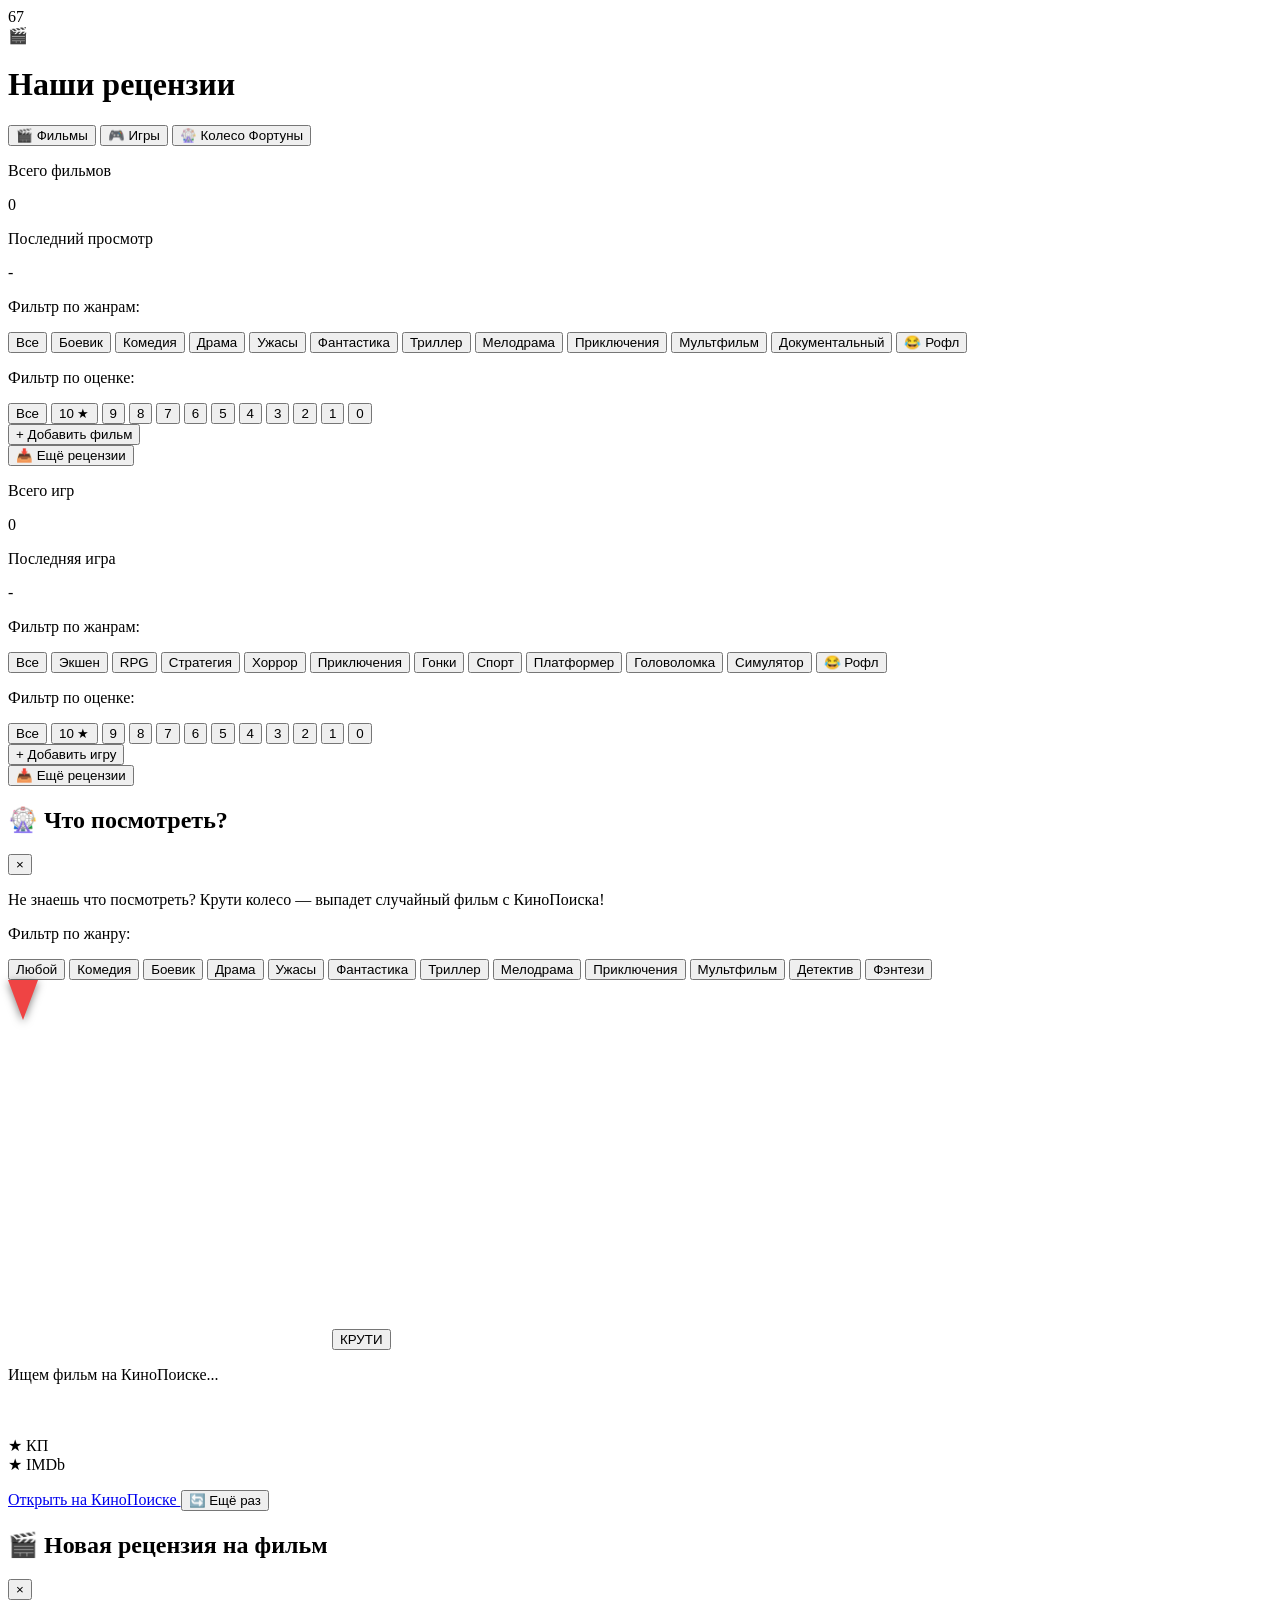
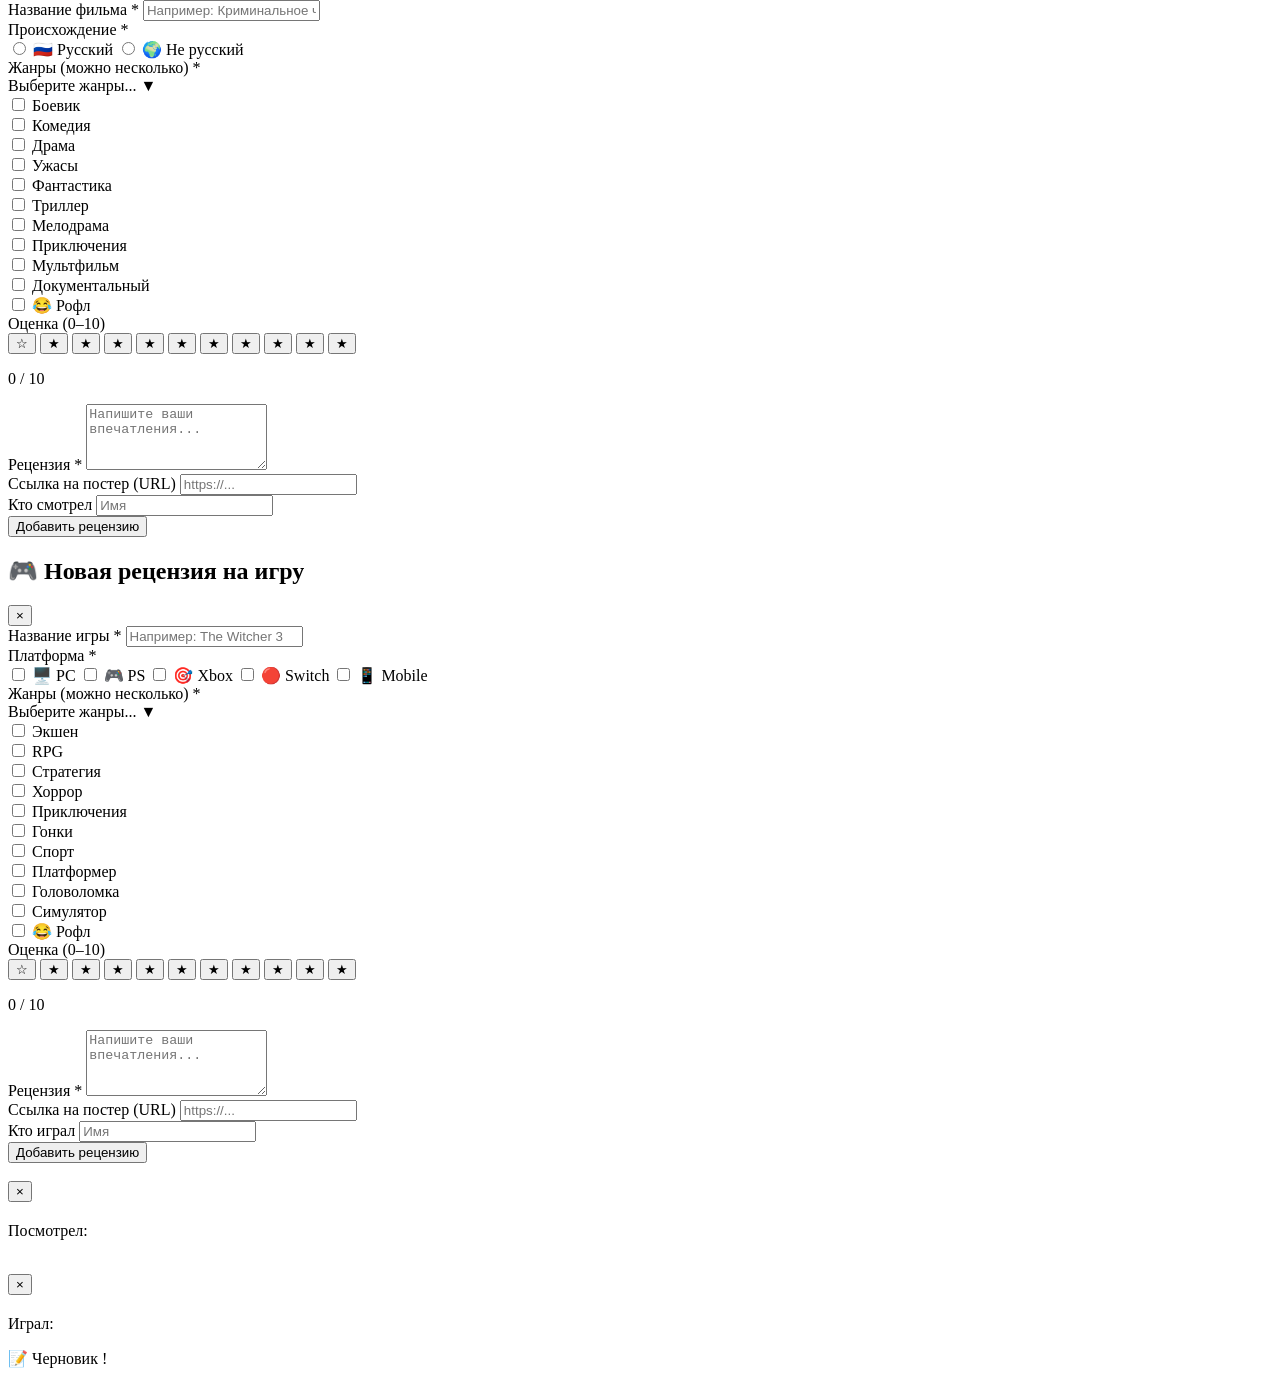
==== commit 5b4a4224: "Update index.html" ====
--- a/index.html
+++ b/index.html
@@ -6,29 +6,41 @@
     <title>🎬 Наши рецензии</title>
     <script src="https://cdn.tailwindcss.com"></script>
     <link href="https://fonts.googleapis.com/css2?family=Inter:wght@300;400;500;600;700&display=swap" rel="stylesheet">
-    <link rel="stylesheet" href="styles.css">
-    <base target="_blank">
+    <link rel="stylesheet" href="css/styles.css">
 </head>
 <body class="bg-gray-900 text-white min-h-screen">
-    <div class="spinning-67"><span class="digit">6</span><span class="digit">7</span></div>
-
+
+    <!-- Spinning 67 (Easter egg) -->
+    <div class="spinning-67">
+        <span class="digit">6</span><span class="digit">7</span>
+    </div>
+
+    <!-- ==================== HEADER ==================== -->
     <header class="bg-gray-800 border-b border-gray-700 sticky top-0 z-40">
         <div class="max-w-6xl mx-auto px-4 py-4">
-            <div class="flex items-center justify-between mb-4">
-                <div class="flex items-center gap-3">
-                    <span class="text-3xl">🎬</span>
-                    <h1 class="text-2xl font-bold bg-gradient-to-r from-indigo-400 to-purple-400 bg-clip-text text-transparent">Наши рецензии</h1>
-                </div>
+            <div class="flex items-center gap-3 mb-4">
+                <span class="text-3xl">🎬</span>
+                <h1 class="text-2xl font-bold bg-gradient-to-r from-indigo-400 to-purple-400 bg-clip-text text-transparent">
+                    Наши рецензии
+                </h1>
             </div>
             <nav class="flex gap-2 flex-wrap items-center">
-                <button class="nav-tab active" onclick="switchTab('movies')">🎬 Фильмы</button>
-                <button class="nav-tab" onclick="switchTab('games')">🎮 Игры</button>
+                <button class="nav-tab active" data-tab="movies">🎬 Фильмы</button>
+                <button class="nav-tab" data-tab="games">🎮 Игры</button>
+                <button onclick="openWheelModal()"
+                        class="ml-auto bg-gradient-to-r from-pink-500 to-purple-600 hover:from-pink-600 hover:to-purple-700 px-4 py-2 rounded-xl font-medium transition flex items-center gap-2 text-sm"
+                        title="Не знаешь что посмотреть?">
+                    <span class="text-lg">🎡</span> Колесо Фортуны
+                </button>
             </nav>
         </div>
     </header>
 
+    <!-- ==================== MOVIES SECTION ==================== -->
     <section id="moviesSection" class="section active">
         <main class="max-w-6xl mx-auto px-4 py-8">
+
+            <!-- Stats -->
             <div class="grid grid-cols-1 md:grid-cols-2 gap-4 mb-6">
                 <div class="bg-gray-800 rounded-2xl p-6 border border-gray-700">
                     <p class="text-gray-400 text-sm">Всего фильмов</p>
@@ -39,7 +51,9 @@
                     <p class="text-xl font-bold text-pink-400 truncate" id="lastMovie">-</p>
                 </div>
             </div>
-            <div class="mb-6">
+
+            <!-- Genre Filter -->
+            <div class="mb-4">
                 <p class="text-gray-400 text-sm mb-3">Фильтр по жанрам:</p>
                 <div class="flex flex-wrap gap-2" id="genreFilters">
                     <button class="filter-btn active" onclick="toggleGenre('all', this)">Все</button>
@@ -56,9 +70,11 @@
                     <button class="filter-btn" onclick="toggleGenre('Рофл', this)">😂 Рофл</button>
                 </div>
             </div>
+
+            <!-- Rating Filter -->
             <div class="mb-6">
                 <p class="text-gray-400 text-sm mb-3">Фильтр по оценке:</p>
-                <div class="flex flex-wrap gap-2 items-center" id="ratingFilters">
+                <div class="flex flex-wrap gap-2" id="ratingFilters">
                     <button class="filter-btn active" onclick="toggleRating('all', this)">Все</button>
                     <button class="filter-btn" onclick="toggleRating(10, this)">10 ★</button>
                     <button class="filter-btn" onclick="toggleRating(9, this)">9</button>
@@ -73,18 +89,29 @@
                     <button class="filter-btn" onclick="toggleRating(0, this)">0</button>
                 </div>
             </div>
-            <button onclick="openAddModal('movie')" class="bg-indigo-600 hover:bg-indigo-700 px-6 py-2.5 rounded-xl font-medium transition flex items-center gap-2 mb-6">
+
+            <button onclick="openAddMovieModal()" class="bg-indigo-600 hover:bg-indigo-700 px-6 py-2.5 rounded-xl font-medium transition flex items-center gap-2 mb-6">
                 <span>+</span> Добавить фильм
             </button>
+
+            <!-- Movies Grid -->
             <div id="moviesGrid" class="grid grid-cols-1 sm:grid-cols-2 lg:grid-cols-3 gap-6">
-                <div class="col-span-full flex justify-center py-20"><div class="loader"></div></div>
-            </div>
-            <button id="loadMoreMoviesBtn" class="load-more-btn hidden" onclick="loadMore('movies')">📥 Ещё рецензии</button>
+                <div class="col-span-full flex justify-center py-20">
+                    <div class="loader"></div>
+                </div>
+            </div>
+
+            <button id="loadMoreMoviesBtn" class="load-more-btn hidden" onclick="loadMoreMovies()">
+                📥 Ещё рецензии
+            </button>
         </main>
     </section>
 
+    <!-- ==================== GAMES SECTION ==================== -->
     <section id="gamesSection" class="section">
         <main class="max-w-6xl mx-auto px-4 py-8">
+
+            <!-- Stats -->
             <div class="grid grid-cols-1 md:grid-cols-2 gap-4 mb-6">
                 <div class="bg-gray-800 rounded-2xl p-6 border border-gray-700">
                     <p class="text-gray-400 text-sm">Всего игр</p>
@@ -95,7 +122,9 @@
                     <p class="text-xl font-bold text-cyan-400 truncate" id="lastGame">-</p>
                 </div>
             </div>
-            <div class="mb-6">
+
+            <!-- Genre Filter Games -->
+            <div class="mb-4">
                 <p class="text-gray-400 text-sm mb-3">Фильтр по жанрам:</p>
                 <div class="flex flex-wrap gap-2" id="genreFiltersGames">
                     <button class="filter-btn active" onclick="toggleGenreGame('all', this)">Все</button>
@@ -112,9 +141,11 @@
                     <button class="filter-btn" onclick="toggleGenreGame('Рофл', this)">😂 Рофл</button>
                 </div>
             </div>
+
+            <!-- Rating Filter Games -->
             <div class="mb-6">
                 <p class="text-gray-400 text-sm mb-3">Фильтр по оценке:</p>
-                <div class="flex flex-wrap gap-2 items-center" id="ratingFiltersGames">
+                <div class="flex flex-wrap gap-2" id="ratingFiltersGames">
                     <button class="filter-btn active" onclick="toggleRatingGame('all', this)">Все</button>
                     <button class="filter-btn" onclick="toggleRatingGame(10, this)">10 ★</button>
                     <button class="filter-btn" onclick="toggleRatingGame(9, this)">9</button>
@@ -129,27 +160,134 @@
                     <button class="filter-btn" onclick="toggleRatingGame(0, this)">0</button>
                 </div>
             </div>
-            <button onclick="openAddModal('game')" class="bg-emerald-600 hover:bg-emerald-700 px-6 py-2.5 rounded-xl font-medium transition flex items-center gap-2 mb-6">
+
+            <button onclick="openAddGameModal()" class="bg-emerald-600 hover:bg-emerald-700 px-6 py-2.5 rounded-xl font-medium transition flex items-center gap-2 mb-6">
                 <span>+</span> Добавить игру
             </button>
+
+            <!-- Games Grid -->
             <div id="gamesGrid" class="grid grid-cols-1 sm:grid-cols-2 lg:grid-cols-3 gap-6">
-                <div class="col-span-full flex justify-center py-20"><div class="loader"></div></div>
-            </div>
-            <button id="loadMoreGamesBtn" class="load-more-btn hidden" onclick="loadMore('games')">📥 Ещё рецензии</button>
+                <div class="col-span-full flex justify-center py-20">
+                    <div class="loader"></div>
+                </div>
+            </div>
+
+            <button id="loadMoreGamesBtn" class="load-more-btn hidden" onclick="loadMoreGames()">
+                📥 Ещё рецензии
+            </button>
         </main>
     </section>
 
-    <!-- Add Movie Modal -->
+    <!-- ==================== WHEEL OF FORTUNE MODAL ==================== -->
+    <div id="wheelModal" class="modal fixed inset-0 bg-black/90 backdrop-blur-sm z-50 items-center justify-center p-4">
+        <div class="bg-gray-800 rounded-2xl max-w-lg w-full border border-gray-700 relative overflow-hidden">
+            <div class="p-6 border-b border-gray-700 flex justify-between items-center">
+                <h2 class="text-xl font-bold">🎡 Что посмотреть?</h2>
+                <button onclick="closeWheelModal()" class="text-gray-400 hover:text-white text-2xl">&times;</button>
+            </div>
+            <div class="p-6 flex flex-col items-center">
+                <p class="text-gray-400 text-sm mb-4 text-center">Не знаешь что посмотреть? Крути колесо — выпадет случайный фильм с КиноПоиска!</p>
+
+                <!-- Genre filter for wheel -->
+                <div class="mb-4 w-full">
+                    <p class="text-gray-400 text-sm mb-2 text-center">Фильтр по жанру:</p>
+                    <div class="flex flex-wrap gap-2 justify-center" id="wheelGenreFilters">
+                        <button class="filter-btn active" onclick="setWheelGenre('all', this)">Любой</button>
+                        <button class="filter-btn" onclick="setWheelGenre('комедия', this)">Комедия</button>
+                        <button class="filter-btn" onclick="setWheelGenre('боевик', this)">Боевик</button>
+                        <button class="filter-btn" onclick="setWheelGenre('драма', this)">Драма</button>
+                        <button class="filter-btn" onclick="setWheelGenre('ужасы', this)">Ужасы</button>
+                        <button class="filter-btn" onclick="setWheelGenre('фантастика', this)">Фантастика</button>
+                        <button class="filter-btn" onclick="setWheelGenre('триллер', this)">Триллер</button>
+                        <button class="filter-btn" onclick="setWheelGenre('мелодрама', this)">Мелодрама</button>
+                        <button class="filter-btn" onclick="setWheelGenre('приключения', this)">Приключения</button>
+                        <button class="filter-btn" onclick="setWheelGenre('мультфильм', this)">Мультфильм</button>
+                        <button class="filter-btn" onclick="setWheelGenre('детектив', this)">Детектив</button>
+                        <button class="filter-btn" onclick="setWheelGenre('фэнтези', this)">Фэнтези</button>
+                    </div>
+                </div>
+
+                <!-- Canvas -->
+                <div class="relative mb-6">
+                    <!-- Pointer arrow -->
+                    <div class="absolute -top-3 left-1/2 -translate-x-1/2 z-10"
+                         style="filter: drop-shadow(0 2px 4px rgba(0,0,0,0.5));">
+                        <svg width="30" height="40" viewBox="0 0 30 40">
+                            <polygon points="15,40 0,0 30,0" fill="#ef4444"/>
+                        </svg>
+                    </div>
+                    <canvas id="wheelCanvas" width="320" height="320"
+                            class="rounded-full border-4 border-gray-700"></canvas>
+                    <!-- Spin button on top of canvas -->
+                    <button id="spinBtn" onclick="spinWheel()"
+                            class="absolute top-1/2 left-1/2 -translate-x-1/2 -translate-y-1/2 w-16 h-16 bg-gradient-to-br from-indigo-500 to-purple-600 rounded-full flex items-center justify-center text-white font-bold text-sm shadow-lg hover:scale-110 transition border-4 border-gray-800 z-20">
+                        КРУТИ
+                    </button>
+                </div>
+
+                <!-- Error block -->
+                <div id="wheelError" class="hidden w-full mb-3 bg-red-900/40 border border-red-700 rounded-xl px-4 py-3 text-red-300 text-sm"></div>
+
+                <!-- Loading indicator -->
+                <div id="wheelLoading" class="hidden mb-4 flex flex-col items-center">
+                    <div class="loader"></div>
+                    <p class="text-gray-400 text-sm mt-2">Ищем фильм на КиноПоиске...</p>
+                </div>
+
+                <!-- Result -->
+                <div id="wheelResult" class="hidden w-full">
+                    <div class="bg-gray-700/50 rounded-xl p-4">
+                        <div class="flex gap-4">
+                            <img id="wheelResultPoster" src="" alt=""
+                                 class="w-24 h-36 object-cover rounded-lg flex-shrink-0">
+                            <div class="flex-1 min-w-0">
+                                <h3 id="wheelResultTitle" class="text-lg font-bold text-white mb-1 truncate"></h3>
+                                <p id="wheelResultYear" class="text-gray-400 text-sm mb-1"></p>
+                                <div id="wheelResultGenres" class="flex flex-wrap gap-1 mb-2"></div>
+                                <div class="flex items-center gap-3 mb-2">
+                                    <div class="flex items-center gap-1">
+                                        <span class="text-yellow-400">★</span>
+                                        <span id="wheelResultKpRating" class="text-white font-bold"></span>
+                                        <span class="text-gray-500 text-xs">КП</span>
+                                    </div>
+                                    <div class="flex items-center gap-1">
+                                        <span class="text-yellow-400">★</span>
+                                        <span id="wheelResultImdbRating" class="text-white font-bold"></span>
+                                        <span class="text-gray-500 text-xs">IMDb</span>
+                                    </div>
+                                </div>
+                                <p id="wheelResultDesc" class="text-gray-300 text-sm line-clamp-3"></p>
+                            </div>
+                        </div>
+                        <div class="mt-3 flex gap-2">
+                            <a id="wheelKpLink" href="#" target="_blank"
+                               class="flex-1 bg-indigo-600 hover:bg-indigo-700 px-4 py-2 rounded-lg text-sm font-medium transition text-center">
+                                Открыть на КиноПоиске
+                            </a>
+                            <button onclick="spinWheel()"
+                                    class="bg-gray-700 hover:bg-gray-600 px-4 py-2 rounded-lg text-sm font-medium transition">
+                                🔄 Ещё раз
+                            </button>
+                        </div>
+                    </div>
+                </div>
+            </div>
+        </div>
+    </div>
+
+    <!-- ==================== ADD MOVIE MODAL ==================== -->
     <div id="addMovieModal" class="modal fixed inset-0 bg-black/80 backdrop-blur-sm z-50 items-center justify-center p-4">
         <div class="bg-gray-800 rounded-2xl max-w-lg w-full max-h-[90vh] overflow-y-auto border border-gray-700">
             <div class="p-6 border-b border-gray-700 flex justify-between items-center">
                 <h2 class="text-xl font-bold">🎬 Новая рецензия на фильм</h2>
-                <button onclick="closeAddModal('movie')" class="text-gray-400 hover:text-white text-2xl">&times;</button>
+                <button onclick="closeAddMovieModal()" class="text-gray-400 hover:text-white text-2xl">&times;</button>
             </div>
             <form id="addMovieForm" class="p-6 space-y-4">
                 <div>
                     <label class="block text-sm text-gray-400 mb-2">Название фильма *</label>
-                    <input type="text" id="movieTitle" required class="w-full bg-gray-700 border border-gray-600 rounded-xl px-4 py-3 text-white focus:outline-none focus:border-indigo-500" placeholder="Например: Криминальное чтиво">
+                    <input type="text" id="movieTitle" required
+                           class="w-full bg-gray-700 border border-gray-600 rounded-xl px-4 py-3 text-white focus:outline-none focus:border-indigo-500"
+                           placeholder="Например: Криминальное чтиво">
                 </div>
                 <div>
                     <label class="block text-sm text-gray-400 mb-2">Происхождение *</label>
@@ -188,36 +326,43 @@
                     <input type="hidden" id="movieGenres" required>
                 </div>
                 <div>
-                    <label class="block text-sm text-gray-400 mb-2">Оценка (0-10)</label>
+                    <label class="block text-sm text-gray-400 mb-2">Оценка (0–10)</label>
                     <div class="rating-10" id="starInputMovie">
-                        <button type="button" onclick="setRatingMovie(0)" class="star-btn text-2xl text-gray-600 hover:text-yellow-400 transition" data-rating="0">☆</button>
-                        <button type="button" onclick="setRatingMovie(1)" class="star-btn text-2xl text-gray-600 hover:text-yellow-400 transition" data-rating="1">★</button>
-                        <button type="button" onclick="setRatingMovie(2)" class="star-btn text-2xl text-gray-600 hover:text-yellow-400 transition" data-rating="2">★</button>
-                        <button type="button" onclick="setRatingMovie(3)" class="star-btn text-2xl text-gray-600 hover:text-yellow-400 transition" data-rating="3">★</button>
-                        <button type="button" onclick="setRatingMovie(4)" class="star-btn text-2xl text-gray-600 hover:text-yellow-400 transition" data-rating="4">★</button>
-                        <button type="button" onclick="setRatingMovie(5)" class="star-btn text-2xl text-gray-600 hover:text-yellow-400 transition" data-rating="5">★</button>
-                        <button type="button" onclick="setRatingMovie(6)" class="star-btn text-2xl text-gray-600 hover:text-yellow-400 transition" data-rating="6">★</button>
-                        <button type="button" onclick="setRatingMovie(7)" class="star-btn text-2xl text-gray-600 hover:text-yellow-400 transition" data-rating="7">★</button>
-                        <button type="button" onclick="setRatingMovie(8)" class="star-btn text-2xl text-gray-600 hover:text-yellow-400 transition" data-rating="8">★</button>
-                        <button type="button" onclick="setRatingMovie(9)" class="star-btn text-2xl text-gray-600 hover:text-yellow-400 transition" data-rating="9">★</button>
-                        <button type="button" onclick="setRatingMovie(10)" class="star-btn text-2xl text-gray-600 hover:text-yellow-400 transition" data-rating="10">★</button>
+                        <button type="button" onclick="setRatingMovie(0)"  class="star-btn text-gray-600 hover:text-yellow-400 transition" data-rating="0">☆</button>
+                        <button type="button" onclick="setRatingMovie(1)"  class="star-btn text-gray-600 hover:text-yellow-400 transition" data-rating="1">★</button>
+                        <button type="button" onclick="setRatingMovie(2)"  class="star-btn text-gray-600 hover:text-yellow-400 transition" data-rating="2">★</button>
+                        <button type="button" onclick="setRatingMovie(3)"  class="star-btn text-gray-600 hover:text-yellow-400 transition" data-rating="3">★</button>
+                        <button type="button" onclick="setRatingMovie(4)"  class="star-btn text-gray-600 hover:text-yellow-400 transition" data-rating="4">★</button>
+                        <button type="button" onclick="setRatingMovie(5)"  class="star-btn text-gray-600 hover:text-yellow-400 transition" data-rating="5">★</button>
+                        <button type="button" onclick="setRatingMovie(6)"  class="star-btn text-gray-600 hover:text-yellow-400 transition" data-rating="6">★</button>
+                        <button type="button" onclick="setRatingMovie(7)"  class="star-btn text-gray-600 hover:text-yellow-400 transition" data-rating="7">★</button>
+                        <button type="button" onclick="setRatingMovie(8)"  class="star-btn text-gray-600 hover:text-yellow-400 transition" data-rating="8">★</button>
+                        <button type="button" onclick="setRatingMovie(9)"  class="star-btn text-gray-600 hover:text-yellow-400 transition" data-rating="9">★</button>
+                        <button type="button" onclick="setRatingMovie(10)" class="star-btn text-gray-600 hover:text-yellow-400 transition" data-rating="10">★</button>
                     </div>
                     <input type="hidden" id="movieRating" value="0">
                     <p class="text-yellow-400 font-bold mt-2" id="movieRatingDisplay">0 / 10</p>
                 </div>
                 <div>
                     <label class="block text-sm text-gray-400 mb-2">Рецензия *</label>
-                    <textarea id="movieReview" required rows="4" class="w-full bg-gray-700 border border-gray-600 rounded-xl px-4 py-3 text-white focus:outline-none focus:border-indigo-500 resize-none" placeholder="Напишите ваши впечатления..."></textarea>
+                    <textarea id="movieReview" required rows="4"
+                              class="w-full bg-gray-700 border border-gray-600 rounded-xl px-4 py-3 text-white focus:outline-none focus:border-indigo-500 resize-none"
+                              placeholder="Напишите ваши впечатления..."></textarea>
                 </div>
                 <div>
                     <label class="block text-sm text-gray-400 mb-2">Ссылка на постер (URL)</label>
-                    <input type="url" id="moviePosterUrl" class="w-full bg-gray-700 border border-gray-600 rounded-xl px-4 py-3 text-white focus:outline-none focus:border-indigo-500" placeholder="https://...">
+                    <input type="url" id="moviePosterUrl"
+                           class="w-full bg-gray-700 border border-gray-600 rounded-xl px-4 py-3 text-white focus:outline-none focus:border-indigo-500"
+                           placeholder="https://...">
                 </div>
                 <div>
                     <label class="block text-sm text-gray-400 mb-2">Кто смотрел</label>
-                    <input type="text" id="movieWatcher" class="w-full bg-gray-700 border border-gray-600 rounded-xl px-4 py-3 text-white focus:outline-none focus:border-indigo-500" placeholder="Имя">
-                </div>
-                <button type="submit" class="w-full bg-indigo-600 hover:bg-indigo-700 py-3 rounded-xl font-medium transition flex items-center justify-center gap-2">
+                    <input type="text" id="movieWatcher"
+                           class="w-full bg-gray-700 border border-gray-600 rounded-xl px-4 py-3 text-white focus:outline-none focus:border-indigo-500"
+                           placeholder="Имя">
+                </div>
+                <button type="submit"
+                        class="w-full bg-indigo-600 hover:bg-indigo-700 py-3 rounded-xl font-medium transition flex items-center justify-center gap-2">
                     <span id="submitMovieText">Добавить рецензию</span>
                     <div id="submitMovieLoader" class="loader w-5 h-5 border-2 hidden"></div>
                 </button>
@@ -225,17 +370,19 @@
         </div>
     </div>
 
-    <!-- Add Game Modal -->
+    <!-- ==================== ADD GAME MODAL ==================== -->
     <div id="addGameModal" class="modal fixed inset-0 bg-black/80 backdrop-blur-sm z-50 items-center justify-center p-4">
         <div class="bg-gray-800 rounded-2xl max-w-lg w-full max-h-[90vh] overflow-y-auto border border-gray-700">
             <div class="p-6 border-b border-gray-700 flex justify-between items-center">
                 <h2 class="text-xl font-bold">🎮 Новая рецензия на игру</h2>
-                <button onclick="closeAddModal('game')" class="text-gray-400 hover:text-white text-2xl">&times;</button>
+                <button onclick="closeAddGameModal()" class="text-gray-400 hover:text-white text-2xl">&times;</button>
             </div>
             <form id="addGameForm" class="p-6 space-y-4">
                 <div>
                     <label class="block text-sm text-gray-400 mb-2">Название игры *</label>
-                    <input type="text" id="gameTitle" required class="w-full bg-gray-700 border border-gray-600 rounded-xl px-4 py-3 text-white focus:outline-none focus:border-emerald-500" placeholder="Например: The Witcher 3">
+                    <input type="text" id="gameTitle" required
+                           class="w-full bg-gray-700 border border-gray-600 rounded-xl px-4 py-3 text-white focus:outline-none focus:border-emerald-500"
+                           placeholder="Например: The Witcher 3">
                 </div>
                 <div>
                     <label class="block text-sm text-gray-400 mb-2">Платформа *</label>
@@ -287,36 +434,43 @@
                     <input type="hidden" id="gameGenres" required>
                 </div>
                 <div>
-                    <label class="block text-sm text-gray-400 mb-2">Оценка (0-10)</label>
+                    <label class="block text-sm text-gray-400 mb-2">Оценка (0–10)</label>
                     <div class="rating-10" id="starInputGame">
-                        <button type="button" onclick="setRatingGame(0)" class="star-btn text-2xl text-gray-600 hover:text-yellow-400 transition" data-rating="0">☆</button>
-                        <button type="button" onclick="setRatingGame(1)" class="star-btn text-2xl text-gray-600 hover:text-yellow-400 transition" data-rating="1">★</button>
-                        <button type="button" onclick="setRatingGame(2)" class="star-btn text-2xl text-gray-600 hover:text-yellow-400 transition" data-rating="2">★</button>
-                        <button type="button" onclick="setRatingGame(3)" class="star-btn text-2xl text-gray-600 hover:text-yellow-400 transition" data-rating="3">★</button>
-                        <button type="button" onclick="setRatingGame(4)" class="star-btn text-2xl text-gray-600 hover:text-yellow-400 transition" data-rating="4">★</button>
-                        <button type="button" onclick="setRatingGame(5)" class="star-btn text-2xl text-gray-600 hover:text-yellow-400 transition" data-rating="5">★</button>
-                        <button type="button" onclick="setRatingGame(6)" class="star-btn text-2xl text-gray-600 hover:text-yellow-400 transition" data-rating="6">★</button>
-                        <button type="button" onclick="setRatingGame(7)" class="star-btn text-2xl text-gray-600 hover:text-yellow-400 transition" data-rating="7">★</button>
-                        <button type="button" onclick="setRatingGame(8)" class="star-btn text-2xl text-gray-600 hover:text-yellow-400 transition" data-rating="8">★</button>
-                        <button type="button" onclick="setRatingGame(9)" class="star-btn text-2xl text-gray-600 hover:text-yellow-400 transition" data-rating="9">★</button>
-                        <button type="button" onclick="setRatingGame(10)" class="star-btn text-2xl text-gray-600 hover:text-yellow-400 transition" data-rating="10">★</button>
+                        <button type="button" onclick="setRatingGame(0)"  class="star-btn text-gray-600 hover:text-yellow-400 transition" data-rating="0">☆</button>
+                        <button type="button" onclick="setRatingGame(1)"  class="star-btn text-gray-600 hover:text-yellow-400 transition" data-rating="1">★</button>
+                        <button type="button" onclick="setRatingGame(2)"  class="star-btn text-gray-600 hover:text-yellow-400 transition" data-rating="2">★</button>
+                        <button type="button" onclick="setRatingGame(3)"  class="star-btn text-gray-600 hover:text-yellow-400 transition" data-rating="3">★</button>
+                        <button type="button" onclick="setRatingGame(4)"  class="star-btn text-gray-600 hover:text-yellow-400 transition" data-rating="4">★</button>
+                        <button type="button" onclick="setRatingGame(5)"  class="star-btn text-gray-600 hover:text-yellow-400 transition" data-rating="5">★</button>
+                        <button type="button" onclick="setRatingGame(6)"  class="star-btn text-gray-600 hover:text-yellow-400 transition" data-rating="6">★</button>
+                        <button type="button" onclick="setRatingGame(7)"  class="star-btn text-gray-600 hover:text-yellow-400 transition" data-rating="7">★</button>
+                        <button type="button" onclick="setRatingGame(8)"  class="star-btn text-gray-600 hover:text-yellow-400 transition" data-rating="8">★</button>
+                        <button type="button" onclick="setRatingGame(9)"  class="star-btn text-gray-600 hover:text-yellow-400 transition" data-rating="9">★</button>
+                        <button type="button" onclick="setRatingGame(10)" class="star-btn text-gray-600 hover:text-yellow-400 transition" data-rating="10">★</button>
                     </div>
                     <input type="hidden" id="gameRating" value="0">
                     <p class="text-yellow-400 font-bold mt-2" id="gameRatingDisplay">0 / 10</p>
                 </div>
                 <div>
                     <label class="block text-sm text-gray-400 mb-2">Рецензия *</label>
-                    <textarea id="gameReview" required rows="4" class="w-full bg-gray-700 border border-gray-600 rounded-xl px-4 py-3 text-white focus:outline-none focus:border-emerald-500 resize-none" placeholder="Напишите ваши впечатления..."></textarea>
+                    <textarea id="gameReview" required rows="4"
+                              class="w-full bg-gray-700 border border-gray-600 rounded-xl px-4 py-3 text-white focus:outline-none focus:border-emerald-500 resize-none"
+                              placeholder="Напишите ваши впечатления..."></textarea>
                 </div>
                 <div>
                     <label class="block text-sm text-gray-400 mb-2">Ссылка на постер (URL)</label>
-                    <input type="url" id="gamePosterUrl" class="w-full bg-gray-700 border border-gray-600 rounded-xl px-4 py-3 text-white focus:outline-none focus:border-emerald-500" placeholder="https://...">
+                    <input type="url" id="gamePosterUrl"
+                           class="w-full bg-gray-700 border border-gray-600 rounded-xl px-4 py-3 text-white focus:outline-none focus:border-emerald-500"
+                           placeholder="https://...">
                 </div>
                 <div>
                     <label class="block text-sm text-gray-400 mb-2">Кто играл</label>
-                    <input type="text" id="gamePlayer" class="w-full bg-gray-700 border border-gray-600 rounded-xl px-4 py-3 text-white focus:outline-none focus:border-emerald-500" placeholder="Имя">
-                </div>
-                <button type="submit" class="w-full bg-emerald-600 hover:bg-emerald-700 py-3 rounded-xl font-medium transition flex items-center justify-center gap-2">
+                    <input type="text" id="gamePlayer"
+                           class="w-full bg-gray-700 border border-gray-600 rounded-xl px-4 py-3 text-white focus:outline-none focus:border-emerald-500"
+                           placeholder="Имя">
+                </div>
+                <button type="submit"
+                        class="w-full bg-emerald-600 hover:bg-emerald-700 py-3 rounded-xl font-medium transition flex items-center justify-center gap-2">
                     <span id="submitGameText">Добавить рецензию</span>
                     <div id="submitGameLoader" class="loader w-5 h-5 border-2 hidden"></div>
                 </button>
@@ -324,22 +478,25 @@
         </div>
     </div>
 
-    <!-- View Movie Modal -->
+    <!-- ==================== VIEW MOVIE MODAL ==================== -->
     <div id="viewMovieModal" class="modal fixed inset-0 bg-black/90 backdrop-blur-sm z-50 items-center justify-center p-4">
         <div class="bg-gray-800 rounded-2xl max-w-2xl w-full max-h-[90vh] overflow-y-auto border border-gray-700">
             <div class="relative">
-                <img id="viewMoviePoster" src="" alt="" class="w-full h-64 object-cover">
+                <img id="viewMoviePoster" src="" alt="" class="w-full h-64 object-cover rounded-t-2xl">
                 <div id="viewMovieOrigin" class="origin-badge"></div>
-                <button onclick="closeViewModal('movie')" class="absolute top-4 right-4 bg-black/50 hover:bg-black/70 text-white w-10 h-10 rounded-full flex items-center justify-center text-xl transition backdrop-blur-sm">&times;</button>
+                <button onclick="closeViewMovieModal()"
+                        class="absolute top-4 right-4 bg-black/50 hover:bg-black/70 text-white w-10 h-10 rounded-full flex items-center justify-center text-xl transition backdrop-blur-sm">
+                    &times;
+                </button>
             </div>
             <div class="p-6">
-                <div class="flex items-start justify-between mb-4">
-                    <div>
+                <div class="flex items-start justify-between mb-4 gap-4">
+                    <div class="min-w-0">
                         <h2 id="viewMovieTitle" class="text-2xl font-bold mb-1"></h2>
                         <div id="viewMovieGenres" class="mb-2 flex flex-wrap gap-1"></div>
                         <p class="text-gray-400 text-sm">Посмотрел: <span id="viewMovieWatcher" class="text-indigo-400"></span></p>
                     </div>
-                    <div class="rating-display" id="viewMovieRating"></div>
+                    <div class="rating-display flex-shrink-0" id="viewMovieRating"></div>
                 </div>
                 <div class="bg-gray-700/50 rounded-xl p-4 mb-4">
                     <p id="viewMovieReview" class="text-gray-200 leading-relaxed"></p>
@@ -349,22 +506,25 @@
         </div>
     </div>
 
-    <!-- View Game Modal -->
+    <!-- ==================== VIEW GAME MODAL ==================== -->
     <div id="viewGameModal" class="modal fixed inset-0 bg-black/90 backdrop-blur-sm z-50 items-center justify-center p-4">
         <div class="bg-gray-800 rounded-2xl max-w-2xl w-full max-h-[90vh] overflow-y-auto border border-gray-700">
             <div class="relative">
-                <img id="viewGamePoster" src="" alt="" class="w-full h-64 object-cover">
+                <img id="viewGamePoster" src="" alt="" class="w-full h-64 object-cover rounded-t-2xl">
                 <div id="viewGamePlatforms" class="absolute top-3 left-3 flex flex-wrap gap-1"></div>
-                <button onclick="closeViewModal('game')" class="absolute top-4 right-4 bg-black/50 hover:bg-black/70 text-white w-10 h-10 rounded-full flex items-center justify-center text-xl transition backdrop-blur-sm">&times;</button>
+                <button onclick="closeViewGameModal()"
+                        class="absolute top-4 right-4 bg-black/50 hover:bg-black/70 text-white w-10 h-10 rounded-full flex items-center justify-center text-xl transition backdrop-blur-sm">
+                    &times;
+                </button>
             </div>
             <div class="p-6">
-                <div class="flex items-start justify-between mb-4">
-                    <div>
+                <div class="flex items-start justify-between mb-4 gap-4">
+                    <div class="min-w-0">
                         <h2 id="viewGameTitle" class="text-2xl font-bold mb-1"></h2>
                         <div id="viewGameGenres" class="mb-2 flex flex-wrap gap-1"></div>
                         <p class="text-gray-400 text-sm">Играл: <span id="viewGamePlayer" class="text-emerald-400"></span></p>
                     </div>
-                    <div class="rating-display" id="viewGameRating"></div>
+                    <div class="rating-display flex-shrink-0" id="viewGameRating"></div>
                 </div>
                 <div class="bg-gray-700/50 rounded-xl p-4 mb-4">
                     <p id="viewGameReview" class="text-gray-200 leading-relaxed"></p>
@@ -374,13 +534,14 @@
         </div>
     </div>
 
-    <!-- Draft Bubble -->
-    <div id="draftBubble" class="draft-bubble" onclick="restoreDraft()">
+    <!-- ==================== DRAFT BUBBLE ==================== -->
+    <div id="draftBubble" class="draft-bubble">
         <span>📝</span>
         <span>Черновик</span>
-        <span class="draft-badge" id="draftBadge">!</span>
-    </div>
-
-    <script type="module" src="main.js"></script>
+        <span class="draft-badge">!</span>
+    </div>
+
+    <!-- Entry point — ES module so Firebase imports work -->
+    <script type="module" src="js/app.js"></script>
 </body>
-</html>+</html>
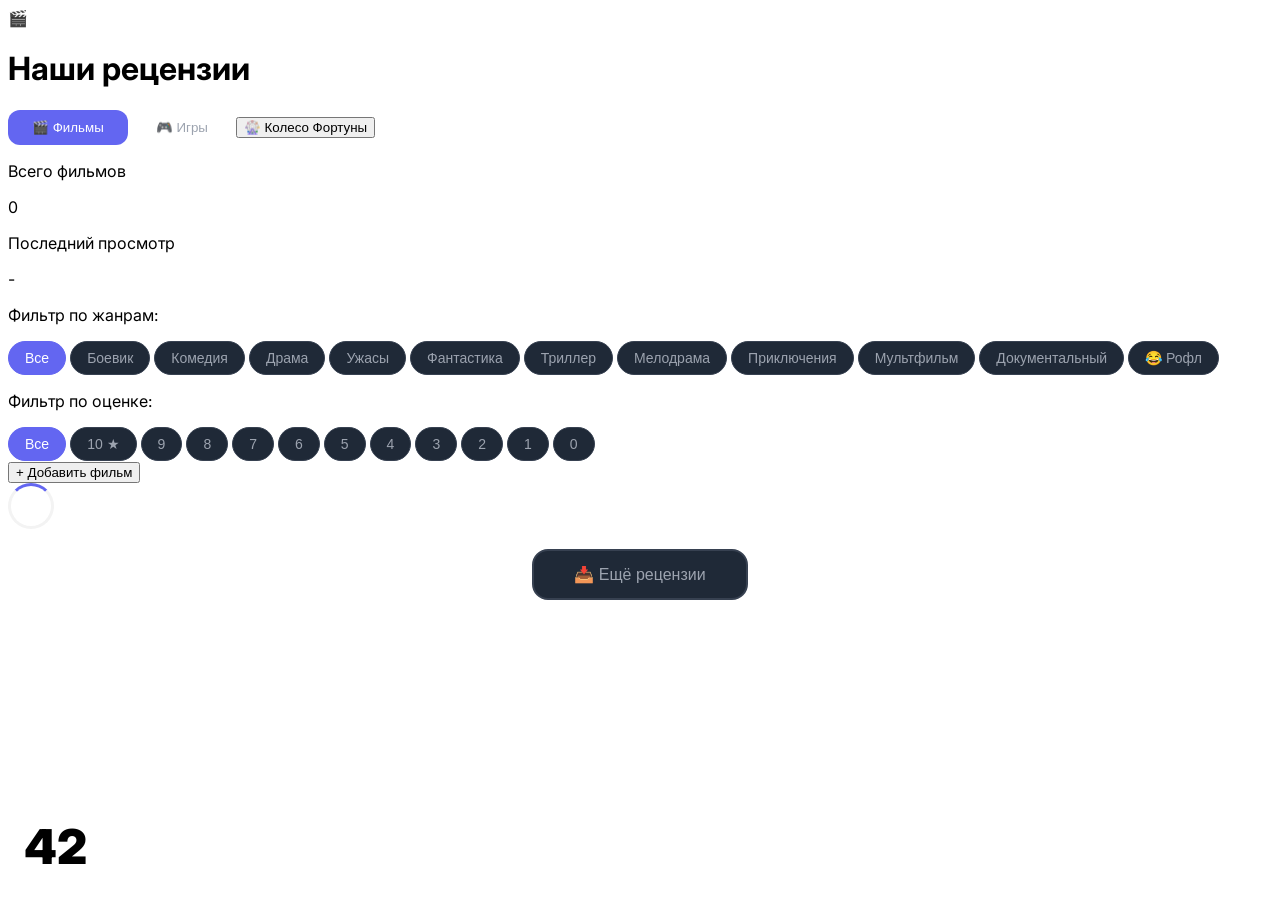
==== commit 65af1609: "Update spinning digits in index.html" ====
--- a/index.html
+++ b/index.html
@@ -12,7 +12,7 @@
 
     <!-- Spinning 67 (Easter egg) -->
     <div class="spinning-67">
-        <span class="digit">6</span><span class="digit">7</span>
+        <span class="digit">4</span><span class="digit">2</span>
     </div>
 
     <!-- ==================== HEADER ==================== -->
--- a/css/styles.css
+++ b/css/styles.css
@@ -0,0 +1,316 @@
+/* ==================== BASE ==================== */
+body { font-family: 'Inter', sans-serif; }
+
+/* ==================== CARDS ==================== */
+.movie-card, .game-card {
+    transition: all 0.3s ease;
+    cursor: pointer;
+}
+.movie-card:hover, .game-card:hover {
+    transform: translateY(-5px);
+    box-shadow: 0 20px 40px rgba(0,0,0,0.15);
+}
+
+/* ==================== MODALS ==================== */
+.modal {
+    display: none;
+    animation: fadeIn 0.3s ease;
+}
+.modal.active {
+    display: flex;
+}
+@keyframes fadeIn {
+    from { opacity: 0; }
+    to   { opacity: 1; }
+}
+
+/* ==================== POSTER ==================== */
+.poster-img {
+    width: 100%;
+    height: 300px;
+    object-fit: cover;
+    border-radius: 0; /* card has overflow-hidden, no need for extra radius */
+}
+
+/* ==================== LOADER SPINNER ==================== */
+.loader {
+    border: 3px solid #f3f3f3;
+    border-top: 3px solid #6366f1;
+    border-radius: 50%;
+    width: 40px;
+    height: 40px;
+    animation: spin 1s linear infinite;
+}
+@keyframes spin {
+    0%   { transform: rotate(0deg); }
+    100% { transform: rotate(360deg); }
+}
+
+/* ==================== RATING BADGE ==================== */
+.rating-display {
+    background: linear-gradient(135deg, #fbbf24, #f59e0b);
+    color: #1f2937;
+    padding: 4px 12px;
+    border-radius: 20px;
+    font-weight: bold;
+    font-size: 14px;
+}
+
+/* ==================== TEXT CLAMP ==================== */
+.line-clamp-3 {
+    display: -webkit-box;
+    -webkit-line-clamp: 3;
+    -webkit-box-orient: vertical;
+    overflow: hidden;
+}
+.line-clamp-1 {
+    display: -webkit-box;
+    -webkit-line-clamp: 1;
+    -webkit-box-orient: vertical;
+    overflow: hidden;
+}
+
+/* ==================== GENRE TAGS ==================== */
+.genre-tag {
+    display: inline-block;
+    padding: 4px 12px;
+    border-radius: 20px;
+    font-size: 12px;
+    font-weight: 500;
+    margin-right: 4px;
+    margin-bottom: 4px;
+}
+.genre-action      { background: #ef4444; color: white; }
+.genre-comedy      { background: #f59e0b; color: white; }
+.genre-drama       { background: #8b5cf6; color: white; }
+.genre-horror      { background: #1f2937; color: #ef4444; border: 1px solid #ef4444; }
+.genre-scifi       { background: #06b6d4; color: white; }
+.genre-thriller    { background: #7c3aed; color: white; }
+.genre-romance     { background: #ec4899; color: white; }
+.genre-adventure   { background: #10b981; color: white; }
+.genre-animation   { background: #f97316; color: white; }
+.genre-documentary { background: #6b7280; color: white; }
+.genre-rofl {
+    background: linear-gradient(135deg, #ff6b6b, #feca57, #48dbfb, #ff9ff3);
+    color: #1f2937;
+    font-weight: 700;
+    text-shadow: 0 0 2px rgba(255,255,255,0.5);
+    animation: rainbow 2s ease infinite;
+}
+@keyframes rainbow {
+    0%, 100% { filter: hue-rotate(0deg); }
+    50%       { filter: hue-rotate(30deg); }
+}
+
+/* ==================== PLATFORM TAGS ==================== */
+.platform-tag {
+    display: inline-block;
+    padding: 3px 10px;
+    border-radius: 8px;
+    font-size: 11px;
+    font-weight: 600;
+    margin-right: 4px;
+}
+.platform-pc     { background: #3b82f6; color: white; }
+.platform-ps     { background: #003791; color: white; }
+.platform-xbox   { background: #107c10; color: white; }
+.platform-switch { background: #e60012; color: white; }
+.platform-mobile { background: #8b5cf6; color: white; }
+
+/* ==================== ORIGIN BADGE ==================== */
+.origin-badge {
+    position: absolute;
+    top: 3px;
+    left: 3px;
+    padding: 4px 10px;
+    border-radius: 10px;
+    font-size: 11px;
+    font-weight: 700;
+    z-index: 10;
+}
+.origin-russian {
+    background: linear-gradient(135deg, #ffffff, #d4af37);
+    color: #1e3a5f;
+    border: 1px solid #d4af37;
+}
+.origin-foreign {
+    background: linear-gradient(135deg, #3b82f6, #1e40af);
+    color: white;
+}
+
+/* ==================== DRAFT BUBBLE ==================== */
+.draft-bubble {
+    position: fixed;
+    bottom: 24px;
+    right: 24px;
+    background: #6366f1;
+    color: white;
+    padding: 12px 20px;
+    border-radius: 16px;
+    cursor: pointer;
+    box-shadow: 0 10px 30px rgba(99, 102, 241, 0.4);
+    display: none;
+    align-items: center;
+    gap: 8px;
+    z-index: 100;
+    animation: slideUp 0.3s ease;
+    transition: transform 0.2s;
+}
+.draft-bubble:hover { transform: scale(1.05); }
+.draft-bubble.active { display: flex; }
+@keyframes slideUp {
+    from { transform: translateY(20px); opacity: 0; }
+    to   { transform: translateY(0);    opacity: 1; }
+}
+.draft-badge {
+    background: #ef4444;
+    color: white;
+    font-size: 11px;
+    padding: 2px 8px;
+    border-radius: 10px;
+    font-weight: bold;
+}
+
+/* ==================== FILTER BUTTONS ==================== */
+.filter-btn {
+    padding: 8px 16px;
+    border-radius: 20px;
+    font-size: 14px;
+    transition: all 0.2s;
+    border: 1px solid #374151;
+    background: #1f2937;
+    color: #9ca3af;
+    cursor: pointer;
+}
+.filter-btn:hover { border-color: #6366f1; color: #c7c8ff; }
+.filter-btn.active { background: #6366f1; color: white; border-color: #6366f1; }
+
+/* ==================== NAV TABS ==================== */
+.nav-tab {
+    padding: 10px 24px;
+    border-radius: 12px;
+    font-weight: 500;
+    cursor: pointer;
+    transition: all 0.3s;
+    border: none;
+    background: transparent;
+    color: #9ca3af;
+}
+.nav-tab:hover  { color: white; }
+.nav-tab.active { background: #6366f1; color: white; }
+
+/* ==================== SECTIONS ==================== */
+.section        { display: none; }
+.section.active { display: block; }
+
+/* ==================== LOAD MORE BUTTON ==================== */
+.load-more-btn {
+    background: #1f2937;
+    border: 2px solid #374151;
+    color: #9ca3af;
+    padding: 14px 40px;
+    border-radius: 16px;
+    font-size: 16px;
+    font-weight: 500;
+    cursor: pointer;
+    transition: all 0.3s;
+    margin: 20px auto;
+    display: block;
+}
+.load-more-btn:hover { border-color: #6366f1; color: white; background: #374151; }
+
+/* ==================== STAR RATING ==================== */
+.rating-10 { display: flex; gap: 4px; flex-wrap: wrap; }
+.rating-10 .star-btn { font-size: 24px; }
+
+/* ==================== MULTI-SELECT DROPDOWN ==================== */
+.multi-select { position: relative; }
+.multi-select-dropdown {
+    display: none;
+    position: absolute;
+    top: 100%;
+    left: 0;
+    right: 0;
+    background: #374151;
+    border: 1px solid #4b5563;
+    border-radius: 12px;
+    margin-top: 4px;
+    max-height: 200px;
+    overflow-y: auto;
+    z-index: 50;
+    padding: 8px;
+}
+.multi-select-dropdown.active { display: block; }
+.multi-select-option {
+    padding: 8px 12px;
+    border-radius: 8px;
+    cursor: pointer;
+    display: flex;
+    align-items: center;
+    gap: 8px;
+}
+.multi-select-option:hover { background: #4b5563; }
+.multi-select-option input[type="checkbox"] {
+    width: 16px; height: 16px; accent-color: #6366f1;
+}
+.multi-select-trigger {
+    width: 100%;
+    background: #374151;
+    border: 1px solid #4b5563;
+    border-radius: 12px;
+    padding: 10px 14px;
+    color: white;
+    cursor: pointer;
+    display: flex;
+    justify-content: space-between;
+    align-items: center;
+}
+
+/* ==================== SPINNING 67 ==================== */
+.spinning-67 {
+    position: fixed;
+    bottom: 24px;
+    left: 24px;
+    font-size: 48px;
+    font-weight: 900;
+    z-index: 100;
+    animation: spin3d 3s linear infinite;
+    transform-style: preserve-3d;
+    pointer-events: none; /* don't block clicks */
+}
+.spinning-67 .digit { display: inline-block; animation: colorCycle 2s linear infinite; }
+.spinning-67 .digit:nth-child(1) { animation-delay: 0s; }
+.spinning-67 .digit:nth-child(2) { animation-delay: 0.5s; }
+@keyframes spin3d {
+    0%   { transform: rotateY(0deg)   rotateX(0deg); }
+    25%  { transform: rotateY(90deg)  rotateX(10deg); }
+    50%  { transform: rotateY(180deg) rotateX(0deg); }
+    75%  { transform: rotateY(270deg) rotateX(-10deg); }
+    100% { transform: rotateY(360deg) rotateX(0deg); }
+}
+@keyframes colorCycle {
+    0%   { color: #ef4444; text-shadow: 0 0 20px #ef4444; }
+    16%  { color: #f59e0b; text-shadow: 0 0 20px #f59e0b; }
+    33%  { color: #10b981; text-shadow: 0 0 20px #10b981; }
+    50%  { color: #06b6d4; text-shadow: 0 0 20px #06b6d4; }
+    66%  { color: #8b5cf6; text-shadow: 0 0 20px #8b5cf6; }
+    83%  { color: #ec4899; text-shadow: 0 0 20px #ec4899; }
+    100% { color: #ef4444; text-shadow: 0 0 20px #ef4444; }
+}
+
+/* ==================== WHEEL OF FORTUNE ==================== */
+#spinBtn {
+    cursor: pointer;
+    user-select: none;
+}
+#spinBtn:disabled {
+    opacity: 0.5;
+    cursor: not-allowed;
+}
+#spinBtn.spinning {
+    animation: pulseSpin 0.5s ease infinite alternate;
+}
+@keyframes pulseSpin {
+    from { box-shadow: 0 0 10px rgba(99, 102, 241, 0.5); }
+    to   { box-shadow: 0 0 25px rgba(168, 85, 247, 0.8); }
+}
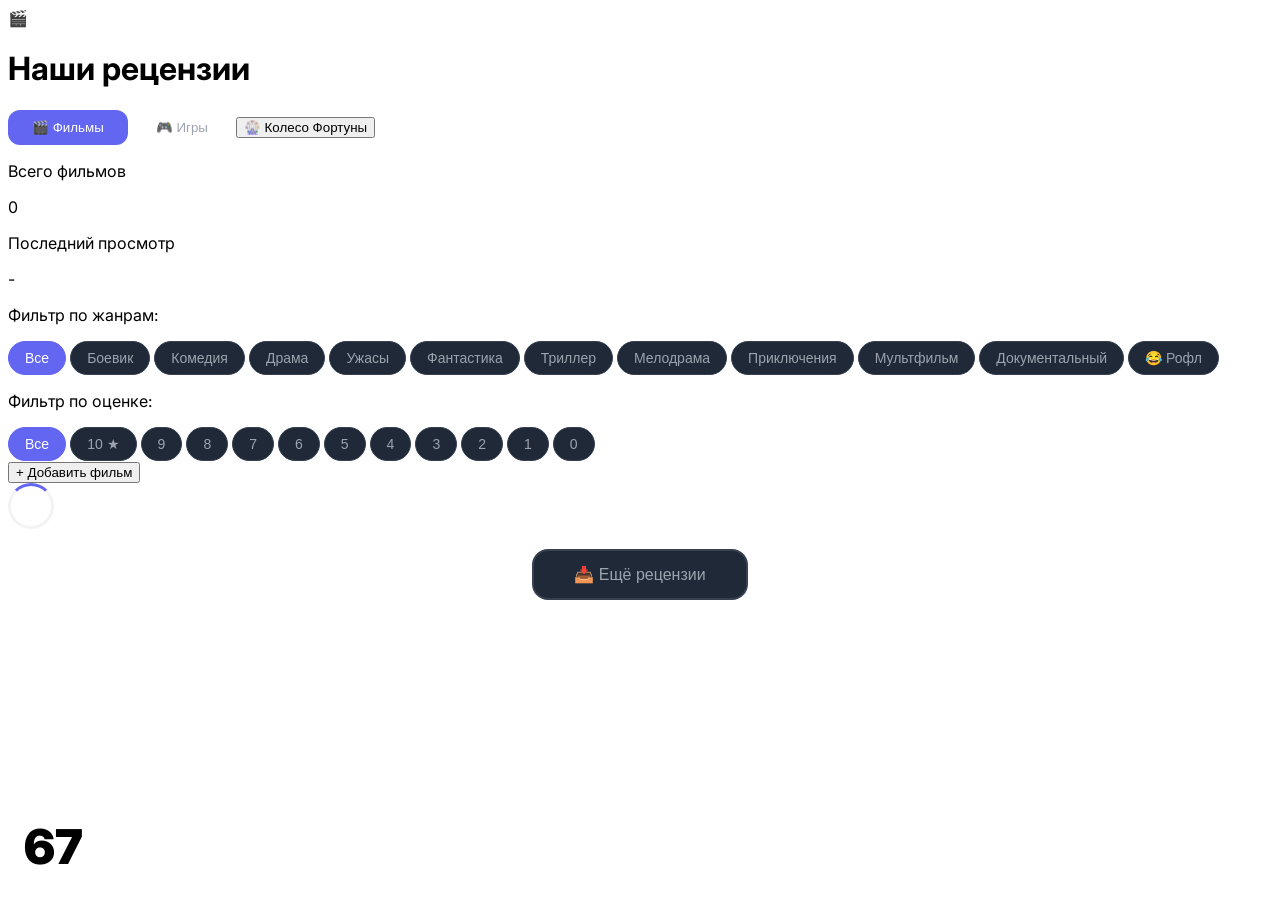
==== commit cf72f583: "Add files via upload" ====
--- a/index.html
+++ b/index.html
@@ -12,7 +12,7 @@
 
     <!-- Spinning 67 (Easter egg) -->
     <div class="spinning-67">
-        <span class="digit">4</span><span class="digit">2</span>
+        <span class="digit">6</span><span class="digit">7</span>
     </div>
 
     <!-- ==================== HEADER ==================== -->
@@ -537,8 +537,8 @@
     <!-- ==================== DRAFT BUBBLE ==================== -->
     <div id="draftBubble" class="draft-bubble">
         <span>📝</span>
-        <span>Черновик</span>
-        <span class="draft-badge">!</span>
+        <span id="draftLabel">Черновик</span>
+        <span class="draft-badge" id="draftBadge">!</span>
     </div>
 
     <!-- Entry point — ES module so Firebase imports work -->
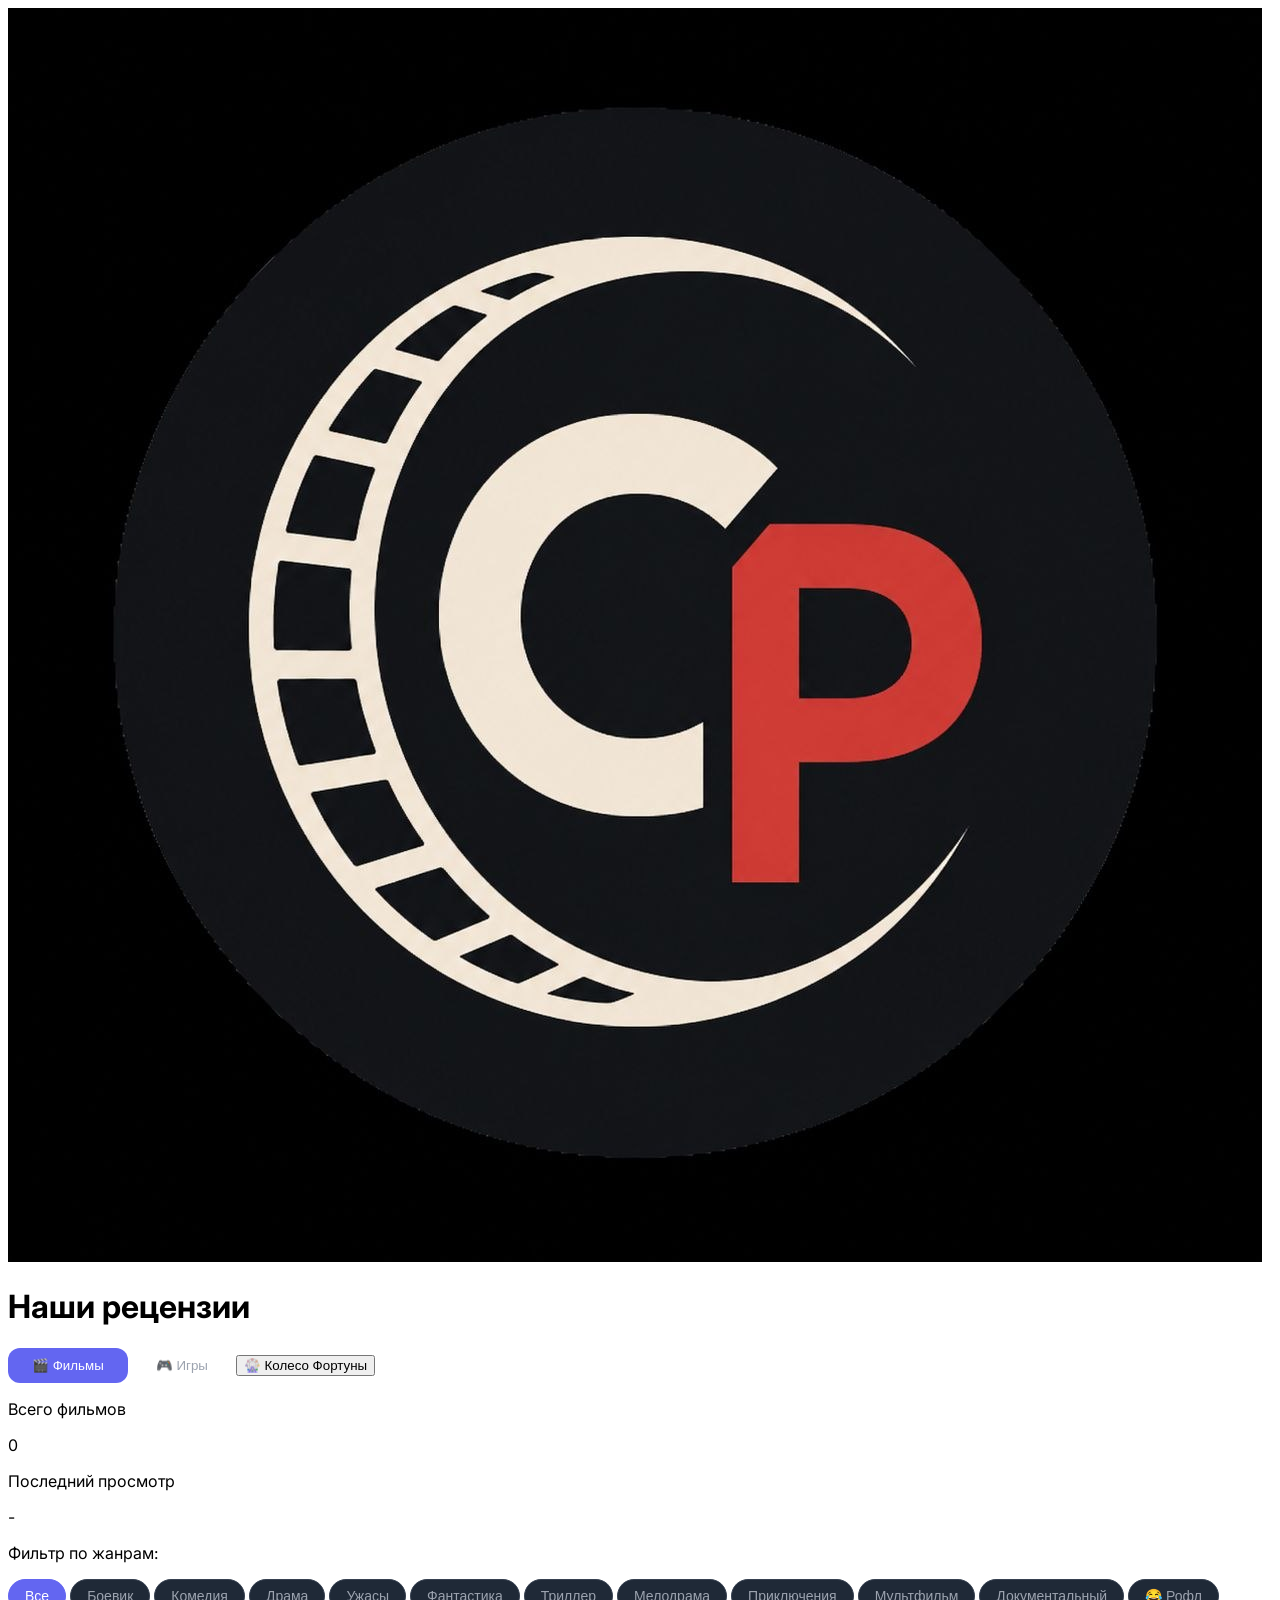
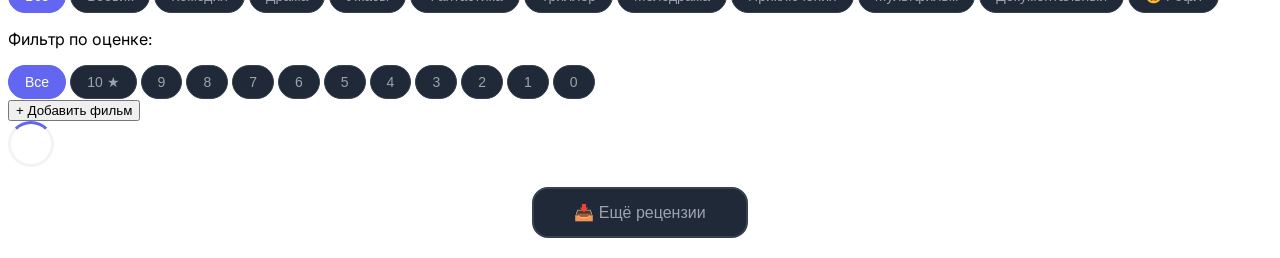
==== commit ea88077a: "Add files via upload" ====
--- a/index.html
+++ b/index.html
@@ -3,7 +3,10 @@
 <head>
     <meta charset="UTF-8">
     <meta name="viewport" content="width=device-width, initial-scale=1.0">
-    <title>🎬 Наши рецензии</title>
+    <title>Наши рецензии</title>
+    <link rel="icon" type="image/x-icon" href="favicon.ico">
+    <link rel="icon" type="image/png" sizes="32x32" href="favicon-32.png">
+    <link rel="apple-touch-icon" sizes="180x180" href="favicon-180.png">
     <script src="https://cdn.tailwindcss.com"></script>
     <link href="https://fonts.googleapis.com/css2?family=Inter:wght@300;400;500;600;700&display=swap" rel="stylesheet">
     <link rel="stylesheet" href="css/styles.css">
@@ -12,14 +15,14 @@
 
     <!-- Spinning 67 (Easter egg) -->
     <div class="spinning-67">
-        <span class="digit">6</span><span class="digit">7</span>
+        <span class="digit">4</span><span class="digit">2</span>
     </div>
 
     <!-- ==================== HEADER ==================== -->
     <header class="bg-gray-800 border-b border-gray-700 sticky top-0 z-40">
         <div class="max-w-6xl mx-auto px-4 py-4">
             <div class="flex items-center gap-3 mb-4">
-                <span class="text-3xl">🎬</span>
+                <img src="logo.png" alt="logo" class="w-10 h-10 rounded-full object-cover">
                 <h1 class="text-2xl font-bold bg-gradient-to-r from-indigo-400 to-purple-400 bg-clip-text text-transparent">
                     Наши рецензии
                 </h1>
@@ -537,8 +540,8 @@
     <!-- ==================== DRAFT BUBBLE ==================== -->
     <div id="draftBubble" class="draft-bubble">
         <span>📝</span>
-        <span id="draftLabel">Черновик</span>
-        <span class="draft-badge" id="draftBadge">!</span>
+        <span>Черновик</span>
+        <span class="draft-badge">!</span>
     </div>
 
     <!-- Entry point — ES module so Firebase imports work -->
